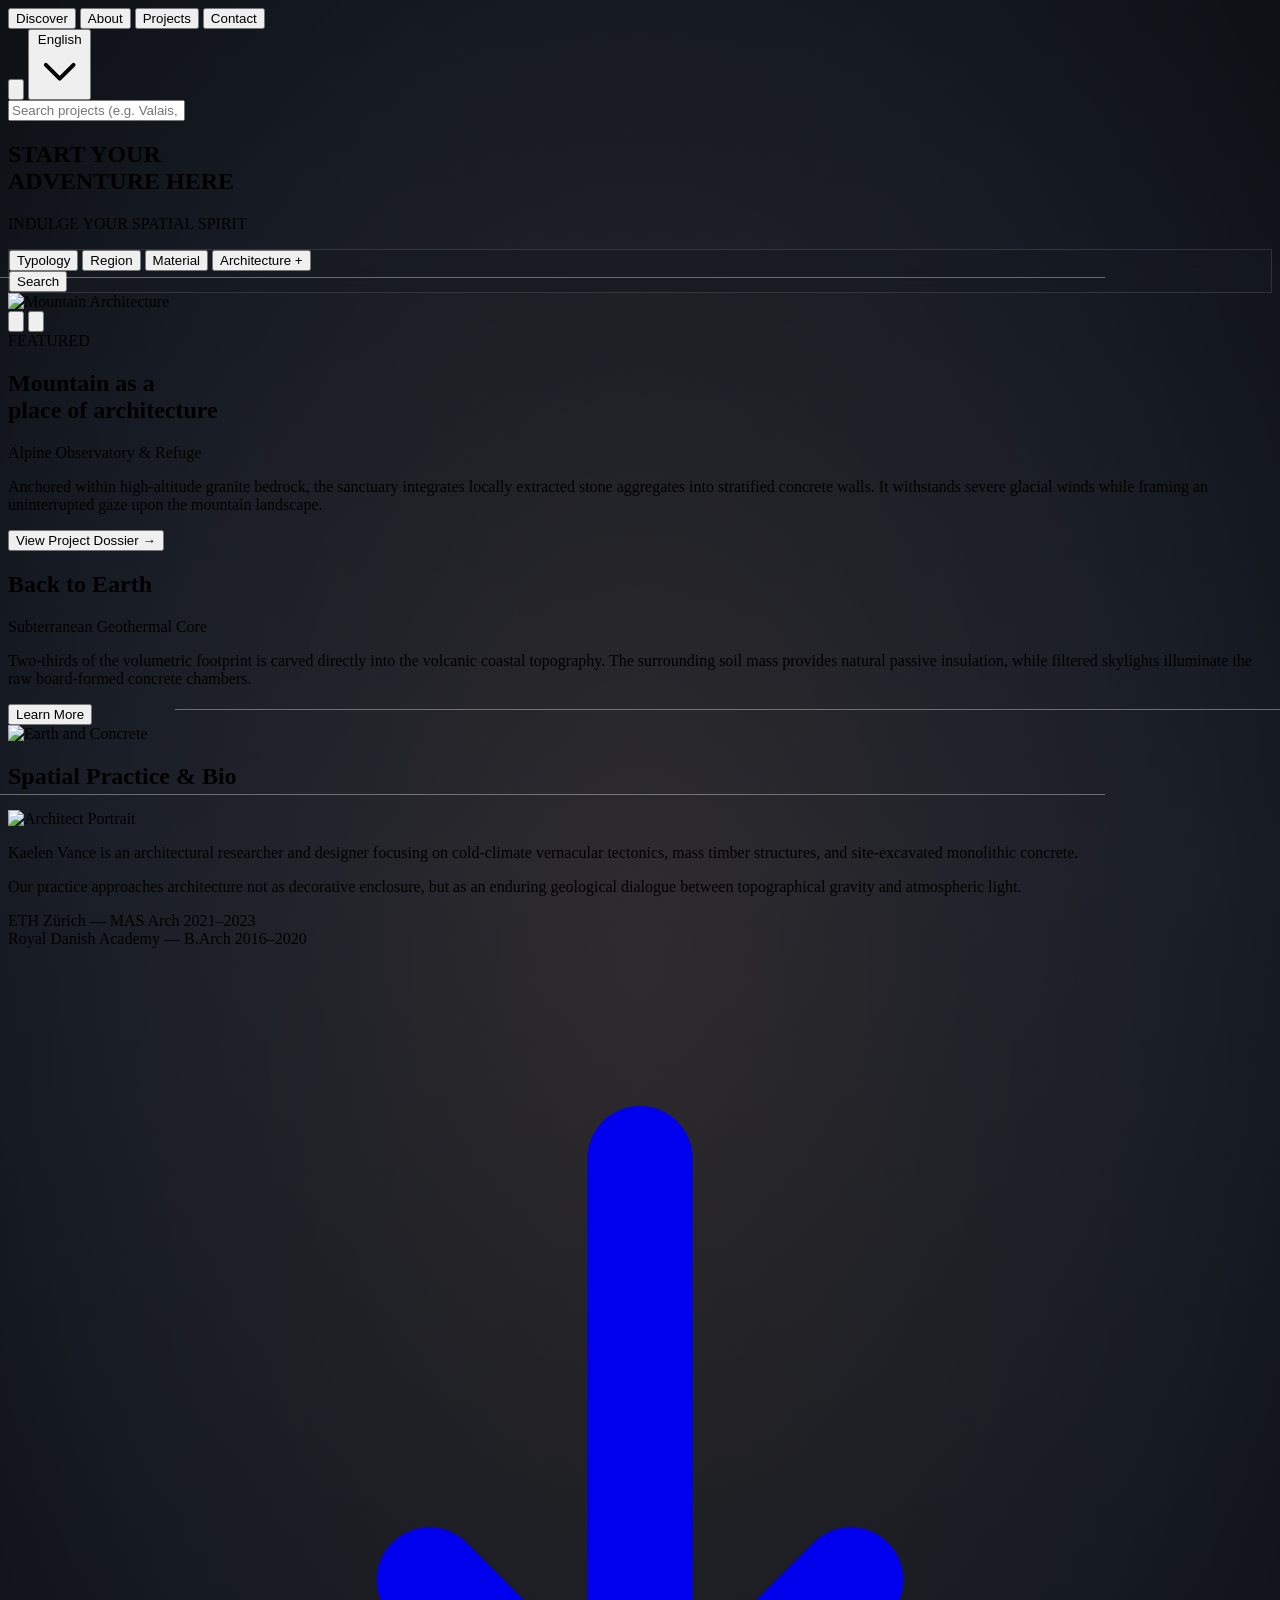
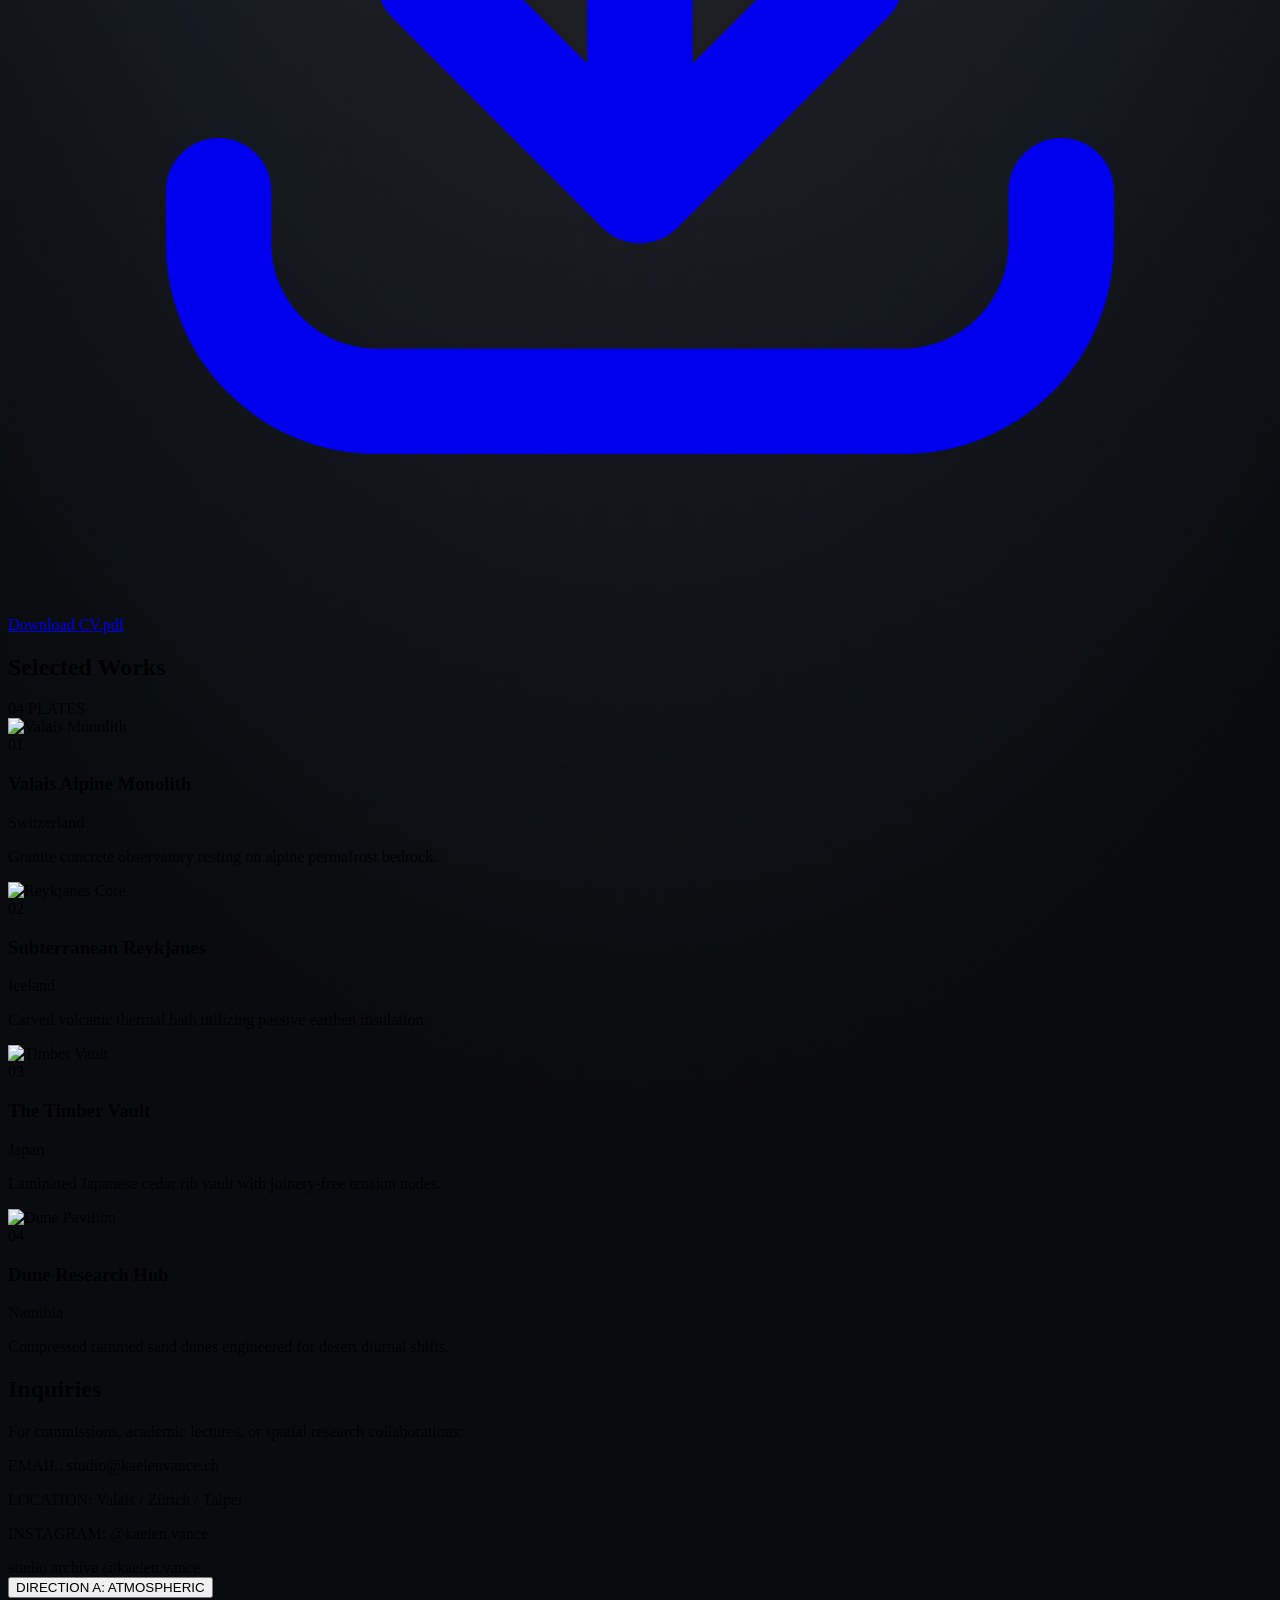
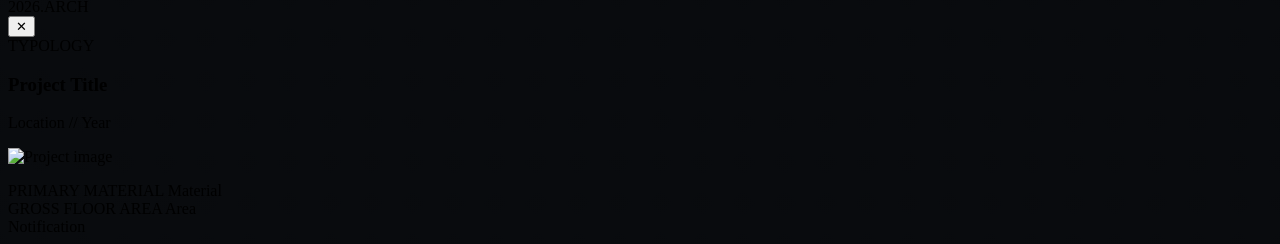
==== index.html @ d1b37b70 "init: add original architecture portfolio prototype" ====
<!DOCTYPE html>
<html lang="zh-Hant" class="scroll-smooth">
<head>
  <meta charset="UTF-8">
  <meta name="viewport" content="width=device-width, initial-scale=1.0">
  <title>Kaelen Vance — Architectural Practice</title>
  
  <!-- Tailwind CSS CDN -->
  <script src="https://cdn.tailwindcss.com"></script>
  
  <!-- Fonts: High-Contrast Editorial Serif & Refined Sans -->
  <link rel="preconnect" href="https://fonts.googleapis.com">
  <link rel="preconnect" href="https://fonts.gstatic.com" crossorigin>
  <link href="https://fonts.googleapis.com/css2?family=Cormorant+Garamond:ital,wght@0,300;0,400;0,600;1,300;1,400&family=Plus+Jakarta+Sans:wght@300;400;500&family=Noto+Serif+TC:wght@300;400;600&family=Noto+Sans+TC:wght@300;400;500&display=swap" rel="stylesheet">
  
  <script>
    tailwind.config = {
      theme: {
        extend: {
          colors: {
            'canvas-black': '#090B0E',
            'accent-orange': '#F4A261',
          },
          fontFamily: {
            serif: ['"Cormorant Garamond"', '"Noto Serif TC"', 'serif'],
            sans: ['"Plus Jakarta Sans"', '"Noto Sans TC"', 'sans-serif'],
          }
        }
      }
    }
  </script>

  <style>
    /* Atmospheric misty dusk backdrop matching reference */
    .hero-sky-bg {
      background: 
        radial-gradient(ellipse 90% 60% at 50% 28%, rgba(138, 110, 96, 0.22) 0%, rgba(30, 36, 45, 0.45) 50%, rgba(9, 11, 14, 0.98) 85%),
        linear-gradient(180deg, #0d1117 0%, #151922 25%, #090b0e 65%);
    }

    /* Minimalist blueprint alternate background */
    .blueprint-mode {
      background: #090B0E !important;
      background-image: 
        linear-gradient(rgba(244, 162, 97, 0.05) 1px, transparent 1px),
        linear-gradient(90deg, rgba(244, 162, 97, 0.05) 1px, transparent 1px) !important;
      background-size: 40px 40px !important;
    }

    /* Reference Card Framed Offset Wireframe (Thin elegant white wireframe) */
    .frame-box-left {
      position: relative;
    }
    .frame-box-left::before {
      content: '';
      position: absolute;
      top: -16px;
      left: -16px;
      width: 88%;
      height: 88%;
      border-top: 1px solid rgba(255, 255, 255, 0.35);
      border-left: 1px solid rgba(255, 255, 255, 0.35);
      pointer-events: none;
      z-index: 0;
      transition: all 0.35s ease;
    }
    .frame-box-left:hover::before {
      border-color: #F4A261;
      transform: translate(-3px, -3px);
    }

    .frame-box-right {
      position: relative;
    }
    .frame-box-right::before {
      content: '';
      position: absolute;
      top: -16px;
      right: -16px;
      width: 88%;
      height: 88%;
      border-top: 1px solid rgba(255, 255, 255, 0.35);
      border-right: 1px solid rgba(255, 255, 255, 0.35);
      pointer-events: none;
      z-index: 0;
      transition: all 0.35s ease;
    }
    .frame-box-right:hover::before {
      border-color: #F4A261;
      transform: translate(3px, -3px);
    }

    /* Frosted glass bar with delicate border */
    .frosted-pill-bar {
      background: rgba(22, 27, 34, 0.55);
      backdrop-filter: blur(14px);
      -webkit-backdrop-filter: blur(14px);
      border: 1px solid rgba(255, 255, 255, 0.12);
    }

    /* Smooth transition */
    .fade-content {
      animation: fadeIn 0.4s ease-out forwards;
    }
    @keyframes fadeIn {
      from { opacity: 0; transform: translateY(6px); }
      to { opacity: 1; transform: translateY(0); }
    }
  </style>
</head>
<body id="page-body" class="bg-canvas-black hero-sky-bg text-slate-100 min-h-screen font-sans selection:bg-accent-orange selection:text-canvas-black transition-colors duration-500">

  <!-- ========================================================================= -->
  <!-- 1. TOP MINIMALIST NAVIGATION (Matches reference clean layout)             -->
  <!-- ========================================================================= -->
  <header class="w-full max-w-5xl mx-auto px-6 sm:px-10 pt-8 pb-4 flex items-center justify-between text-xs tracking-wider relative z-30">
    <nav class="flex items-center gap-6 sm:gap-10 text-white/70 font-light">
      <button onclick="switchTab('discover')" id="nav-discover" class="text-white transition-colors hover:text-white" data-i18n="nav_discover">Discover</button>
      <button onclick="switchTab('about')" id="nav-about" class="hover:text-white transition-colors text-white/60" data-i18n="nav_about">About</button>
      <button onclick="switchTab('projects')" id="nav-projects" class="hover:text-white transition-colors text-white/60" data-i18n="nav_projects">Projects</button>
      <button onclick="switchTab('contact')" id="nav-contact" class="hover:text-white transition-colors text-white/60" data-i18n="nav_contact">Contact</button>
    </nav>

    <!-- Search icon & Language Switcher -->
    <div class="flex items-center gap-5 text-white/70">
      <button onclick="toggleSearch()" class="hover:text-white transition-colors p-1" title="Search">
        <svg class="w-3.5 h-3.5" fill="none" stroke="currentColor" viewBox="0 0 24 24"><path stroke-linecap="round" stroke-linejoin="round" stroke-width="1.8" d="M21 21l-6-6m2-5a7 7 0 11-14 0 7 7 0 0114 0z"/></svg>
      </button>

      <!-- Language selector styled as reference dropdown -->
      <button onclick="toggleLanguage()" class="flex items-center gap-1.5 text-xs tracking-normal font-normal text-white hover:text-accent-orange transition-colors">
        <span id="lang-label">English</span>
        <svg class="w-2.5 h-2.5 opacity-60" fill="none" stroke="currentColor" viewBox="0 0 24 24"><path stroke-linecap="round" stroke-linejoin="round" stroke-width="2" d="M19 9l-7 7-7-7"/></svg>
      </button>
    </div>
  </header>

  <!-- Quick Filter/Search Drawer (Optional & Hidden by default) -->
  <div id="quick-search-bar" class="hidden max-w-5xl mx-auto px-6 sm:px-10 mb-4 transition-all">
    <input type="text" id="quick-input" oninput="liveFilter(this.value)" placeholder="Search projects (e.g. Valais, Alpine, Timber, Concrete)..." class="w-full bg-black/40 border border-white/20 text-xs px-4 py-2.5 text-white placeholder-white/40 rounded focus:outline-none focus:border-accent-orange font-mono">
  </div>

  <!-- ========================================================================= -->
  <!-- 2. MAIN EDITORIAL CONTENT CONTAINER                                       -->
  <!-- ========================================================================= -->
  <main class="max-w-4xl mx-auto px-6 sm:px-8 pt-10 pb-24 space-y-24 sm:space-y-32 relative z-10">

    <!-- TAB 1: DISCOVER / MAIN PAGE (Reference Homage) -->
    <section id="tab-discover" class="space-y-20 sm:space-y-28 fade-content">

      <!-- HERO: Editorial Asymmetric Typography -->
      <div class="pt-6 sm:pt-14 pb-2 text-center space-y-4">
        <h1 id="hero-heading" class="font-serif text-4xl sm:text-6xl md:text-7xl font-normal text-white tracking-wide leading-tight">
          START YOUR <br>
          <span class="italic font-light">ADVENTURE</span> HERE
        </h1>
        <p id="hero-subheading" class="text-xs tracking-[0.28em] uppercase text-white/60 font-light pt-1">
          INDULGE YOUR SPATIAL SPIRIT
        </p>
      </div>

      <!-- FLOATING CAPSULE BAR (Directly inspired by reference pill) -->
      <div class="flex justify-center -mt-6">
        <div class="frosted-pill-bar rounded-md p-1.5 sm:p-2 flex flex-wrap items-center justify-between gap-3 text-xs w-full max-w-2xl shadow-xl">
          <div class="flex items-center justify-around flex-grow divide-x divide-white/10 text-white/80 px-2 py-1 text-[11px] sm:text-xs">
            <button onclick="filterType('All')" class="px-2 hover:text-accent-orange transition-colors" data-i18n="filter_typology">Typology</button>
            <button onclick="filterType('Alpine')" class="px-2 hover:text-accent-orange transition-colors" data-i18n="filter_region">Region</button>
            <button onclick="filterType('Concrete')" class="px-2 hover:text-accent-orange transition-colors" data-i18n="filter_material">Material</button>
            <button onclick="filterType('All')" class="px-2 text-accent-orange flex items-center gap-1 font-medium">
              <span data-i18n="filter_more">Architecture</span>
              <span class="text-xs">+</span>
            </button>
          </div>
          <button onclick="switchTab('projects')" class="bg-white text-canvas-black hover:bg-accent-orange hover:text-white transition-all text-xs font-medium px-5 py-2 rounded shadow-sm shrink-0" data-i18n="btn_search">
            Search
          </button>
        </div>
      </div>

      <!-- =================================================================== -->
      <!-- FEATURED BLOCK 01 (Left Framed Image + Right Editorial Text)        -->
      <!-- =================================================================== -->
      <div class="grid grid-cols-1 md:grid-cols-12 gap-8 sm:gap-12 items-center pt-4">
        <!-- Left: Image with offset line frame -->
        <div class="md:col-span-5 flex flex-col items-center md:items-start">
          <div class="frame-box-left w-full max-w-xs cursor-pointer group" onclick="showProjectModal('project-01')">
            <div class="relative z-10 aspect-[4/5] overflow-hidden bg-black/60 rounded border border-white/15 shadow-2xl">
              <img 
                id="feat-img-1"
                src="https://images.unsplash.com/photo-1513694203232-719a280e022f?auto=format&fit=crop&w=1000&q=80" 
                alt="Mountain Architecture"
                class="w-full h-full object-cover grayscale contrast-110 group-hover:scale-105 group-hover:grayscale-0 transition-all duration-700 ease-out"
                loading="lazy"
              />
            </div>
          </div>

          <!-- Carousel Controls matching reference (Dots + Arrows) -->
          <div class="flex items-center gap-4 mt-6">
            <div class="flex items-center gap-1.5">
              <span class="w-1.5 h-1.5 rounded-full bg-accent-orange"></span>
              <span class="w-1.5 h-1.5 rounded-full bg-white/30"></span>
              <span class="w-1.5 h-1.5 rounded-full bg-white/30"></span>
            </div>
            <div class="flex items-center gap-2 ml-3">
              <button onclick="prevFeatured()" class="w-7 h-7 rounded-full border border-white/25 hover:border-accent-orange flex items-center justify-center text-white/70 hover:text-white transition-colors">
                <svg class="w-3 h-3" fill="none" stroke="currentColor" viewBox="0 0 24 24"><path stroke-linecap="round" stroke-linejoin="round" stroke-width="2" d="M15 19l-7-7 7-7"/></svg>
              </button>
              <button onclick="nextFeatured()" class="w-7 h-7 rounded-full border border-white/25 hover:border-accent-orange flex items-center justify-center text-white/70 hover:text-white transition-colors">
                <svg class="w-3 h-3" fill="none" stroke="currentColor" viewBox="0 0 24 24"><path stroke-linecap="round" stroke-linejoin="round" stroke-width="2" d="M9 5l7 7-7 7"/></svg>
              </button>
            </div>
          </div>
        </div>

        <!-- Right: Text column -->
        <div class="md:col-span-7 space-y-4">
          <div class="inline-block border border-white/25 px-2.5 py-0.5 text-[10px] tracking-widest text-white/80 uppercase font-mono" data-i18n="badge_featured">
            FEATURED
          </div>

          <h2 id="feat-title-1" class="font-serif text-3xl sm:text-5xl text-white font-normal leading-[1.12]">
            Mountain as a <br>
            <span class="italic font-light">place of architecture</span>
          </h2>

          <div class="pt-2 space-y-3">
            <div class="flex items-center gap-4">
              <p id="feat-subtitle-1" class="text-xs tracking-wider text-accent-orange uppercase font-medium">
                Alpine Observatory & Refuge
              </p>
              <div class="h-[1px] flex-grow bg-white/15"></div>
            </div>

            <p id="feat-desc-1" class="text-xs sm:text-sm text-white/70 font-light leading-relaxed">
              Anchored within high-altitude granite bedrock, the sanctuary integrates locally extracted stone aggregates into stratified concrete walls. It withstands severe glacial winds while framing an uninterrupted gaze upon the mountain landscape.
            </p>
          </div>

          <div class="pt-2">
            <button onclick="showProjectModal('project-01')" class="text-xs text-white/80 hover:text-accent-orange tracking-wider uppercase underline underline-offset-4 transition-colors" data-i18n="btn_view_project">
              View Project Dossier →
            </button>
          </div>
        </div>
      </div>

      <!-- =================================================================== -->
      <!-- FEATURED BLOCK 02 (Left Text + Right Framed Image - Inverted)       -->
      <!-- =================================================================== -->
      <div class="grid grid-cols-1 md:grid-cols-12 gap-8 sm:gap-12 items-center pt-8">
        <!-- Left: Text column -->
        <div class="md:col-span-7 order-2 md:order-1 space-y-4">
          <h2 id="feat-title-2" class="font-serif text-3xl sm:text-5xl text-white font-normal leading-[1.12]">
            Back to <span class="italic font-light">Earth</span>
          </h2>

          <div class="pt-2 space-y-3">
            <div class="flex items-center gap-4">
              <p id="feat-subtitle-2" class="text-xs tracking-wider text-accent-orange uppercase font-medium">
                Subterranean Geothermal Core
              </p>
              <div class="h-[1px] flex-grow bg-white/15"></div>
            </div>

            <p id="feat-desc-2" class="text-xs sm:text-sm text-white/70 font-light leading-relaxed">
              Two-thirds of the volumetric footprint is carved directly into the volcanic coastal topography. The surrounding soil mass provides natural passive insulation, while filtered skylights illuminate the raw board-formed concrete chambers.
            </p>
          </div>

          <div class="pt-3">
            <button onclick="showProjectModal('project-02')" class="bg-white text-canvas-black hover:bg-accent-orange hover:text-white transition-all text-xs tracking-wider uppercase px-6 py-2.5 rounded font-medium" data-i18n="btn_learn_more">
              Learn More
            </button>
          </div>
        </div>

        <!-- Right: Image with right-offset frame -->
        <div class="md:col-span-5 order-1 md:order-2 flex justify-center md:justify-end">
          <div class="frame-box-right w-full max-w-xs cursor-pointer group" onclick="showProjectModal('project-02')">
            <div class="relative z-10 aspect-[4/5] overflow-hidden bg-black/60 rounded border border-white/15 shadow-2xl">
              <img 
                id="feat-img-2"
                src="https://images.unsplash.com/photo-1545324418-cc1a3fa10c00?auto=format&fit=crop&w=1000&q=80" 
                alt="Earth and Concrete"
                class="w-full h-full object-cover grayscale contrast-110 group-hover:scale-105 group-hover:grayscale-0 transition-all duration-700 ease-out"
                loading="lazy"
              />
            </div>
          </div>
        </div>
      </div>

    </section>

    <!-- TAB 2: ABOUT (Simplified Bio & CV download) -->
    <section id="tab-about" class="hidden space-y-12 fade-content">
      <div class="border-b border-white/15 pb-4">
        <h2 class="font-serif text-3xl sm:text-5xl text-white font-normal" data-i18n="about_heading">Spatial Practice & Bio</h2>
      </div>

      <div class="grid grid-cols-1 md:grid-cols-12 gap-8 items-start">
        <div class="md:col-span-5">
          <div class="frame-box-left w-full max-w-xs">
            <div class="relative z-10 aspect-[3/4] overflow-hidden bg-black/60 rounded border border-white/15">
              <img src="https://images.unsplash.com/photo-1534528741775-53994a69daeb?auto=format&fit=crop&w=800&q=80" alt="Architect Portrait" class="w-full h-full object-cover grayscale contrast-115">
            </div>
          </div>
        </div>
        <div class="md:col-span-7 space-y-6">
          <p id="about-text-1" class="text-sm text-white/80 font-light leading-relaxed">
            Kaelen Vance is an architectural researcher and designer focusing on cold-climate vernacular tectonics, mass timber structures, and site-excavated monolithic concrete.
          </p>
          <p id="about-text-2" class="text-sm text-white/70 font-light leading-relaxed">
            Our practice approaches architecture not as decorative enclosure, but as an enduring geological dialogue between topographical gravity and atmospheric light.
          </p>

          <div class="pt-4 border-t border-white/10 space-y-3 font-mono text-xs text-white/70">
            <div class="flex justify-between">
              <span>ETH Zürich — MAS Arch</span>
              <span class="text-accent-orange">2021–2023</span>
            </div>
            <div class="flex justify-between">
              <span>Royal Danish Academy — B.Arch</span>
              <span class="text-accent-orange">2016–2020</span>
            </div>
          </div>

          <div class="pt-4">
            <a href="javascript:void(0)" onclick="notify('Downloading CV: assets/documents/CV.pdf')" class="inline-flex items-center gap-2 border border-white/30 text-white hover:border-accent-orange hover:text-accent-orange px-5 py-2.5 rounded text-xs tracking-wider uppercase transition-all">
              <svg class="w-3.5 h-3.5" fill="none" stroke="currentColor" viewBox="0 0 24 24"><path stroke-linecap="round" stroke-linejoin="round" stroke-width="2" d="M4 16v1a3 3 0 003 3h10a3 3 0 003-3v-1m-4-4l-4 4m0 0l-4-4m4 4V4"/></svg>
              <span data-i18n="btn_cv">Download CV.pdf</span>
            </a>
          </div>
        </div>
      </div>
    </section>

    <!-- TAB 3: PROJECTS (Clean Gallery Matrix) -->
    <section id="tab-projects" class="hidden space-y-10 fade-content">
      <div class="border-b border-white/15 pb-4 flex justify-between items-baseline">
        <h2 class="font-serif text-3xl sm:text-5xl text-white font-normal" data-i18n="projects_heading">Selected Works</h2>
        <span class="text-xs text-white/40 font-mono">04 PLATES</span>
      </div>

      <div class="grid grid-cols-1 sm:grid-cols-2 gap-8" id="projects-grid">
        <!-- Project 01 -->
        <article onclick="showProjectModal('project-01')" class="group cursor-pointer space-y-3">
          <div class="aspect-[16/10] overflow-hidden bg-black/60 rounded border border-white/15 relative">
            <img src="https://images.unsplash.com/photo-1513694203232-719a280e022f?auto=format&fit=crop&w=1000&q=80" alt="Valais Monolith" class="w-full h-full object-cover grayscale group-hover:grayscale-0 group-hover:scale-105 transition-all duration-500">
            <div class="absolute top-2.5 right-2.5 text-[10px] font-mono bg-black/80 px-2 py-0.5 text-accent-orange border border-white/10">01</div>
          </div>
          <div class="flex justify-between items-baseline">
            <h3 class="font-serif text-2xl text-white group-hover:text-accent-orange transition-colors">Valais Alpine Monolith</h3>
            <span class="text-xs text-white/40">Switzerland</span>
          </div>
          <p class="text-xs text-white/60 font-light">Granite concrete observatory resting on alpine permafrost bedrock.</p>
        </article>

        <!-- Project 02 -->
        <article onclick="showProjectModal('project-02')" class="group cursor-pointer space-y-3">
          <div class="aspect-[16/10] overflow-hidden bg-black/60 rounded border border-white/15 relative">
            <img src="https://images.unsplash.com/photo-1545324418-cc1a3fa10c00?auto=format&fit=crop&w=1000&q=80" alt="Reykjanes Core" class="w-full h-full object-cover grayscale group-hover:grayscale-0 group-hover:scale-105 transition-all duration-500">
            <div class="absolute top-2.5 right-2.5 text-[10px] font-mono bg-black/80 px-2 py-0.5 text-accent-orange border border-white/10">02</div>
          </div>
          <div class="flex justify-between items-baseline">
            <h3 class="font-serif text-2xl text-white group-hover:text-accent-orange transition-colors">Subterranean Reykjanes</h3>
            <span class="text-xs text-white/40">Iceland</span>
          </div>
          <p class="text-xs text-white/60 font-light">Carved volcanic thermal bath utilizing passive earthen insulation.</p>
        </article>

        <!-- Project 03 -->
        <article onclick="showProjectModal('project-03')" class="group cursor-pointer space-y-3">
          <div class="aspect-[16/10] overflow-hidden bg-black/60 rounded border border-white/15 relative">
            <img src="https://images.unsplash.com/photo-1503387762-592deb58ef4e?auto=format&fit=crop&w=1000&q=80" alt="Timber Vault" class="w-full h-full object-cover grayscale group-hover:grayscale-0 group-hover:scale-105 transition-all duration-500">
            <div class="absolute top-2.5 right-2.5 text-[10px] font-mono bg-black/80 px-2 py-0.5 text-accent-orange border border-white/10">03</div>
          </div>
          <div class="flex justify-between items-baseline">
            <h3 class="font-serif text-2xl text-white group-hover:text-accent-orange transition-colors">The Timber Vault</h3>
            <span class="text-xs text-white/40">Japan</span>
          </div>
          <p class="text-xs text-white/60 font-light">Laminated Japanese cedar rib vault with joinery-free tension nodes.</p>
        </article>

        <!-- Project 04 -->
        <article onclick="showProjectModal('project-04')" class="group cursor-pointer space-y-3">
          <div class="aspect-[16/10] overflow-hidden bg-black/60 rounded border border-white/15 relative">
            <img src="https://images.unsplash.com/photo-1509316975850-ff9c5deb0cd9?auto=format&fit=crop&w=1000&q=80" alt="Dune Pavilion" class="w-full h-full object-cover grayscale group-hover:grayscale-0 group-hover:scale-105 transition-all duration-500">
            <div class="absolute top-2.5 right-2.5 text-[10px] font-mono bg-black/80 px-2 py-0.5 text-accent-orange border border-white/10">04</div>
          </div>
          <div class="flex justify-between items-baseline">
            <h3 class="font-serif text-2xl text-white group-hover:text-accent-orange transition-colors">Dune Research Hub</h3>
            <span class="text-xs text-white/40">Namibia</span>
          </div>
          <p class="text-xs text-white/60 font-light">Compressed rammed sand dunes engineered for desert diurnal shifts.</p>
        </article>
      </div>
    </section>

    <!-- TAB 4: CONTACT -->
    <section id="tab-contact" class="hidden space-y-8 fade-content max-w-lg">
      <div class="border-b border-white/15 pb-4">
        <h2 class="font-serif text-3xl sm:text-5xl text-white font-normal" data-i18n="contact_heading">Inquiries</h2>
      </div>
      <p class="text-xs sm:text-sm text-white/70 font-light">
        For commissions, academic lectures, or spatial research collaborations:
      </p>
      <div class="space-y-2 text-xs font-mono text-white/80">
        <p>EMAIL: studio@kaelenvance.ch</p>
        <p>LOCATION: Valais / Zürich / Taipei</p>
        <p>INSTAGRAM: @kaelen.vance</p>
      </div>
    </section>

  </main>

  <!-- ========================================================================= -->
  <!-- 3. MINIMALIST FOOTER (With Reference Bottom Capsule Bar)                  -->
  <!-- ========================================================================= -->
  <footer class="w-full max-w-5xl mx-auto px-6 sm:px-10 pb-12 pt-6 border-t border-white/10 flex flex-col sm:flex-row items-center justify-between gap-6 text-[11px] font-mono text-white/45">
    <div>
      <span>studio archive @kaelen.vance</span>
    </div>

    <!-- Center capsule button inspired directly by PART EDBAR in reference mockup -->
    <div>
      <button onclick="toggleDirectionStyle()" id="style-toggle-btn" class="px-6 py-1.5 rounded-full border border-white/30 text-white hover:bg-white hover:text-canvas-black transition-all text-[10px] tracking-widest uppercase font-medium">
        DIRECTION A: ATMOSPHERIC
      </button>
    </div>

    <div>
      <span class="text-accent-orange">2026.ARCH</span>
    </div>
  </footer>

  <!-- ========================================================================= -->
  <!-- 4. PROJECT DOSSIER MODAL (Simple, Elegant Popup for project-01..04)       -->
  <!-- ========================================================================= -->
  <div id="project-modal" class="fixed inset-0 z-50 bg-black/90 backdrop-blur-md hidden items-center justify-center p-4 sm:p-6">
    <div class="bg-[#111419] border border-white/20 w-full max-w-2xl rounded p-6 sm:p-8 space-y-6 relative max-h-[90vh] overflow-y-auto">
      <button onclick="closeProjectModal()" class="absolute top-5 right-5 text-white/40 hover:text-white text-sm font-mono">✕</button>
      
      <div>
        <span id="modal-category" class="text-accent-orange text-[10px] tracking-widest uppercase font-mono">TYPOLOGY</span>
        <h3 id="modal-title" class="font-serif text-3xl sm:text-4xl text-white mt-1">Project Title</h3>
        <p id="modal-location" class="text-xs text-white/50 font-mono">Location // Year</p>
      </div>

      <div class="aspect-[16/9] overflow-hidden rounded border border-white/10">
        <img id="modal-img" src="" alt="Project image" class="w-full h-full object-cover grayscale contrast-110">
      </div>

      <p id="modal-desc" class="text-xs sm:text-sm text-white/80 font-light leading-relaxed"></p>

      <div class="grid grid-cols-2 gap-4 border-t border-white/10 pt-4 font-mono text-xs">
        <div>
          <span class="text-white/40 block">PRIMARY MATERIAL</span>
          <span id="modal-mat" class="text-white">Material</span>
        </div>
        <div>
          <span class="text-white/40 block">GROSS FLOOR AREA</span>
          <span id="modal-area" class="text-white">Area</span>
        </div>
      </div>
    </div>
  </div>

  <!-- Toast Notification -->
  <div id="toast" class="fixed bottom-6 right-6 z-50 bg-[#161a20] border border-accent-orange text-white text-xs px-4 py-2 rounded shadow-2xl hidden items-center gap-2 font-mono">
    <span class="w-2 h-2 rounded-full bg-accent-orange"></span>
    <span id="toast-text">Notification</span>
  </div>

  <!-- ========================================================================= -->
  <!-- 5. JAVASCRIPT LOGIC                                                       -->
  <!-- ========================================================================= -->
  <script>
    // Dual Language Content Data
    const i18nData = {
      en: {
        lang_name: 'English',
        nav_discover: 'Discover',
        nav_about: 'About',
        nav_projects: 'Projects',
        nav_contact: 'Contact',
        hero_heading: `START YOUR <br><span class="italic font-light">ADVENTURE</span> HERE`,
        hero_subheading: 'INDULGE YOUR SPATIAL SPIRIT',
        filter_typology: 'Typology',
        filter_region: 'Region',
        filter_material: 'Material',
        filter_more: 'Architecture',
        btn_search: 'Search',
        badge_featured: 'FEATURED',
        feat_title_1: `Mountain as a <br><span class="italic font-light">place of architecture</span>`,
        feat_subtitle_1: 'Alpine Observatory & Refuge',
        feat_desc_1: 'Anchored within high-altitude granite bedrock, the sanctuary integrates locally extracted stone aggregates into stratified concrete walls. It withstands severe glacial winds while framing an uninterrupted gaze upon the mountain landscape.',
        btn_view_project: 'View Project Dossier →',
        feat_title_2: `Back to <span class="italic font-light">Earth</span>`,
        feat_subtitle_2: 'Subterranean Geothermal Core',
        feat_desc_2: 'Two-thirds of the volumetric footprint is carved directly into the volcanic coastal topography. The surrounding soil mass provides natural passive insulation, while filtered skylights illuminate the raw board-formed concrete chambers.',
        btn_learn_more: 'Learn More',
        about_heading: 'Spatial Practice & Bio',
        about_text_1: 'Kaelen Vance is an architectural researcher and designer focusing on cold-climate vernacular tectonics, mass timber structures, and site-excavated monolithic concrete.',
        about_text_2: 'Our practice approaches architecture not as decorative enclosure, but as an enduring geological dialogue between topographical gravity and atmospheric light.',
        btn_cv: 'Download CV.pdf',
        projects_heading: 'Selected Works',
        contact_heading: 'Inquiries'
      },
      tc: {
        lang_name: '繁體中文',
        nav_discover: '探索發現',
        nav_about: '關於本所',
        nav_projects: '作品集',
        nav_contact: '聯絡諮詢',
        hero_heading: `構築始於 <br><span class="italic font-light">大地與光影</span> 之間`,
        hero_subheading: '沉浸於純粹空間詩意',
        filter_typology: '建築類型',
        filter_region: '地理區位',
        filter_material: '構造材質',
        filter_more: '建築語彙',
        btn_search: '搜尋檔案',
        badge_featured: '精選代表作',
        feat_title_1: `山嶽作為 <br><span class="italic font-light">建築的棲息之所</span>`,
        feat_subtitle_1: '高山冰川觀測所與靜修庇護所',
        feat_desc_1: '直接扎根於高海拔花崗岩基岩之上，本案取用在地開鑿石屑骨料澆注出地層紋理。結構體能抵禦嚴寒暴風雪，同時向壯闊的冰川山嶺框出一道靜謐凝望。',
        btn_view_project: '閱讀案卷圖面 →',
        feat_title_2: `回歸 <span class="italic font-light">大地深處</span>`,
        feat_subtitle_2: '地下溫泉地熱核心與蓄水室',
        feat_desc_2: '將整體量體之三分之二沒入臨海火山地形中，厚重的覆土提供全年度天然被動式保溫。天光自上方頂窗傾瀉而下，映照出木紋清水混凝土的質樸肌理。',
        btn_learn_more: '深入探索',
        about_heading: '建築實踐與歷程',
        about_text_1: 'Kaelen Vance 專注於極端氣候構造、重型木構建築以及在地採石清水混凝土實體之空間研究。',
        about_text_2: '我們視建築為一場地質重力與天候光線的恆久對話，而非表層的裝飾性外殼。',
        btn_cv: '下載完整履歷 (CV.pdf)',
        projects_heading: '精選代表作',
        contact_heading: '專案委託與合作'
      }
    };

    // Project Details Database
    const projectsData = {
      'project-01': {
        title: { en: 'Valais Alpine Monolith', tc: '瓦萊高山石構觀測台' },
        category: { en: 'ALPINE MONOLITH', tc: '高山巨石觀測所' },
        location: { en: 'Valais, Switzerland // 2024', tc: '瑞士瓦萊州 // 2024' },
        material: { en: 'In-situ Granite Aggregate Concrete', tc: '現地花崗岩骨料混凝土' },
        area: '420 m²',
        img: 'https://images.unsplash.com/photo-1513694203232-719a280e022f?auto=format&fit=crop&w=1200&q=80',
        desc: {
          en: 'Anchored directly into high-altitude granite bedrock, this sanctuary uses stratified aggregate layers to withstand sub-zero winds while providing acoustic silence.',
          tc: '直接扎根於高海拔花崗岩基岩之上，本案使用基地就地開採之骨料分層澆灌，抵禦零下強勁風暴並營造靜謐的沈思音場。'
        }
      },
      'project-02': {
        title: { en: 'Subterranean Reykjanes', tc: '雷克雅內斯地下核心' },
        category: { en: 'GEOTHERMAL CORE', tc: '火山地熱核心浴場' },
        location: { en: 'Reykjanes, Iceland // 2024', tc: '冰島雷克雅內斯 // 2024' },
        material: { en: 'Basalt Slag Concrete & Soil Mass', tc: '玄武岩爐渣混凝土與天然覆土' },
        area: '680 m²',
        img: 'https://images.unsplash.com/photo-1545324418-cc1a3fa10c00?auto=format&fit=crop&w=1200&q=80',
        desc: {
          en: 'Carved two-thirds into the Icelandic coastal hillside, thermal soil mass guarantees passive climate control year-round with open rainwater skylights.',
          tc: '將三分之二建築量體沒入冰島臨海山丘，覆土蓄熱實現全年度恆溫，天窗引入自然雨水與幽微天光。'
        }
      },
      'project-03': {
        title: { en: 'The Timber Vault', tc: '京都木造幾何穹頂' },
        category: { en: 'PARAMETRIC TIMBER', tc: '參數化木構拱頂' },
        location: { en: 'Kyoto, Japan // 2023', tc: '日本京都 // 2023' },
        material: { en: 'Laminated Cryptomeria Cedar', tc: '北山杉木集成材' },
        area: '310 m²',
        img: 'https://images.unsplash.com/photo-1503387762-592deb58ef4e?auto=format&fit=crop&w=1200&q=80',
        desc: {
          en: 'Developed with master joiners in Kansai, this double-curved lattice dome eliminates steel tension rods through interlocking compression joints.',
          tc: '與關西傳統大工合作，以純卡榫互鎖受壓節點消除外露鋼拉桿，構成連續雙曲面木網格。'
        }
      },
      'project-04': {
        title: { en: 'Dune Research Hub', tc: '納米比亞沙丘前哨' },
        category: { en: 'RAMMED EARTH', tc: '流體力學夯土研究站' },
        location: { en: 'Sossusvlei, Namibia // 2023', tc: '納米比亞索蘇斯弗雷 // 2023' },
        material: { en: 'Stabilized Rammed Desert Sand', tc: '就地固化生土夯砂' },
        area: '560 m²',
        img: 'https://images.unsplash.com/photo-1509316975850-ff9c5deb0cd9?auto=format&fit=crop&w=1200&q=80',
        desc: {
          en: 'Engineered with aerodynamic aerofoils to deflect abrasive desert winds while subterranean ducts pre-cool incoming air by 14°C.',
          tc: '以翼型流線曲面導引風沙，地底被動式通風管線可在極端沙漠日溫下預冷空氣達 14°C。'
        }
      }
    };

    let currentLang = 'en';
    let currentStyle = 'A'; // 'A' = Atmospheric, 'B' = Blueprint Grid

    // Language Toggle
    function toggleLanguage() {
      currentLang = currentLang === 'en' ? 'tc' : 'en';
      applyLanguage();
      notify(currentLang === 'en' ? 'Language switched to English' : '已切換為繁體中文');
    }

    function applyLanguage() {
      const data = i18nData[currentLang];
      document.getElementById('lang-label').textContent = data.lang_name;
      
      // Update texts
      document.getElementById('nav-discover').textContent = data.nav_discover;
      document.getElementById('nav-about').textContent = data.nav_about;
      document.getElementById('nav-projects').textContent = data.nav_projects;
      document.getElementById('nav-contact').textContent = data.nav_contact;

      document.getElementById('hero-heading').innerHTML = data.hero_heading;
      document.getElementById('hero-subheading').textContent = data.hero_subheading;

      document.getElementById('feat-title-1').innerHTML = data.feat_title_1;
      document.getElementById('feat-subtitle-1').textContent = data.feat_subtitle_1;
      document.getElementById('feat-desc-1').textContent = data.feat_desc_1;

      document.getElementById('feat-title-2').innerHTML = data.feat_title_2;
      document.getElementById('feat-subtitle-2').textContent = data.feat_subtitle_2;
      document.getElementById('feat-desc-2').textContent = data.feat_desc_2;

      document.getElementById('about-text-1').textContent = data.about_text_1;
      document.getElementById('about-text-2').textContent = data.about_text_2;

      document.querySelectorAll('[data-i18n]').forEach(el => {
        const key = el.getAttribute('data-i18n');
        if (data[key]) el.textContent = data[key];
      });
    }

    // Tab Navigation
    function switchTab(tabId) {
      const tabs = ['discover', 'about', 'projects', 'contact'];
      tabs.forEach(t => {
        const el = document.getElementById(`tab-${t}`);
        const nav = document.getElementById(`nav-${t}`);
        if (t === tabId) {
          el.classList.remove('hidden');
          nav.classList.add('text-white');
          nav.classList.remove('text-white/60');
        } else {
          el.classList.add('hidden');
          nav.classList.remove('text-white');
          nav.classList.add('text-white/60');
        }
      });
      window.scrollTo({ top: 0, behavior: 'smooth' });
    }

    // Toggle Alternative Direction Style (Direction A vs Direction B)
    function toggleDirectionStyle() {
      const body = document.getElementById('page-body');
      const btn = document.getElementById('style-toggle-btn');
      if (currentStyle === 'A') {
        currentStyle = 'B';
        body.classList.remove('hero-sky-bg');
        body.classList.add('blueprint-mode');
        btn.textContent = 'DIRECTION B: TECTONIC GRID';
        btn.classList.add('border-accent-orange', 'text-accent-orange');
        notify(currentLang === 'en' ? 'Style: Direction B (Tectonic Blueprint)' : '樣式：方案 B（構造藍圖網格）');
      } else {
        currentStyle = 'A';
        body.classList.add('hero-sky-bg');
        body.classList.remove('blueprint-mode');
        btn.textContent = 'DIRECTION A: ATMOSPHERIC';
        btn.classList.remove('border-accent-orange', 'text-accent-orange');
        notify(currentLang === 'en' ? 'Style: Direction A (Atmospheric Glow)' : '樣式：方案 A（氛圍昏黃光影）');
      }
    }

    // Featured block image carousel simulation
    let currentFeatIdx = 1;
    function nextFeatured() {
      currentFeatIdx = currentFeatIdx === 1 ? 3 : 1;
      const key = `project-0${currentFeatIdx}`;
      showProjectModal(key);
    }
    function prevFeatured() {
      currentFeatIdx = currentFeatIdx === 1 ? 4 : 1;
      const key = `project-0${currentFeatIdx}`;
      showProjectModal(key);
    }

    // Project Modal
    function showProjectModal(projKey) {
      const p = projectsData[projKey] || projectsData['project-01'];
      document.getElementById('modal-title').textContent = p.title[currentLang];
      document.getElementById('modal-category').textContent = p.category[currentLang];
      document.getElementById('modal-location').textContent = p.location[currentLang];
      document.getElementById('modal-desc').textContent = p.desc[currentLang];
      document.getElementById('modal-mat').textContent = p.material[currentLang];
      document.getElementById('modal-area').textContent = p.area;
      document.getElementById('modal-img').src = p.img;

      const modal = document.getElementById('project-modal');
      modal.classList.remove('hidden');
      modal.classList.add('flex');
    }

    function closeProjectModal() {
      const modal = document.getElementById('project-modal');
      modal.classList.add('hidden');
      modal.classList.remove('flex');
    }

    // Filter simulation
    function filterType(cat) {
      switchTab('projects');
      notify(currentLang === 'en' ? `Filtered by: ${cat}` : `已篩選條件：${cat}`);
    }

    function toggleSearch() {
      const bar = document.getElementById('quick-search-bar');
      bar.classList.toggle('hidden');
      if (!bar.classList.contains('hidden')) {
        document.getElementById('quick-input').focus();
      }
    }

    function liveFilter(val) {
      const q = val.toLowerCase();
      document.querySelectorAll('#projects-grid article').forEach(card => {
        const text = card.textContent.toLowerCase();
        card.style.display = text.includes(q) ? 'block' : 'none';
      });
    }

    // Toast Notification helper
    function notify(msg) {
      const toast = document.getElementById('toast');
      const text = document.getElementById('toast-text');
      text.textContent = msg;
      toast.classList.remove('hidden');
      toast.classList.add('flex');
      setTimeout(() => {
        toast.classList.add('hidden');
        toast.classList.remove('flex');
      }, 2600);
    }

    // Close modal on Escape
    window.addEventListener('keydown', (e) => {
      if (e.key === 'Escape') closeProjectModal();
    });
  </script>
</body>
</html>
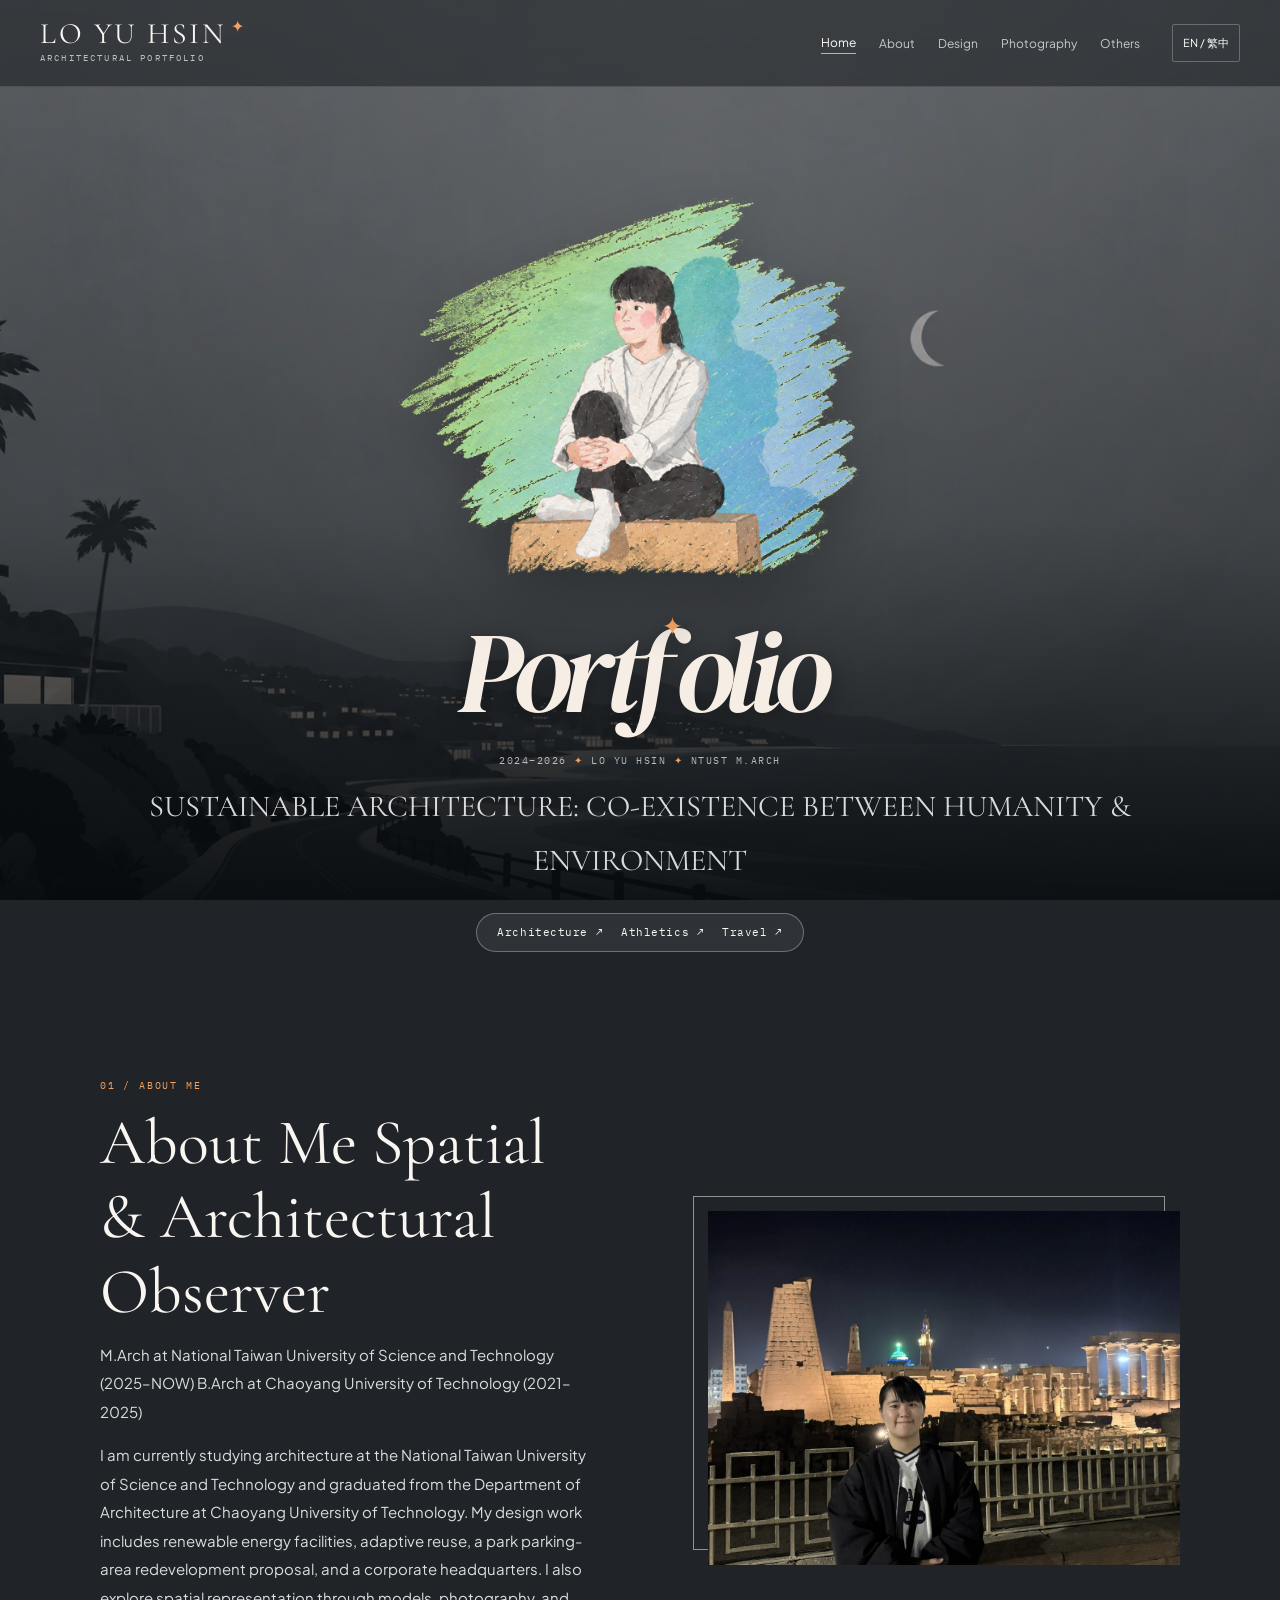
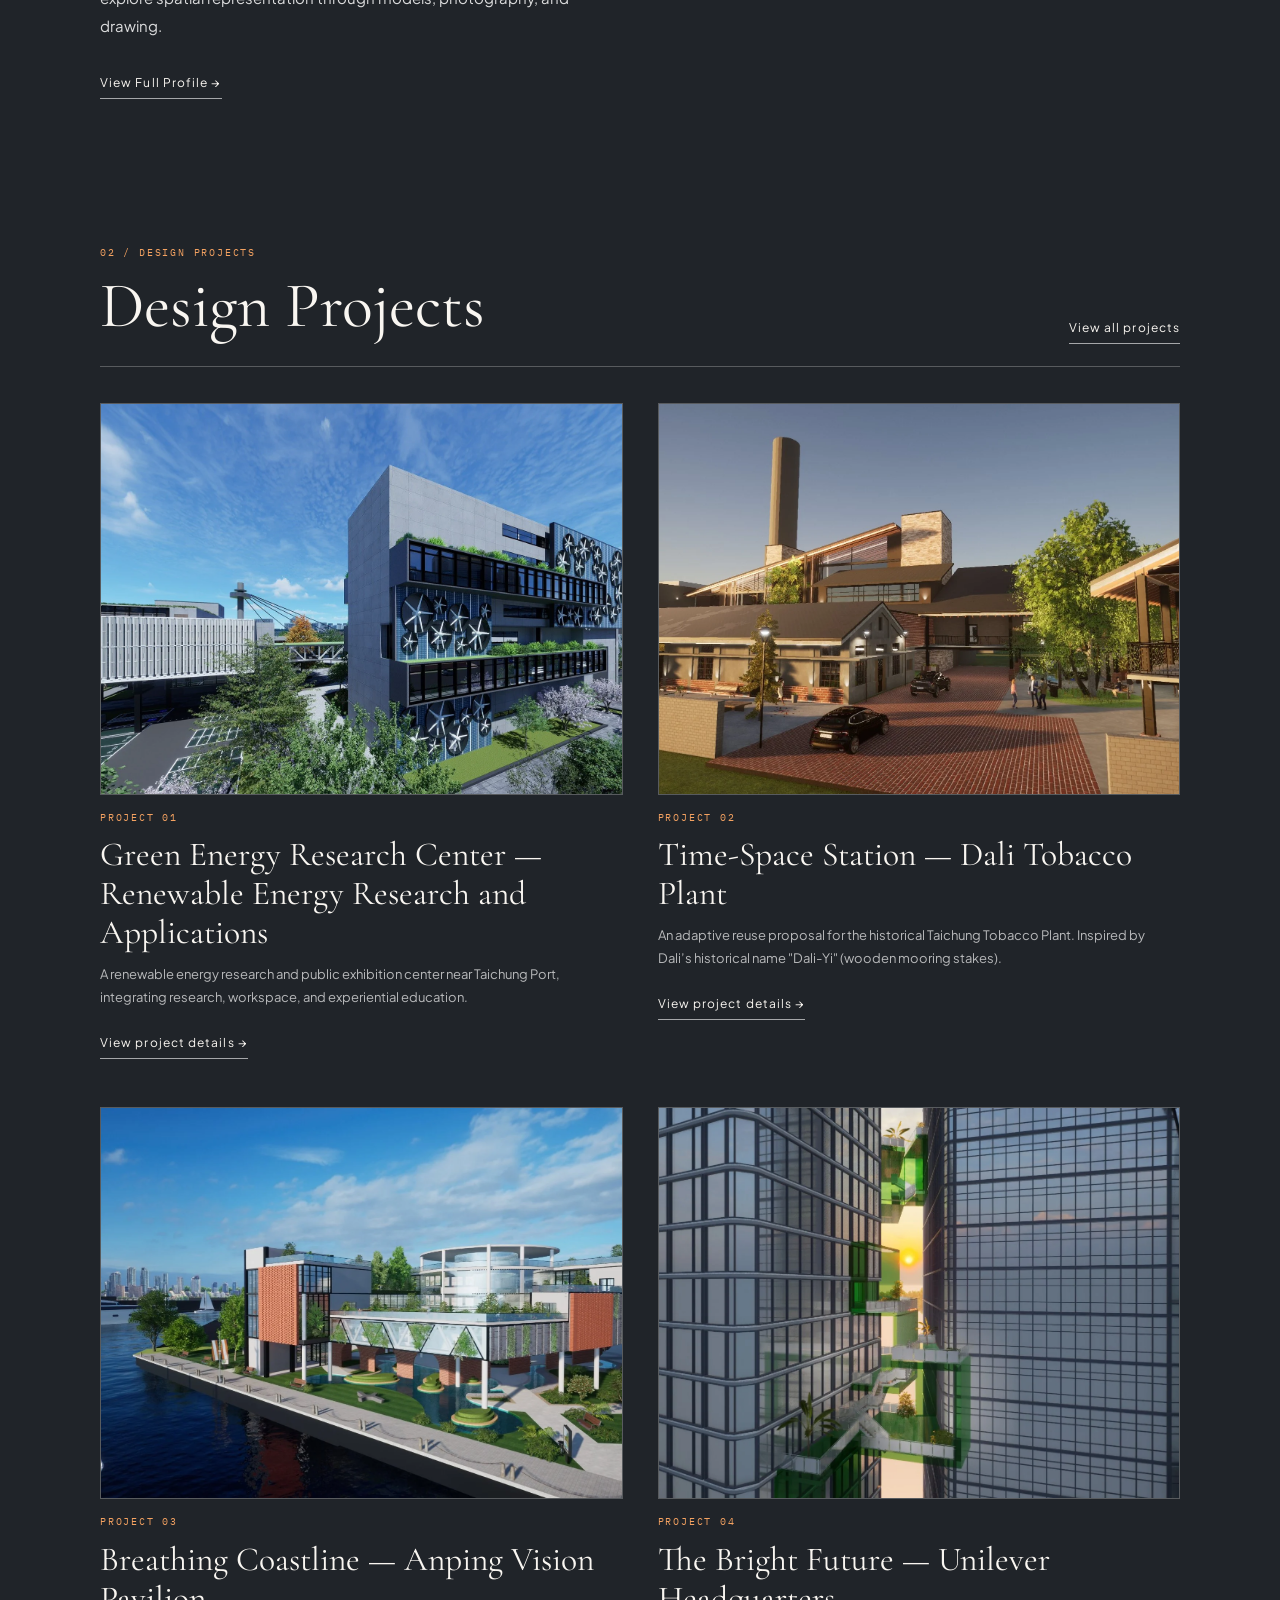
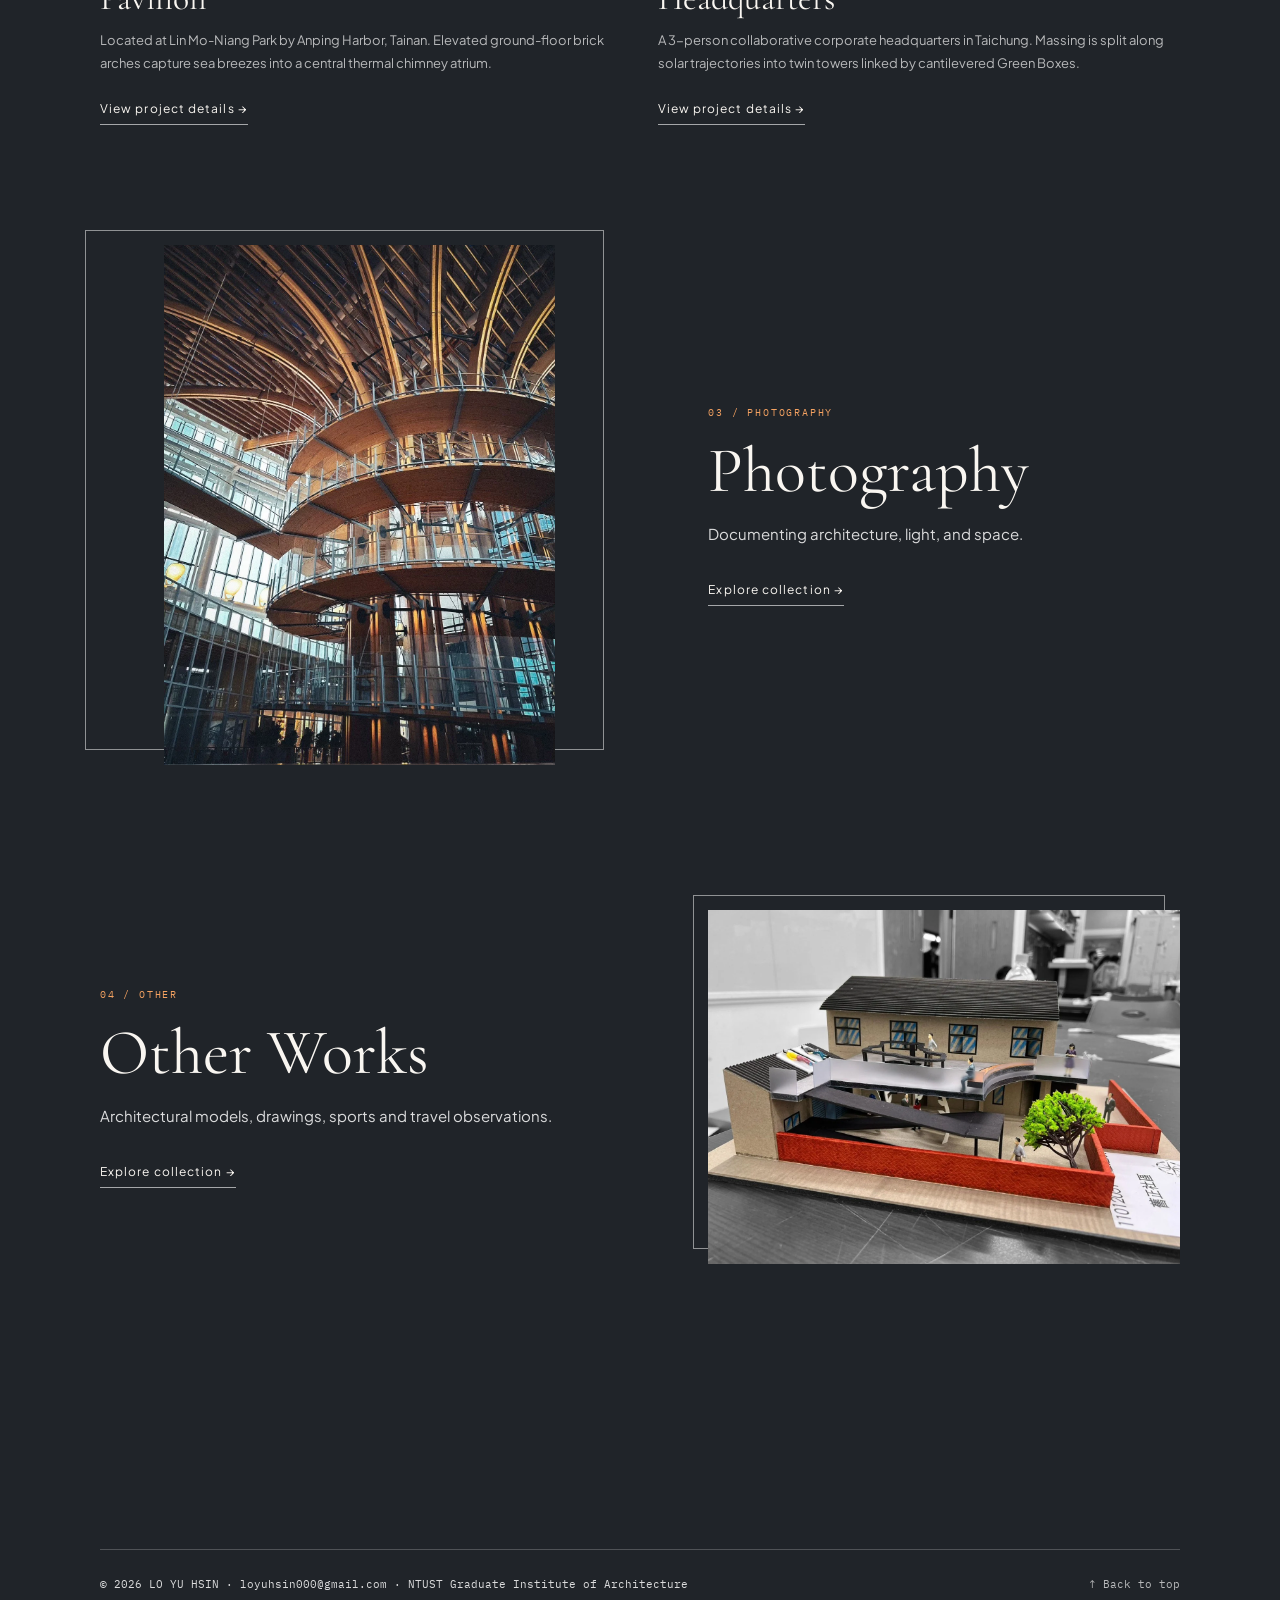
==== commit 35180e69: "refactor: build nine-page portfolio with vanilla CSS" ====
--- a/index.html
+++ b/index.html
@@ -1,750 +1,5 @@
 <!DOCTYPE html>
-<html lang="zh-Hant" class="scroll-smooth">
-<head>
-  <meta charset="UTF-8">
-  <meta name="viewport" content="width=device-width, initial-scale=1.0">
-  <title>Kaelen Vance — Architectural Practice</title>
-  
-  <!-- Tailwind CSS CDN -->
-  <script src="https://cdn.tailwindcss.com"></script>
-  
-  <!-- Fonts: High-Contrast Editorial Serif & Refined Sans -->
-  <link rel="preconnect" href="https://fonts.googleapis.com">
-  <link rel="preconnect" href="https://fonts.gstatic.com" crossorigin>
-  <link href="https://fonts.googleapis.com/css2?family=Cormorant+Garamond:ital,wght@0,300;0,400;0,600;1,300;1,400&family=Plus+Jakarta+Sans:wght@300;400;500&family=Noto+Serif+TC:wght@300;400;600&family=Noto+Sans+TC:wght@300;400;500&display=swap" rel="stylesheet">
-  
-  <script>
-    tailwind.config = {
-      theme: {
-        extend: {
-          colors: {
-            'canvas-black': '#090B0E',
-            'accent-orange': '#F4A261',
-          },
-          fontFamily: {
-            serif: ['"Cormorant Garamond"', '"Noto Serif TC"', 'serif'],
-            sans: ['"Plus Jakarta Sans"', '"Noto Sans TC"', 'sans-serif'],
-          }
-        }
-      }
-    }
-  </script>
 
-  <style>
-    /* Atmospheric misty dusk backdrop matching reference */
-    .hero-sky-bg {
-      background: 
-        radial-gradient(ellipse 90% 60% at 50% 28%, rgba(138, 110, 96, 0.22) 0%, rgba(30, 36, 45, 0.45) 50%, rgba(9, 11, 14, 0.98) 85%),
-        linear-gradient(180deg, #0d1117 0%, #151922 25%, #090b0e 65%);
-    }
-
-    /* Minimalist blueprint alternate background */
-    .blueprint-mode {
-      background: #090B0E !important;
-      background-image: 
-        linear-gradient(rgba(244, 162, 97, 0.05) 1px, transparent 1px),
-        linear-gradient(90deg, rgba(244, 162, 97, 0.05) 1px, transparent 1px) !important;
-      background-size: 40px 40px !important;
-    }
-
-    /* Reference Card Framed Offset Wireframe (Thin elegant white wireframe) */
-    .frame-box-left {
-      position: relative;
-    }
-    .frame-box-left::before {
-      content: '';
-      position: absolute;
-      top: -16px;
-      left: -16px;
-      width: 88%;
-      height: 88%;
-      border-top: 1px solid rgba(255, 255, 255, 0.35);
-      border-left: 1px solid rgba(255, 255, 255, 0.35);
-      pointer-events: none;
-      z-index: 0;
-      transition: all 0.35s ease;
-    }
-    .frame-box-left:hover::before {
-      border-color: #F4A261;
-      transform: translate(-3px, -3px);
-    }
-
-    .frame-box-right {
-      position: relative;
-    }
-    .frame-box-right::before {
-      content: '';
-      position: absolute;
-      top: -16px;
-      right: -16px;
-      width: 88%;
-      height: 88%;
-      border-top: 1px solid rgba(255, 255, 255, 0.35);
-      border-right: 1px solid rgba(255, 255, 255, 0.35);
-      pointer-events: none;
-      z-index: 0;
-      transition: all 0.35s ease;
-    }
-    .frame-box-right:hover::before {
-      border-color: #F4A261;
-      transform: translate(3px, -3px);
-    }
-
-    /* Frosted glass bar with delicate border */
-    .frosted-pill-bar {
-      background: rgba(22, 27, 34, 0.55);
-      backdrop-filter: blur(14px);
-      -webkit-backdrop-filter: blur(14px);
-      border: 1px solid rgba(255, 255, 255, 0.12);
-    }
-
-    /* Smooth transition */
-    .fade-content {
-      animation: fadeIn 0.4s ease-out forwards;
-    }
-    @keyframes fadeIn {
-      from { opacity: 0; transform: translateY(6px); }
-      to { opacity: 1; transform: translateY(0); }
-    }
-  </style>
-</head>
-<body id="page-body" class="bg-canvas-black hero-sky-bg text-slate-100 min-h-screen font-sans selection:bg-accent-orange selection:text-canvas-black transition-colors duration-500">
-
-  <!-- ========================================================================= -->
-  <!-- 1. TOP MINIMALIST NAVIGATION (Matches reference clean layout)             -->
-  <!-- ========================================================================= -->
-  <header class="w-full max-w-5xl mx-auto px-6 sm:px-10 pt-8 pb-4 flex items-center justify-between text-xs tracking-wider relative z-30">
-    <nav class="flex items-center gap-6 sm:gap-10 text-white/70 font-light">
-      <button onclick="switchTab('discover')" id="nav-discover" class="text-white transition-colors hover:text-white" data-i18n="nav_discover">Discover</button>
-      <button onclick="switchTab('about')" id="nav-about" class="hover:text-white transition-colors text-white/60" data-i18n="nav_about">About</button>
-      <button onclick="switchTab('projects')" id="nav-projects" class="hover:text-white transition-colors text-white/60" data-i18n="nav_projects">Projects</button>
-      <button onclick="switchTab('contact')" id="nav-contact" class="hover:text-white transition-colors text-white/60" data-i18n="nav_contact">Contact</button>
-    </nav>
-
-    <!-- Search icon & Language Switcher -->
-    <div class="flex items-center gap-5 text-white/70">
-      <button onclick="toggleSearch()" class="hover:text-white transition-colors p-1" title="Search">
-        <svg class="w-3.5 h-3.5" fill="none" stroke="currentColor" viewBox="0 0 24 24"><path stroke-linecap="round" stroke-linejoin="round" stroke-width="1.8" d="M21 21l-6-6m2-5a7 7 0 11-14 0 7 7 0 0114 0z"/></svg>
-      </button>
-
-      <!-- Language selector styled as reference dropdown -->
-      <button onclick="toggleLanguage()" class="flex items-center gap-1.5 text-xs tracking-normal font-normal text-white hover:text-accent-orange transition-colors">
-        <span id="lang-label">English</span>
-        <svg class="w-2.5 h-2.5 opacity-60" fill="none" stroke="currentColor" viewBox="0 0 24 24"><path stroke-linecap="round" stroke-linejoin="round" stroke-width="2" d="M19 9l-7 7-7-7"/></svg>
-      </button>
-    </div>
-  </header>
-
-  <!-- Quick Filter/Search Drawer (Optional & Hidden by default) -->
-  <div id="quick-search-bar" class="hidden max-w-5xl mx-auto px-6 sm:px-10 mb-4 transition-all">
-    <input type="text" id="quick-input" oninput="liveFilter(this.value)" placeholder="Search projects (e.g. Valais, Alpine, Timber, Concrete)..." class="w-full bg-black/40 border border-white/20 text-xs px-4 py-2.5 text-white placeholder-white/40 rounded focus:outline-none focus:border-accent-orange font-mono">
-  </div>
-
-  <!-- ========================================================================= -->
-  <!-- 2. MAIN EDITORIAL CONTENT CONTAINER                                       -->
-  <!-- ========================================================================= -->
-  <main class="max-w-4xl mx-auto px-6 sm:px-8 pt-10 pb-24 space-y-24 sm:space-y-32 relative z-10">
-
-    <!-- TAB 1: DISCOVER / MAIN PAGE (Reference Homage) -->
-    <section id="tab-discover" class="space-y-20 sm:space-y-28 fade-content">
-
-      <!-- HERO: Editorial Asymmetric Typography -->
-      <div class="pt-6 sm:pt-14 pb-2 text-center space-y-4">
-        <h1 id="hero-heading" class="font-serif text-4xl sm:text-6xl md:text-7xl font-normal text-white tracking-wide leading-tight">
-          START YOUR <br>
-          <span class="italic font-light">ADVENTURE</span> HERE
-        </h1>
-        <p id="hero-subheading" class="text-xs tracking-[0.28em] uppercase text-white/60 font-light pt-1">
-          INDULGE YOUR SPATIAL SPIRIT
-        </p>
-      </div>
-
-      <!-- FLOATING CAPSULE BAR (Directly inspired by reference pill) -->
-      <div class="flex justify-center -mt-6">
-        <div class="frosted-pill-bar rounded-md p-1.5 sm:p-2 flex flex-wrap items-center justify-between gap-3 text-xs w-full max-w-2xl shadow-xl">
-          <div class="flex items-center justify-around flex-grow divide-x divide-white/10 text-white/80 px-2 py-1 text-[11px] sm:text-xs">
-            <button onclick="filterType('All')" class="px-2 hover:text-accent-orange transition-colors" data-i18n="filter_typology">Typology</button>
-            <button onclick="filterType('Alpine')" class="px-2 hover:text-accent-orange transition-colors" data-i18n="filter_region">Region</button>
-            <button onclick="filterType('Concrete')" class="px-2 hover:text-accent-orange transition-colors" data-i18n="filter_material">Material</button>
-            <button onclick="filterType('All')" class="px-2 text-accent-orange flex items-center gap-1 font-medium">
-              <span data-i18n="filter_more">Architecture</span>
-              <span class="text-xs">+</span>
-            </button>
-          </div>
-          <button onclick="switchTab('projects')" class="bg-white text-canvas-black hover:bg-accent-orange hover:text-white transition-all text-xs font-medium px-5 py-2 rounded shadow-sm shrink-0" data-i18n="btn_search">
-            Search
-          </button>
-        </div>
-      </div>
-
-      <!-- =================================================================== -->
-      <!-- FEATURED BLOCK 01 (Left Framed Image + Right Editorial Text)        -->
-      <!-- =================================================================== -->
-      <div class="grid grid-cols-1 md:grid-cols-12 gap-8 sm:gap-12 items-center pt-4">
-        <!-- Left: Image with offset line frame -->
-        <div class="md:col-span-5 flex flex-col items-center md:items-start">
-          <div class="frame-box-left w-full max-w-xs cursor-pointer group" onclick="showProjectModal('project-01')">
-            <div class="relative z-10 aspect-[4/5] overflow-hidden bg-black/60 rounded border border-white/15 shadow-2xl">
-              <img 
-                id="feat-img-1"
-                src="https://images.unsplash.com/photo-1513694203232-719a280e022f?auto=format&fit=crop&w=1000&q=80" 
-                alt="Mountain Architecture"
-                class="w-full h-full object-cover grayscale contrast-110 group-hover:scale-105 group-hover:grayscale-0 transition-all duration-700 ease-out"
-                loading="lazy"
-              />
-            </div>
-          </div>
-
-          <!-- Carousel Controls matching reference (Dots + Arrows) -->
-          <div class="flex items-center gap-4 mt-6">
-            <div class="flex items-center gap-1.5">
-              <span class="w-1.5 h-1.5 rounded-full bg-accent-orange"></span>
-              <span class="w-1.5 h-1.5 rounded-full bg-white/30"></span>
-              <span class="w-1.5 h-1.5 rounded-full bg-white/30"></span>
-            </div>
-            <div class="flex items-center gap-2 ml-3">
-              <button onclick="prevFeatured()" class="w-7 h-7 rounded-full border border-white/25 hover:border-accent-orange flex items-center justify-center text-white/70 hover:text-white transition-colors">
-                <svg class="w-3 h-3" fill="none" stroke="currentColor" viewBox="0 0 24 24"><path stroke-linecap="round" stroke-linejoin="round" stroke-width="2" d="M15 19l-7-7 7-7"/></svg>
-              </button>
-              <button onclick="nextFeatured()" class="w-7 h-7 rounded-full border border-white/25 hover:border-accent-orange flex items-center justify-center text-white/70 hover:text-white transition-colors">
-                <svg class="w-3 h-3" fill="none" stroke="currentColor" viewBox="0 0 24 24"><path stroke-linecap="round" stroke-linejoin="round" stroke-width="2" d="M9 5l7 7-7 7"/></svg>
-              </button>
-            </div>
-          </div>
-        </div>
-
-        <!-- Right: Text column -->
-        <div class="md:col-span-7 space-y-4">
-          <div class="inline-block border border-white/25 px-2.5 py-0.5 text-[10px] tracking-widest text-white/80 uppercase font-mono" data-i18n="badge_featured">
-            FEATURED
-          </div>
-
-          <h2 id="feat-title-1" class="font-serif text-3xl sm:text-5xl text-white font-normal leading-[1.12]">
-            Mountain as a <br>
-            <span class="italic font-light">place of architecture</span>
-          </h2>
-
-          <div class="pt-2 space-y-3">
-            <div class="flex items-center gap-4">
-              <p id="feat-subtitle-1" class="text-xs tracking-wider text-accent-orange uppercase font-medium">
-                Alpine Observatory & Refuge
-              </p>
-              <div class="h-[1px] flex-grow bg-white/15"></div>
-            </div>
-
-            <p id="feat-desc-1" class="text-xs sm:text-sm text-white/70 font-light leading-relaxed">
-              Anchored within high-altitude granite bedrock, the sanctuary integrates locally extracted stone aggregates into stratified concrete walls. It withstands severe glacial winds while framing an uninterrupted gaze upon the mountain landscape.
-            </p>
-          </div>
-
-          <div class="pt-2">
-            <button onclick="showProjectModal('project-01')" class="text-xs text-white/80 hover:text-accent-orange tracking-wider uppercase underline underline-offset-4 transition-colors" data-i18n="btn_view_project">
-              View Project Dossier →
-            </button>
-          </div>
-        </div>
-      </div>
-
-      <!-- =================================================================== -->
-      <!-- FEATURED BLOCK 02 (Left Text + Right Framed Image - Inverted)       -->
-      <!-- =================================================================== -->
-      <div class="grid grid-cols-1 md:grid-cols-12 gap-8 sm:gap-12 items-center pt-8">
-        <!-- Left: Text column -->
-        <div class="md:col-span-7 order-2 md:order-1 space-y-4">
-          <h2 id="feat-title-2" class="font-serif text-3xl sm:text-5xl text-white font-normal leading-[1.12]">
-            Back to <span class="italic font-light">Earth</span>
-          </h2>
-
-          <div class="pt-2 space-y-3">
-            <div class="flex items-center gap-4">
-              <p id="feat-subtitle-2" class="text-xs tracking-wider text-accent-orange uppercase font-medium">
-                Subterranean Geothermal Core
-              </p>
-              <div class="h-[1px] flex-grow bg-white/15"></div>
-            </div>
-
-            <p id="feat-desc-2" class="text-xs sm:text-sm text-white/70 font-light leading-relaxed">
-              Two-thirds of the volumetric footprint is carved directly into the volcanic coastal topography. The surrounding soil mass provides natural passive insulation, while filtered skylights illuminate the raw board-formed concrete chambers.
-            </p>
-          </div>
-
-          <div class="pt-3">
-            <button onclick="showProjectModal('project-02')" class="bg-white text-canvas-black hover:bg-accent-orange hover:text-white transition-all text-xs tracking-wider uppercase px-6 py-2.5 rounded font-medium" data-i18n="btn_learn_more">
-              Learn More
-            </button>
-          </div>
-        </div>
-
-        <!-- Right: Image with right-offset frame -->
-        <div class="md:col-span-5 order-1 md:order-2 flex justify-center md:justify-end">
-          <div class="frame-box-right w-full max-w-xs cursor-pointer group" onclick="showProjectModal('project-02')">
-            <div class="relative z-10 aspect-[4/5] overflow-hidden bg-black/60 rounded border border-white/15 shadow-2xl">
-              <img 
-                id="feat-img-2"
-                src="https://images.unsplash.com/photo-1545324418-cc1a3fa10c00?auto=format&fit=crop&w=1000&q=80" 
-                alt="Earth and Concrete"
-                class="w-full h-full object-cover grayscale contrast-110 group-hover:scale-105 group-hover:grayscale-0 transition-all duration-700 ease-out"
-                loading="lazy"
-              />
-            </div>
-          </div>
-        </div>
-      </div>
-
-    </section>
-
-    <!-- TAB 2: ABOUT (Simplified Bio & CV download) -->
-    <section id="tab-about" class="hidden space-y-12 fade-content">
-      <div class="border-b border-white/15 pb-4">
-        <h2 class="font-serif text-3xl sm:text-5xl text-white font-normal" data-i18n="about_heading">Spatial Practice & Bio</h2>
-      </div>
-
-      <div class="grid grid-cols-1 md:grid-cols-12 gap-8 items-start">
-        <div class="md:col-span-5">
-          <div class="frame-box-left w-full max-w-xs">
-            <div class="relative z-10 aspect-[3/4] overflow-hidden bg-black/60 rounded border border-white/15">
-              <img src="https://images.unsplash.com/photo-1534528741775-53994a69daeb?auto=format&fit=crop&w=800&q=80" alt="Architect Portrait" class="w-full h-full object-cover grayscale contrast-115">
-            </div>
-          </div>
-        </div>
-        <div class="md:col-span-7 space-y-6">
-          <p id="about-text-1" class="text-sm text-white/80 font-light leading-relaxed">
-            Kaelen Vance is an architectural researcher and designer focusing on cold-climate vernacular tectonics, mass timber structures, and site-excavated monolithic concrete.
-          </p>
-          <p id="about-text-2" class="text-sm text-white/70 font-light leading-relaxed">
-            Our practice approaches architecture not as decorative enclosure, but as an enduring geological dialogue between topographical gravity and atmospheric light.
-          </p>
-
-          <div class="pt-4 border-t border-white/10 space-y-3 font-mono text-xs text-white/70">
-            <div class="flex justify-between">
-              <span>ETH Zürich — MAS Arch</span>
-              <span class="text-accent-orange">2021–2023</span>
-            </div>
-            <div class="flex justify-between">
-              <span>Royal Danish Academy — B.Arch</span>
-              <span class="text-accent-orange">2016–2020</span>
-            </div>
-          </div>
-
-          <div class="pt-4">
-            <a href="javascript:void(0)" onclick="notify('Downloading CV: assets/documents/CV.pdf')" class="inline-flex items-center gap-2 border border-white/30 text-white hover:border-accent-orange hover:text-accent-orange px-5 py-2.5 rounded text-xs tracking-wider uppercase transition-all">
-              <svg class="w-3.5 h-3.5" fill="none" stroke="currentColor" viewBox="0 0 24 24"><path stroke-linecap="round" stroke-linejoin="round" stroke-width="2" d="M4 16v1a3 3 0 003 3h10a3 3 0 003-3v-1m-4-4l-4 4m0 0l-4-4m4 4V4"/></svg>
-              <span data-i18n="btn_cv">Download CV.pdf</span>
-            </a>
-          </div>
-        </div>
-      </div>
-    </section>
-
-    <!-- TAB 3: PROJECTS (Clean Gallery Matrix) -->
-    <section id="tab-projects" class="hidden space-y-10 fade-content">
-      <div class="border-b border-white/15 pb-4 flex justify-between items-baseline">
-        <h2 class="font-serif text-3xl sm:text-5xl text-white font-normal" data-i18n="projects_heading">Selected Works</h2>
-        <span class="text-xs text-white/40 font-mono">04 PLATES</span>
-      </div>
-
-      <div class="grid grid-cols-1 sm:grid-cols-2 gap-8" id="projects-grid">
-        <!-- Project 01 -->
-        <article onclick="showProjectModal('project-01')" class="group cursor-pointer space-y-3">
-          <div class="aspect-[16/10] overflow-hidden bg-black/60 rounded border border-white/15 relative">
-            <img src="https://images.unsplash.com/photo-1513694203232-719a280e022f?auto=format&fit=crop&w=1000&q=80" alt="Valais Monolith" class="w-full h-full object-cover grayscale group-hover:grayscale-0 group-hover:scale-105 transition-all duration-500">
-            <div class="absolute top-2.5 right-2.5 text-[10px] font-mono bg-black/80 px-2 py-0.5 text-accent-orange border border-white/10">01</div>
-          </div>
-          <div class="flex justify-between items-baseline">
-            <h3 class="font-serif text-2xl text-white group-hover:text-accent-orange transition-colors">Valais Alpine Monolith</h3>
-            <span class="text-xs text-white/40">Switzerland</span>
-          </div>
-          <p class="text-xs text-white/60 font-light">Granite concrete observatory resting on alpine permafrost bedrock.</p>
-        </article>
-
-        <!-- Project 02 -->
-        <article onclick="showProjectModal('project-02')" class="group cursor-pointer space-y-3">
-          <div class="aspect-[16/10] overflow-hidden bg-black/60 rounded border border-white/15 relative">
-            <img src="https://images.unsplash.com/photo-1545324418-cc1a3fa10c00?auto=format&fit=crop&w=1000&q=80" alt="Reykjanes Core" class="w-full h-full object-cover grayscale group-hover:grayscale-0 group-hover:scale-105 transition-all duration-500">
-            <div class="absolute top-2.5 right-2.5 text-[10px] font-mono bg-black/80 px-2 py-0.5 text-accent-orange border border-white/10">02</div>
-          </div>
-          <div class="flex justify-between items-baseline">
-            <h3 class="font-serif text-2xl text-white group-hover:text-accent-orange transition-colors">Subterranean Reykjanes</h3>
-            <span class="text-xs text-white/40">Iceland</span>
-          </div>
-          <p class="text-xs text-white/60 font-light">Carved volcanic thermal bath utilizing passive earthen insulation.</p>
-        </article>
-
-        <!-- Project 03 -->
-        <article onclick="showProjectModal('project-03')" class="group cursor-pointer space-y-3">
-          <div class="aspect-[16/10] overflow-hidden bg-black/60 rounded border border-white/15 relative">
-            <img src="https://images.unsplash.com/photo-1503387762-592deb58ef4e?auto=format&fit=crop&w=1000&q=80" alt="Timber Vault" class="w-full h-full object-cover grayscale group-hover:grayscale-0 group-hover:scale-105 transition-all duration-500">
-            <div class="absolute top-2.5 right-2.5 text-[10px] font-mono bg-black/80 px-2 py-0.5 text-accent-orange border border-white/10">03</div>
-          </div>
-          <div class="flex justify-between items-baseline">
-            <h3 class="font-serif text-2xl text-white group-hover:text-accent-orange transition-colors">The Timber Vault</h3>
-            <span class="text-xs text-white/40">Japan</span>
-          </div>
-          <p class="text-xs text-white/60 font-light">Laminated Japanese cedar rib vault with joinery-free tension nodes.</p>
-        </article>
-
-        <!-- Project 04 -->
-        <article onclick="showProjectModal('project-04')" class="group cursor-pointer space-y-3">
-          <div class="aspect-[16/10] overflow-hidden bg-black/60 rounded border border-white/15 relative">
-            <img src="https://images.unsplash.com/photo-1509316975850-ff9c5deb0cd9?auto=format&fit=crop&w=1000&q=80" alt="Dune Pavilion" class="w-full h-full object-cover grayscale group-hover:grayscale-0 group-hover:scale-105 transition-all duration-500">
-            <div class="absolute top-2.5 right-2.5 text-[10px] font-mono bg-black/80 px-2 py-0.5 text-accent-orange border border-white/10">04</div>
-          </div>
-          <div class="flex justify-between items-baseline">
-            <h3 class="font-serif text-2xl text-white group-hover:text-accent-orange transition-colors">Dune Research Hub</h3>
-            <span class="text-xs text-white/40">Namibia</span>
-          </div>
-          <p class="text-xs text-white/60 font-light">Compressed rammed sand dunes engineered for desert diurnal shifts.</p>
-        </article>
-      </div>
-    </section>
-
-    <!-- TAB 4: CONTACT -->
-    <section id="tab-contact" class="hidden space-y-8 fade-content max-w-lg">
-      <div class="border-b border-white/15 pb-4">
-        <h2 class="font-serif text-3xl sm:text-5xl text-white font-normal" data-i18n="contact_heading">Inquiries</h2>
-      </div>
-      <p class="text-xs sm:text-sm text-white/70 font-light">
-        For commissions, academic lectures, or spatial research collaborations:
-      </p>
-      <div class="space-y-2 text-xs font-mono text-white/80">
-        <p>EMAIL: studio@kaelenvance.ch</p>
-        <p>LOCATION: Valais / Zürich / Taipei</p>
-        <p>INSTAGRAM: @kaelen.vance</p>
-      </div>
-    </section>
-
-  </main>
-
-  <!-- ========================================================================= -->
-  <!-- 3. MINIMALIST FOOTER (With Reference Bottom Capsule Bar)                  -->
-  <!-- ========================================================================= -->
-  <footer class="w-full max-w-5xl mx-auto px-6 sm:px-10 pb-12 pt-6 border-t border-white/10 flex flex-col sm:flex-row items-center justify-between gap-6 text-[11px] font-mono text-white/45">
-    <div>
-      <span>studio archive @kaelen.vance</span>
-    </div>
-
-    <!-- Center capsule button inspired directly by PART EDBAR in reference mockup -->
-    <div>
-      <button onclick="toggleDirectionStyle()" id="style-toggle-btn" class="px-6 py-1.5 rounded-full border border-white/30 text-white hover:bg-white hover:text-canvas-black transition-all text-[10px] tracking-widest uppercase font-medium">
-        DIRECTION A: ATMOSPHERIC
-      </button>
-    </div>
-
-    <div>
-      <span class="text-accent-orange">2026.ARCH</span>
-    </div>
-  </footer>
-
-  <!-- ========================================================================= -->
-  <!-- 4. PROJECT DOSSIER MODAL (Simple, Elegant Popup for project-01..04)       -->
-  <!-- ========================================================================= -->
-  <div id="project-modal" class="fixed inset-0 z-50 bg-black/90 backdrop-blur-md hidden items-center justify-center p-4 sm:p-6">
-    <div class="bg-[#111419] border border-white/20 w-full max-w-2xl rounded p-6 sm:p-8 space-y-6 relative max-h-[90vh] overflow-y-auto">
-      <button onclick="closeProjectModal()" class="absolute top-5 right-5 text-white/40 hover:text-white text-sm font-mono">✕</button>
-      
-      <div>
-        <span id="modal-category" class="text-accent-orange text-[10px] tracking-widest uppercase font-mono">TYPOLOGY</span>
-        <h3 id="modal-title" class="font-serif text-3xl sm:text-4xl text-white mt-1">Project Title</h3>
-        <p id="modal-location" class="text-xs text-white/50 font-mono">Location // Year</p>
-      </div>
-
-      <div class="aspect-[16/9] overflow-hidden rounded border border-white/10">
-        <img id="modal-img" src="" alt="Project image" class="w-full h-full object-cover grayscale contrast-110">
-      </div>
-
-      <p id="modal-desc" class="text-xs sm:text-sm text-white/80 font-light leading-relaxed"></p>
-
-      <div class="grid grid-cols-2 gap-4 border-t border-white/10 pt-4 font-mono text-xs">
-        <div>
-          <span class="text-white/40 block">PRIMARY MATERIAL</span>
-          <span id="modal-mat" class="text-white">Material</span>
-        </div>
-        <div>
-          <span class="text-white/40 block">GROSS FLOOR AREA</span>
-          <span id="modal-area" class="text-white">Area</span>
-        </div>
-      </div>
-    </div>
-  </div>
-
-  <!-- Toast Notification -->
-  <div id="toast" class="fixed bottom-6 right-6 z-50 bg-[#161a20] border border-accent-orange text-white text-xs px-4 py-2 rounded shadow-2xl hidden items-center gap-2 font-mono">
-    <span class="w-2 h-2 rounded-full bg-accent-orange"></span>
-    <span id="toast-text">Notification</span>
-  </div>
-
-  <!-- ========================================================================= -->
-  <!-- 5. JAVASCRIPT LOGIC                                                       -->
-  <!-- ========================================================================= -->
-  <script>
-    // Dual Language Content Data
-    const i18nData = {
-      en: {
-        lang_name: 'English',
-        nav_discover: 'Discover',
-        nav_about: 'About',
-        nav_projects: 'Projects',
-        nav_contact: 'Contact',
-        hero_heading: `START YOUR <br><span class="italic font-light">ADVENTURE</span> HERE`,
-        hero_subheading: 'INDULGE YOUR SPATIAL SPIRIT',
-        filter_typology: 'Typology',
-        filter_region: 'Region',
-        filter_material: 'Material',
-        filter_more: 'Architecture',
-        btn_search: 'Search',
-        badge_featured: 'FEATURED',
-        feat_title_1: `Mountain as a <br><span class="italic font-light">place of architecture</span>`,
-        feat_subtitle_1: 'Alpine Observatory & Refuge',
-        feat_desc_1: 'Anchored within high-altitude granite bedrock, the sanctuary integrates locally extracted stone aggregates into stratified concrete walls. It withstands severe glacial winds while framing an uninterrupted gaze upon the mountain landscape.',
-        btn_view_project: 'View Project Dossier →',
-        feat_title_2: `Back to <span class="italic font-light">Earth</span>`,
-        feat_subtitle_2: 'Subterranean Geothermal Core',
-        feat_desc_2: 'Two-thirds of the volumetric footprint is carved directly into the volcanic coastal topography. The surrounding soil mass provides natural passive insulation, while filtered skylights illuminate the raw board-formed concrete chambers.',
-        btn_learn_more: 'Learn More',
-        about_heading: 'Spatial Practice & Bio',
-        about_text_1: 'Kaelen Vance is an architectural researcher and designer focusing on cold-climate vernacular tectonics, mass timber structures, and site-excavated monolithic concrete.',
-        about_text_2: 'Our practice approaches architecture not as decorative enclosure, but as an enduring geological dialogue between topographical gravity and atmospheric light.',
-        btn_cv: 'Download CV.pdf',
-        projects_heading: 'Selected Works',
-        contact_heading: 'Inquiries'
-      },
-      tc: {
-        lang_name: '繁體中文',
-        nav_discover: '探索發現',
-        nav_about: '關於本所',
-        nav_projects: '作品集',
-        nav_contact: '聯絡諮詢',
-        hero_heading: `構築始於 <br><span class="italic font-light">大地與光影</span> 之間`,
-        hero_subheading: '沉浸於純粹空間詩意',
-        filter_typology: '建築類型',
-        filter_region: '地理區位',
-        filter_material: '構造材質',
-        filter_more: '建築語彙',
-        btn_search: '搜尋檔案',
-        badge_featured: '精選代表作',
-        feat_title_1: `山嶽作為 <br><span class="italic font-light">建築的棲息之所</span>`,
-        feat_subtitle_1: '高山冰川觀測所與靜修庇護所',
-        feat_desc_1: '直接扎根於高海拔花崗岩基岩之上，本案取用在地開鑿石屑骨料澆注出地層紋理。結構體能抵禦嚴寒暴風雪，同時向壯闊的冰川山嶺框出一道靜謐凝望。',
-        btn_view_project: '閱讀案卷圖面 →',
-        feat_title_2: `回歸 <span class="italic font-light">大地深處</span>`,
-        feat_subtitle_2: '地下溫泉地熱核心與蓄水室',
-        feat_desc_2: '將整體量體之三分之二沒入臨海火山地形中，厚重的覆土提供全年度天然被動式保溫。天光自上方頂窗傾瀉而下，映照出木紋清水混凝土的質樸肌理。',
-        btn_learn_more: '深入探索',
-        about_heading: '建築實踐與歷程',
-        about_text_1: 'Kaelen Vance 專注於極端氣候構造、重型木構建築以及在地採石清水混凝土實體之空間研究。',
-        about_text_2: '我們視建築為一場地質重力與天候光線的恆久對話，而非表層的裝飾性外殼。',
-        btn_cv: '下載完整履歷 (CV.pdf)',
-        projects_heading: '精選代表作',
-        contact_heading: '專案委託與合作'
-      }
-    };
-
-    // Project Details Database
-    const projectsData = {
-      'project-01': {
-        title: { en: 'Valais Alpine Monolith', tc: '瓦萊高山石構觀測台' },
-        category: { en: 'ALPINE MONOLITH', tc: '高山巨石觀測所' },
-        location: { en: 'Valais, Switzerland // 2024', tc: '瑞士瓦萊州 // 2024' },
-        material: { en: 'In-situ Granite Aggregate Concrete', tc: '現地花崗岩骨料混凝土' },
-        area: '420 m²',
-        img: 'https://images.unsplash.com/photo-1513694203232-719a280e022f?auto=format&fit=crop&w=1200&q=80',
-        desc: {
-          en: 'Anchored directly into high-altitude granite bedrock, this sanctuary uses stratified aggregate layers to withstand sub-zero winds while providing acoustic silence.',
-          tc: '直接扎根於高海拔花崗岩基岩之上，本案使用基地就地開採之骨料分層澆灌，抵禦零下強勁風暴並營造靜謐的沈思音場。'
-        }
-      },
-      'project-02': {
-        title: { en: 'Subterranean Reykjanes', tc: '雷克雅內斯地下核心' },
-        category: { en: 'GEOTHERMAL CORE', tc: '火山地熱核心浴場' },
-        location: { en: 'Reykjanes, Iceland // 2024', tc: '冰島雷克雅內斯 // 2024' },
-        material: { en: 'Basalt Slag Concrete & Soil Mass', tc: '玄武岩爐渣混凝土與天然覆土' },
-        area: '680 m²',
-        img: 'https://images.unsplash.com/photo-1545324418-cc1a3fa10c00?auto=format&fit=crop&w=1200&q=80',
-        desc: {
-          en: 'Carved two-thirds into the Icelandic coastal hillside, thermal soil mass guarantees passive climate control year-round with open rainwater skylights.',
-          tc: '將三分之二建築量體沒入冰島臨海山丘，覆土蓄熱實現全年度恆溫，天窗引入自然雨水與幽微天光。'
-        }
-      },
-      'project-03': {
-        title: { en: 'The Timber Vault', tc: '京都木造幾何穹頂' },
-        category: { en: 'PARAMETRIC TIMBER', tc: '參數化木構拱頂' },
-        location: { en: 'Kyoto, Japan // 2023', tc: '日本京都 // 2023' },
-        material: { en: 'Laminated Cryptomeria Cedar', tc: '北山杉木集成材' },
-        area: '310 m²',
-        img: 'https://images.unsplash.com/photo-1503387762-592deb58ef4e?auto=format&fit=crop&w=1200&q=80',
-        desc: {
-          en: 'Developed with master joiners in Kansai, this double-curved lattice dome eliminates steel tension rods through interlocking compression joints.',
-          tc: '與關西傳統大工合作，以純卡榫互鎖受壓節點消除外露鋼拉桿，構成連續雙曲面木網格。'
-        }
-      },
-      'project-04': {
-        title: { en: 'Dune Research Hub', tc: '納米比亞沙丘前哨' },
-        category: { en: 'RAMMED EARTH', tc: '流體力學夯土研究站' },
-        location: { en: 'Sossusvlei, Namibia // 2023', tc: '納米比亞索蘇斯弗雷 // 2023' },
-        material: { en: 'Stabilized Rammed Desert Sand', tc: '就地固化生土夯砂' },
-        area: '560 m²',
-        img: 'https://images.unsplash.com/photo-1509316975850-ff9c5deb0cd9?auto=format&fit=crop&w=1200&q=80',
-        desc: {
-          en: 'Engineered with aerodynamic aerofoils to deflect abrasive desert winds while subterranean ducts pre-cool incoming air by 14°C.',
-          tc: '以翼型流線曲面導引風沙，地底被動式通風管線可在極端沙漠日溫下預冷空氣達 14°C。'
-        }
-      }
-    };
-
-    let currentLang = 'en';
-    let currentStyle = 'A'; // 'A' = Atmospheric, 'B' = Blueprint Grid
-
-    // Language Toggle
-    function toggleLanguage() {
-      currentLang = currentLang === 'en' ? 'tc' : 'en';
-      applyLanguage();
-      notify(currentLang === 'en' ? 'Language switched to English' : '已切換為繁體中文');
-    }
-
-    function applyLanguage() {
-      const data = i18nData[currentLang];
-      document.getElementById('lang-label').textContent = data.lang_name;
-      
-      // Update texts
-      document.getElementById('nav-discover').textContent = data.nav_discover;
-      document.getElementById('nav-about').textContent = data.nav_about;
-      document.getElementById('nav-projects').textContent = data.nav_projects;
-      document.getElementById('nav-contact').textContent = data.nav_contact;
-
-      document.getElementById('hero-heading').innerHTML = data.hero_heading;
-      document.getElementById('hero-subheading').textContent = data.hero_subheading;
-
-      document.getElementById('feat-title-1').innerHTML = data.feat_title_1;
-      document.getElementById('feat-subtitle-1').textContent = data.feat_subtitle_1;
-      document.getElementById('feat-desc-1').textContent = data.feat_desc_1;
-
-      document.getElementById('feat-title-2').innerHTML = data.feat_title_2;
-      document.getElementById('feat-subtitle-2').textContent = data.feat_subtitle_2;
-      document.getElementById('feat-desc-2').textContent = data.feat_desc_2;
-
-      document.getElementById('about-text-1').textContent = data.about_text_1;
-      document.getElementById('about-text-2').textContent = data.about_text_2;
-
-      document.querySelectorAll('[data-i18n]').forEach(el => {
-        const key = el.getAttribute('data-i18n');
-        if (data[key]) el.textContent = data[key];
-      });
-    }
-
-    // Tab Navigation
-    function switchTab(tabId) {
-      const tabs = ['discover', 'about', 'projects', 'contact'];
-      tabs.forEach(t => {
-        const el = document.getElementById(`tab-${t}`);
-        const nav = document.getElementById(`nav-${t}`);
-        if (t === tabId) {
-          el.classList.remove('hidden');
-          nav.classList.add('text-white');
-          nav.classList.remove('text-white/60');
-        } else {
-          el.classList.add('hidden');
-          nav.classList.remove('text-white');
-          nav.classList.add('text-white/60');
-        }
-      });
-      window.scrollTo({ top: 0, behavior: 'smooth' });
-    }
-
-    // Toggle Alternative Direction Style (Direction A vs Direction B)
-    function toggleDirectionStyle() {
-      const body = document.getElementById('page-body');
-      const btn = document.getElementById('style-toggle-btn');
-      if (currentStyle === 'A') {
-        currentStyle = 'B';
-        body.classList.remove('hero-sky-bg');
-        body.classList.add('blueprint-mode');
-        btn.textContent = 'DIRECTION B: TECTONIC GRID';
-        btn.classList.add('border-accent-orange', 'text-accent-orange');
-        notify(currentLang === 'en' ? 'Style: Direction B (Tectonic Blueprint)' : '樣式：方案 B（構造藍圖網格）');
-      } else {
-        currentStyle = 'A';
-        body.classList.add('hero-sky-bg');
-        body.classList.remove('blueprint-mode');
-        btn.textContent = 'DIRECTION A: ATMOSPHERIC';
-        btn.classList.remove('border-accent-orange', 'text-accent-orange');
-        notify(currentLang === 'en' ? 'Style: Direction A (Atmospheric Glow)' : '樣式：方案 A（氛圍昏黃光影）');
-      }
-    }
-
-    // Featured block image carousel simulation
-    let currentFeatIdx = 1;
-    function nextFeatured() {
-      currentFeatIdx = currentFeatIdx === 1 ? 3 : 1;
-      const key = `project-0${currentFeatIdx}`;
-      showProjectModal(key);
-    }
-    function prevFeatured() {
-      currentFeatIdx = currentFeatIdx === 1 ? 4 : 1;
-      const key = `project-0${currentFeatIdx}`;
-      showProjectModal(key);
-    }
-
-    // Project Modal
-    function showProjectModal(projKey) {
-      const p = projectsData[projKey] || projectsData['project-01'];
-      document.getElementById('modal-title').textContent = p.title[currentLang];
-      document.getElementById('modal-category').textContent = p.category[currentLang];
-      document.getElementById('modal-location').textContent = p.location[currentLang];
-      document.getElementById('modal-desc').textContent = p.desc[currentLang];
-      document.getElementById('modal-mat').textContent = p.material[currentLang];
-      document.getElementById('modal-area').textContent = p.area;
-      document.getElementById('modal-img').src = p.img;
-
-      const modal = document.getElementById('project-modal');
-      modal.classList.remove('hidden');
-      modal.classList.add('flex');
-    }
-
-    function closeProjectModal() {
-      const modal = document.getElementById('project-modal');
-      modal.classList.add('hidden');
-      modal.classList.remove('flex');
-    }
-
-    // Filter simulation
-    function filterType(cat) {
-      switchTab('projects');
-      notify(currentLang === 'en' ? `Filtered by: ${cat}` : `已篩選條件：${cat}`);
-    }
-
-    function toggleSearch() {
-      const bar = document.getElementById('quick-search-bar');
-      bar.classList.toggle('hidden');
-      if (!bar.classList.contains('hidden')) {
-        document.getElementById('quick-input').focus();
-      }
-    }
-
-    function liveFilter(val) {
-      const q = val.toLowerCase();
-      document.querySelectorAll('#projects-grid article').forEach(card => {
-        const text = card.textContent.toLowerCase();
-        card.style.display = text.includes(q) ? 'block' : 'none';
-      });
-    }
-
-    // Toast Notification helper
-    function notify(msg) {
-      const toast = document.getElementById('toast');
-      const text = document.getElementById('toast-text');
-      text.textContent = msg;
-      toast.classList.remove('hidden');
-      toast.classList.add('flex');
-      setTimeout(() => {
-        toast.classList.add('hidden');
-        toast.classList.remove('flex');
-      }, 2600);
-    }
-
-    // Close modal on Escape
-    window.addEventListener('keydown', (e) => {
-      if (e.key === 'Escape') closeProjectModal();
-    });
-  </script>
-</body>
-</html>+<html lang="en"><head><meta charset="utf-8"/><meta content="width=device-width,initial-scale=1" name="viewport"/><meta content="Bilingual architecture graduate student portfolio: projects, photography and creative work." name="description"/><title>Architectural Portfolio — LO YU HSIN</title><link href="https://fonts.googleapis.com" rel="preconnect"/><link crossorigin="" href="https://fonts.gstatic.com" rel="preconnect"/><link href="https://fonts.googleapis.com/css2?family=Cormorant+Garamond:ital,wght@0,400;0,500;1,400&amp;family=DM+Serif+Display:ital@0;1&amp;family=Plus+Jakarta+Sans:wght@300;400;500;600&amp;family=IBM+Plex+Mono:wght@400;500&amp;display=swap" rel="stylesheet"/><link href="./css/style.css" rel="stylesheet"/><script defer="" src="./js/content.js"></script><script defer="" src="./js/language.js"></script><script defer="" src="./js/menu.js"></script></head><body data-page="index.html" id="top"><div aria-hidden="true" class="global-ambient"></div><header class="site-header"><div class="header-shell"><a aria-label="Home" class="brand" href="./index.html">LO YU HSIN<span class="brand-mark">✦</span><small>ARCHITECTURAL PORTFOLIO</small></a><button aria-controls="primary-navigation" aria-expanded="false" aria-label="Toggle menu" class="mobile-menu-toggle" type="button">☰</button><nav aria-label="Primary navigation" class="primary-nav" id="primary-navigation"><a class="nav-link active" data-i18n="nav.home" href="./index.html">Home</a><a class="nav-link" data-i18n="nav.about" href="./about.html">About</a><a class="nav-link" data-i18n="nav.design" href="./projects.html">Design</a><a class="nav-link" data-i18n="nav.photo" href="./photography.html">Photography</a><a class="nav-link" data-i18n="nav.other" href="./other.html">Others</a></nav><button aria-label="Switch language" class="lang-switch" type="button">EN / 繁中</button></div></header><main class="site-main" id="main-content"><section class="hero-section"><div class="hero-art"><img alt="Portfolio illustration" fetchpriority="high" src="./assets/images/hero/visual-01.webp"/><h1 class="hero-wordmark">Portf<span class="star-inline">✦</span>olio</h1></div><p class="hero-kicker">2024–2026 <span>✦</span> LO YU HSIN <span>✦</span> NTUST M.ARCH</p><p class="hero-quote"><span data-i18n="hero.quote">SUSTAINABLE ARCHITECTURE: CO-EXISTENCE BETWEEN HUMANITY &amp; ENVIRONMENT</span></p><div class="hero-links"><a href="./projects.html"><span data-i18n="bar.design">Architecture</span> ↗</a><a href="./other.html#sports"><span data-i18n="bar.sports">Athletics</span> ↗</a><a href="./other.html#travel"><span data-i18n="bar.travel">Travel</span> ↗</a></div></section><section class="feature feature-about" id="about-preview"><div class="feature-copy"><span class="eyebrow">01 / ABOUT ME</span><h2><span data-i18n="about.heading">About Me
+Spatial &amp; Architectural Observer</span></h2><p class="supporting"><span data-i18n="about.sub">M.Arch at National Taiwan University of Science and Technology (2025–NOW)
+B.Arch at Chaoyang University of Technology (2021–2025)</span></p><p><span data-i18n="about.desc">I am currently studying architecture at the National Taiwan University of Science and Technology and graduated from the Department of Architecture at Chaoyang University of Technology. My design work includes renewable energy facilities, adaptive reuse, a park parking-area redevelopment proposal, and a corporate headquarters. I also explore spatial representation through models, photography, and drawing.</span></p><a class="text-link" href="./about.html"><span data-i18n="btn.view_full_about">View Full Profile →</span></a></div><a class="feature-image photo-framed" href="./about.html"><img alt="Lo Yu Hsin portrait" loading="lazy" src="./assets/images/hero/visual-02.webp"/></a></section><section class="home-section" id="design-preview"><div class="section-heading"><div><span class="eyebrow">02 / DESIGN PROJECTS</span><h2>Design Projects</h2></div><a class="text-link" href="./projects.html"><span data-i18n="site.allprojects">View all projects</span></a></div><div class="home-project-grid"><a class="project-tile" href="./project-01.html"><img alt="Green Energy Research Center — Renewable Energy Research and Applications" loading="lazy" src="./assets/images/projects/project-01/cover-01.webp"/><div><span class="eyebrow">PROJECT 01</span><h3 data-project-field="thesis:title">Green Energy Research Center — Renewable Energy Research and Applications</h3><p data-project-field="thesis:desc">A renewable energy research and public exhibition center near Taichung Port, integrating research, workspace, and experiential education.</p><span class="text-link"><span data-i18n="site.viewproject">View project details →</span></span></div></a><a class="project-tile" href="./project-02.html"><img alt="Time-Space Station — Dali Tobacco Plant" loading="lazy" src="./assets/images/projects/project-02/cover-01.webp"/><div><span class="eyebrow">PROJECT 02</span><h3 data-project-field="p1:title">Time-Space Station — Dali Tobacco Plant</h3><p data-project-field="p1:desc">An adaptive reuse proposal for the historical Taichung Tobacco Plant. Inspired by Dali’s historical name "Dali-Yi" (wooden mooring stakes).</p><span class="text-link"><span data-i18n="site.viewproject">View project details →</span></span></div></a><a class="project-tile" href="./project-03.html"><img alt="Breathing Coastline — Anping Vision Pavilion" loading="lazy" src="./assets/images/projects/project-03/cover-01.webp"/><div><span class="eyebrow">PROJECT 03</span><h3 data-project-field="p2:title">Breathing Coastline — Anping Vision Pavilion</h3><p data-project-field="p2:desc">Located at Lin Mo-Niang Park by Anping Harbor, Tainan. Elevated ground-floor brick arches capture sea breezes into a central thermal chimney atrium.</p><span class="text-link"><span data-i18n="site.viewproject">View project details →</span></span></div></a><a class="project-tile" href="./project-04.html"><img alt="The Bright Future — Unilever Headquarters" loading="lazy" src="./assets/images/projects/project-04/cover-01.webp"/><div><span class="eyebrow">PROJECT 04</span><h3 data-project-field="p3:title">The Bright Future — Unilever Headquarters</h3><p data-project-field="p3:desc">A 3-person collaborative corporate headquarters in Taichung. Massing is split along solar trajectories into twin towers linked by cantilevered Green Boxes.</p><span class="text-link"><span data-i18n="site.viewproject">View project details →</span></span></div></a></div></section><section class="feature" id="photography-preview"><a class="feature-image photo-framed" href="./photography.html"><img alt="Architectural photography" loading="lazy" src="./assets/images/photography/photo-01.webp"/></a><div class="feature-copy"><span class="eyebrow">03 / PHOTOGRAPHY</span><h2>Photography</h2><p><span data-i18n="extra.5">Documenting architecture, light, and space.</span></p><a class="text-link" href="./photography.html"><span data-i18n="site.explore">Explore collection →</span></a></div></section><section class="feature" id="other-preview"><div class="feature-copy"><span class="eyebrow">04 / OTHER</span><h2>Other Works</h2><p><span data-i18n="extra.6">Architectural models, drawings, sports and travel observations.</span></p><a class="text-link" href="./other.html"><span data-i18n="site.explore">Explore collection →</span></a></div><a class="feature-image photo-framed" href="./other.html"><img alt="Architectural model" loading="lazy" src="./assets/images/other/models/model-01.webp"/></a></section></main><footer class="site-footer"><p>© 2026 LO YU HSIN · <a href="mailto:loyuhsin000@gmail.com">loyuhsin000@gmail.com</a> · NTUST Graduate Institute of Architecture</p><a class="to-top" href="#top">↑ Back to top</a></footer></body></html>
--- a/css/style.css
+++ b/css/style.css
@@ -0,0 +1,127 @@
+
+:root{color-scheme:dark;--bg:#15191d;--bg2:#303235;--paper:#f6eee4;--muted:rgba(255,255,255,.68);--accent:#F4A261;--max:1080px}*{box-sizing:border-box}html{scroll-behavior:smooth}body{margin:0;background:linear-gradient(165deg,#343638 0%,#454649 42%,#191c23 100%);background-attachment:fixed;color:#f9f6f1;font-family:'Plus Jakarta Sans',sans-serif;font-size:15px;line-height:1.75;overflow-x:hidden}a{color:inherit;text-decoration:none}img{max-width:100%;height:auto}button{font:inherit}a:focus-visible,button:focus-visible{outline:2px solid var(--accent);outline-offset:4px}.global-ambient{position:fixed;inset:0;pointer-events:none;background:radial-gradient(ellipse at 55% 20%,rgba(169,173,174,.15),transparent 65%);z-index:-1}body::selection{background:#fff;color:#111}.site-header{position:relative;z-index:40;border-bottom:1px solid rgba(255,255,255,.13);background:rgba(22,25,29,.52);backdrop-filter:blur(16px)}.header-shell{width:min(100% - 48px,1200px);min-height:86px;margin:auto;display:flex;align-items:center;justify-content:space-between;gap:32px}.brand{font-family:'Cormorant Garamond',serif;font-size:1.85rem;letter-spacing:.085em;line-height:1;white-space:nowrap}.brand small{display:block;font:9px/2 'IBM Plex Mono',monospace;letter-spacing:.24em;color:var(--muted)}.brand-mark{color:var(--accent);font-size:16px;vertical-align:top;margin-left:5px}.primary-nav{display:flex;align-items:center;gap:clamp(11px,1.8vw,30px);margin-left:auto}.nav-link{font-size:12px;white-space:nowrap;color:rgba(255,255,255,.72);transition:color .2s}.nav-link:hover,.nav-link.active{color:#fff}.nav-link.active:after{content:'';display:block;border-bottom:1px solid var(--accent)}.lang-switch,.mobile-menu-toggle{border:1px solid rgba(255,255,255,.26);color:#fff;background:transparent;border-radius:2px;padding:8px 10px;cursor:pointer;white-space:nowrap;font-size:11px}.mobile-menu-toggle{display:none}.site-main{width:min(100% - 44px,var(--max));margin:0 auto;padding:56px 0 100px;min-height:65vh}.site-footer{width:min(100% - 44px,var(--max));margin:40px auto 20px;padding:26px 0;border-top:1px solid rgba(255,255,255,.21);color:var(--muted);display:flex;justify-content:space-between;gap:22px;flex-wrap:wrap;font:11px/1.6 'IBM Plex Mono',monospace}.site-footer p{margin:0}.site-footer a:hover{color:var(--accent)}h1,h2,h3,h4,p,figure{margin-top:0}h1,h2,h3,h4{font-weight:400}h1,h2,h3{font-family:'Cormorant Garamond',serif;line-height:1.16}h2{font-size:clamp(2.3rem,5vw,4.1rem)}h3{font-size:clamp(1.6rem,3vw,2.25rem)}p{color:rgba(255,255,255,.84)}.eyebrow,.page-label{display:block;font-family:'IBM Plex Mono',monospace;text-transform:uppercase;letter-spacing:.18em;font-size:10px;color:var(--accent)}.page-label{margin:0 0 28px;border-bottom:1px solid rgba(255,255,255,.22);padding-bottom:12px}.text-link{display:inline-block;font-size:12px;letter-spacing:.09em;border-bottom:1px solid rgba(255,255,255,.6);padding-bottom:5px;margin-top:16px;transition:border-color .2s}.text-link:hover{border-color:var(--accent);color:var(--accent)}.hero-section{text-align:center;min-height:calc(100svh - 145px);display:flex;flex-direction:column;justify-content:center;align-items:center;gap:12px;padding:10px 0 45px}.hero-art{position:relative;width:min(64vw,560px)}.hero-art>img{display:block;width:100%;height:auto;max-height:58vh;object-fit:contain;filter:drop-shadow(0 25px 28px rgba(0,0,0,.28))}.hero-wordmark{font-family:'DM Serif Display',Georgia,serif;font-style:italic;white-space:nowrap;line-height:1!important;font-size:clamp(3rem,9vw,8.5rem);letter-spacing:-.075em;color:var(--paper);text-shadow:0 6px 24px rgba(0,0,0,.4);margin:0}.star-inline{font-style:normal;color:var(--accent);font-size:.22em;vertical-align:top;margin:0 -.02em}.hero-kicker{font:10px/1.5 'IBM Plex Mono',monospace;letter-spacing:.15em;color:var(--muted);margin:12px 0 0}.hero-kicker span{color:var(--accent)}.hero-quote{font-family:'Cormorant Garamond',serif;font-size:clamp(1.3rem,3vw,1.9rem);margin:0}.hero-links{display:flex;justify-content:center;align-items:center;gap:18px;flex-wrap:wrap;margin-top:14px;padding:13px 20px;border:1px solid rgba(255,255,255,.3);border-radius:30px;background:rgba(255,255,255,.07);backdrop-filter:blur(12px)}.hero-links a{font:11px/1 'IBM Plex Mono',monospace;letter-spacing:.05em}.hero-links a:hover{color:var(--accent)}.feature{display:grid;grid-template-columns:1.1fr 1fr;gap:clamp(28px,7vw,95px);align-items:center;margin:80px 0 145px}.feature-copy{max-width:490px}.feature-copy h2{margin:12px 0}.feature-copy p{line-height:1.9}.feature-image{position:relative;display:block}.feature-image:before{content:'';position:absolute;z-index:0;inset:-15px 15px 15px -15px;border:1px solid rgba(255,255,255,.5)}.feature-image img{position:relative;z-index:1;width:100%;max-height:520px;object-fit:contain;display:block}.home-section{margin:100px 0 120px}.section-heading{display:flex;align-items:end;justify-content:space-between;border-bottom:1px solid rgba(255,255,255,.25);padding-bottom:22px;gap:20px}.section-heading h2{margin:8px 0 0}.home-project-grid{display:grid;grid-template-columns:repeat(2,minmax(0,1fr));gap:48px 35px;padding-top:36px}.project-tile{display:block}.project-tile>img{width:100%;aspect-ratio:4/3;object-fit:cover;border:1px solid rgba(255,255,255,.25);display:block}.project-tile h3{margin:10px 0;font-size:clamp(1.6rem,3vw,2.1rem)}.project-tile p{color:var(--muted);font-size:13px;margin-bottom:8px}.project-tile>div{padding-top:14px}.project-tile:hover h3{color:var(--paper)}.project-detail{max-width:1000px;margin:auto}.project-title{font-size:clamp(2.4rem,6vw,5rem);margin:10px 0 15px}.project-lead{font:clamp(1.2rem,2.5vw,1.8rem)/1.4 'Cormorant Garamond',serif;color:var(--muted);margin-bottom:30px}.project-cover{margin:0 0 36px}.project-cover img{width:100%;height:auto;max-height:730px;object-fit:contain;border:1px solid rgba(255,255,255,.18);background:rgba(0,0,0,.12)}.project-metadata{display:grid;grid-template-columns:repeat(3,1fr);gap:24px;padding:26px 0;border-top:1px solid #ffffff30;border-bottom:1px solid #ffffff30}.project-attribute p{font-size:12px;line-height:1.7;margin:8px 0}.project-story{max-width:840px;padding:44px 0 35px}.project-story h2{font-size:2.15rem}.project-story p{line-height:2}.project-pagination{border-top:1px solid #ffffff40;display:flex;justify-content:space-between;gap:16px;padding-top:20px;font:12px 'IBM Plex Mono',monospace;flex-wrap:wrap}.project-pagination a:hover{color:var(--accent)}.thesis-gallery{padding:24px 0 65px}.thesis-gallery h3{color:var(--accent)}.thesis-gallery img{width:100%;height:auto;object-fit:contain}.thesis-gallery figure{margin:35px 0}.thesis-gallery figcaption{font-size:12px;color:var(--muted)}.thesis-gallery a{cursor:zoom-in}.projects-overview{padding-top:10px}.projects-overview>div:nth-child(2){margin-bottom:32px}.projects-overview>div:nth-child(3){display:flex;flex-direction:column;gap:70px}.projects-overview img{width:100%;height:auto;object-fit:contain}.projects-overview h2{margin:0 0 15px}.photography-gallery,.other-collection,.extra-section{margin-top:10px}.photography-gallery>div:nth-child(3){display:grid;grid-template-columns:repeat(3,minmax(0,1fr));gap:35px 22px}.photography-gallery img,.other-collection img,.extra-section img{width:100%;height:auto;object-fit:contain}.photography-gallery figure,.other-collection figure,.extra-section figure{margin:0}.photography-gallery figcaption,.other-collection figcaption,.extra-section figcaption{font:12px/1.6 'Plus Jakarta Sans',sans-serif;color:var(--muted);margin-top:9px}.other-collection>section{margin-top:60px}.other-collection .works-ratio-row{display:grid;grid-template-columns:repeat(3,minmax(0,1fr));gap:24px;align-items:start;margin-bottom:35px}.other-collection .works-photo-frame{height:auto}.other-collection .works-photo-frame img{width:100%;height:auto;object-fit:contain}.extra-section{border-top:1px solid #ffffff3a;margin-top:85px;padding-top:65px}.extra-section .travel-places{display:grid;grid-template-columns:repeat(4,1fr);gap:13px}.extra-section #sports-photo-gallery{display:grid;grid-template-columns:repeat(3,1fr);gap:22px}.extra-section #sports-photo-gallery .sports-photo-group{grid-column:1/-1;max-width:470px;margin:auto}.detail-about>div:nth-child(2){display:grid;grid-template-columns:4fr 8fr;gap:52px}.detail-about h2{font-size:2.5rem}.detail-about h3{font-size:1.4rem}.detail-about img{width:100%;height:auto;object-fit:contain}.detail-about p{line-height:1.9}.detail-about [class*=border-]{border-color:#ffffff32}.detail-about button{cursor:pointer}.page-view.hidden{display:block}
+@media(max-width:980px){.header-shell{gap:16px}.brand{font-size:1.55rem}.primary-nav{gap:12px}.nav-link{font-size:10px}.site-main{padding-top:38px}.feature{gap:28px}.photography-gallery>div:nth-child(3){grid-template-columns:repeat(2,1fr)}.extra-section .travel-places{grid-template-columns:repeat(3,1fr)}}
+@media(max-width:720px){.header-shell{min-height:76px;width:calc(100% - 34px);flex-wrap:wrap}.mobile-menu-toggle{display:block;margin-left:auto}.primary-nav{display:none;width:100%;order:4;flex-direction:column;align-items:start;gap:15px;padding:7px 0 20px}.primary-nav.open{display:flex}.nav-link{font-size:13px}.lang-switch{padding:6px}.site-main{width:calc(100% - 34px);padding-top:24px}.hero-section{min-height:75vh}.hero-art{width:min(92vw,500px)}.hero-kicker{font-size:9px}.hero-links{gap:12px;padding:12px}.feature,.feature-about{grid-template-columns:1fr;margin:65px 0 85px}.feature .feature-image{max-width:560px;width:calc(100% - 20px);margin:20px 0 0 15px}.home-project-grid{grid-template-columns:1fr;gap:48px}.section-heading{align-items:start}.project-metadata{grid-template-columns:1fr;gap:13px}.detail-about>div:nth-child(2){grid-template-columns:1fr;gap:24px}.photography-gallery>div:nth-child(3){grid-template-columns:repeat(2,1fr);gap:20px 12px}.other-collection .works-ratio-row{grid-template-columns:repeat(2,minmax(0,1fr))}.extra-section .travel-places{grid-template-columns:repeat(2,minmax(0,1fr));gap:10px}.extra-section #sports-photo-gallery{gap:8px}.site-footer{font-size:10px}.project-title{font-size:2.6rem}}
+@media(max-width:450px){.brand{font-size:1.3rem}.hero-wordmark{font-size:clamp(3rem,13vw,4.5rem)}.hero-art{width:95vw}.hero-quote{font-size:1.3rem}.photography-gallery>div:nth-child(3),.other-collection .works-ratio-row{grid-template-columns:1fr}.section-heading h2{font-size:2.45rem}.feature-copy h2{font-size:3rem}.extra-section .travel-places{grid-template-columns:1fr}}
+@media(prefers-reduced-motion:reduce){html{scroll-behavior:auto}*,*:before,*:after{animation-duration:.01ms!important;transition-duration:.01ms!important}}
+
+/* Original project-specific CSS compiled from the newest submission into regular CSS. */
+.layout-001{margin-top:1.25rem}.layout-001>:not([hidden])~:not([hidden]){margin-top:1.25rem;}
+.layout-002>:not([hidden])~:not([hidden]){margin-top:.5rem;}
+.layout-003{font-size:1.125rem;color:#fff;font-weight:500}
+.layout-004{font-size:.875rem;color:rgba(255,255,255,0.75)}
+@media(min-width:640px){.layout-004{font-size:1rem}}
+.layout-005{font-family:"Cormorant Garamond",Georgia,serif;font-size:1.5rem;color:#fff}
+@media(min-width:640px){.layout-005{font-size:1.875rem}}
+.layout-006{font-size:.875rem;color:rgba(255,255,255,0.7);line-height:1.625}
+.layout-007{display:block;width:100%;text-align:left}
+.layout-008{width:100%;height:auto}
+.layout-009{font-size:.75rem;color:rgba(255,255,255,0.6)}
+.layout-010{display:flex;align-items:center;justify-content:space-between;border-bottom:1px solid;border-color:rgba(255,255,255,0.2);padding-bottom:1rem}
+.layout-011{font-family:"IBM Plex Mono",monospace;font-size:.75rem;letter-spacing:.1em;color:#F4A261;text-transform:uppercase}
+.layout-012{font-size:.75rem;border-width:1px;border-style:solid;border-color:rgba(255,255,255,0.3);padding-left:1rem;padding-right:1rem;padding-top:.375rem;padding-bottom:.375rem;border-radius:.125rem;transition:all .25s ease}
+.layout-012:hover{background:#fff;color:#080A0F}
+.layout-013>:not([hidden])~:not([hidden]){margin-top:.75rem;}
+.layout-014{font-family:"Cormorant Garamond",Georgia,serif;font-size:1.875rem;color:#fff}
+@media(min-width:640px){.layout-014{font-size:2.25rem}}
+.layout-015{font-size:.75rem;color:rgba(255,255,255,0.75);font-weight:300;max-width:42rem}
+@media(min-width:640px){.layout-015{font-size:.875rem}}
+.layout-016>:not([hidden])~:not([hidden]){margin-top:1.25rem;}
+.layout-017{font-family:"Cormorant Garamond",Georgia,serif;font-size:1.5rem;color:#fff}
+.layout-018>:not([hidden])~:not([hidden]){margin-top:0;}
+.layout-019{display:block;width:100%;height:auto;border-radius:.125rem}
+.layout-020{font-size:.75rem;color:rgba(255,255,255,0.65);letter-spacing:.025em}
+.layout-021>:not([hidden])~:not([hidden]){margin-top:1rem;}
+.layout-022{font-size:.875rem;color:rgba(255,255,255,0.7)}
+.layout-023{display:grid;grid-template-columns:repeat(1,minmax(0,1fr));gap:1.25rem}
+@media(min-width:1024px){.layout-023{grid-template-columns:repeat(2,minmax(0,1fr))}}
+.layout-024{border-radius:.125rem;border-width:1px;border-style:solid;border-color:rgba(255,255,255,0.15);padding:1.25rem}.layout-024>:not([hidden])~:not([hidden]){margin-top:1rem;}
+@media(min-width:640px){.layout-024{padding:1.75rem}}
+.layout-025{padding-top:.75rem;padding-bottom:.75rem;border-bottom:1px solid;border-color:rgba(255,255,255,0.1);font-size:.875rem;color:rgba(255,255,255,0.85);line-height:1.625}
+.layout-026{border-color:#F4A261;padding-left:1rem;font-size:.875rem;color:rgba(255,255,255,0.75);line-height:1.625;margin-bottom:2.5rem}
+.layout-027{font-size:.75rem;color:rgba(255,255,255,0.85)}
+@media(min-width:640px){.layout-027{font-size:.875rem}}
+.layout-028{padding-top:1.25rem;padding-bottom:1.25rem;padding-left:1.5rem;padding-right:1.5rem;border-width:1px;border-style:solid;border-color:rgba(255,255,255,0.2);background-color:rgba(255,255,255,0.05);border-radius:.125rem;width:100%;margin-top:1.25rem}
+@media(min-width:640px){.layout-028{padding-top:1.5rem;padding-bottom:1.5rem;padding-left:2rem;padding-right:2rem}}
+.layout-029{font-size:.875rem;color:rgba(255,255,255,0.85);line-height:1.625}
+@media(min-width:640px){.layout-029{font-size:1rem}}
+.layout-030{display:grid;grid-template-columns:repeat(2,minmax(0,1fr));gap:.75rem}
+@media(min-width:640px){.layout-030{grid-template-columns:repeat(3,minmax(0,1fr))}}
+@media(min-width:1024px){.layout-030{grid-template-columns:repeat(4,minmax(0,1fr))}}
+.layout-031{display:flex;align-items:center;gap:.5rem;border-radius:.125rem;border-width:1px;border-style:solid;border-color:rgba(255,255,255,0.15);background-color:rgba(255,255,255,0.05);padding-left:.75rem;padding-right:.75rem;padding-top:.5rem;padding-bottom:.5rem;font-size:.875rem;color:rgba(255,255,255,0.9)}
+.layout-032{font-size:1.125rem;flex-shrink:0}
+.layout-033{display:flex;flex-direction:column;min-width:0;gap:.125rem}
+.layout-034{font-size:10px;color:rgba(255,255,255,0.55);letter-spacing:.025em;line-height:1.25}
+.layout-035>:not([hidden])~:not([hidden]){margin-top:4rem;}
+.layout-036{cursor:pointer;border-width:1px;border-style:solid;border-color:rgba(255,255,255,0.25);transition:all .25s ease;padding:1.5rem;border-radius:.125rem}.layout-036>:not([hidden])~:not([hidden]){margin-top:1.5rem;}
+.layout-036:hover{border-color:rgba(255,255,255,0.85)}
+@media(min-width:640px){.layout-036{padding:2.5rem}}
+.layout-037{display:flex;flex-wrap;align-items:center;justify-content:space-between;gap:.5rem;border-bottom:1px solid;border-color:rgba(255,255,255,0.15);padding-bottom:1rem}
+.layout-038{font-family:"IBM Plex Mono",monospace;font-size:.75rem;letter-spacing:0.2em;color:#F4A261;text-transform:uppercase}
+.layout-039{font-family:"IBM Plex Mono",monospace;font-size:.75rem;color:rgba(255,255,255,0.5)}
+.layout-040{width:100%;overflow:hidden;border-radius:.125rem;border-width:1px;border-style:solid;border-color:rgba(255,255,255,0.1)}
+.layout-041{width:100%;height:auto;object-fit:contain;transition:transform .25s ease}
+.layout-042{padding-top:.5rem}.layout-042>:not([hidden])~:not([hidden]){margin-top:.75rem;}
+.layout-043{font-family:"Cormorant Garamond",Georgia,serif;font-size:1.875rem;color:#fff;color:#F4A261;transition:color .2s,background-color .2s,border-color .2s}
+@media(min-width:640px){.layout-043{font-size:2.25rem}}
+.layout-044{font-size:.75rem;color:rgba(255,255,255,0.8);font-weight:300;line-height:1.625;max-width:56rem}
+@media(min-width:640px){.layout-044{font-size:1rem}}
+.layout-045{padding-top:.5rem}
+.layout-046{display:inline-block;background:#fff;color:#080A0F;font-size:.75rem;font-weight:500;padding-left:1.5rem;padding-right:1.5rem;padding-top:.625rem;padding-bottom:.625rem;border-radius:.125rem;background-color:#F4A261;transition:color .2s,background-color .2s,border-color .2s}
+.layout-047{aspect-ratio:16/9;width:100%;overflow:hidden;background:#11151C;border-radius:.125rem;border-width:1px;border-style:solid;border-color:rgba(255,255,255,0.1)}
+.layout-048{width:100%;height:100%;object-fit:cover;transition:transform .25s ease}
+.layout-049{display:grid;grid-template-columns:repeat(12,minmax(0,1fr));gap:2rem;align-items:flex-start}
+@media(min-width:640px){.layout-049{gap:3rem}}
+.layout-050{grid-column:span 12/span 12;display:flex;flex-direction:column;align-items:center}.layout-050>:not([hidden])~:not([hidden]){margin-top:1.5rem;}
+@media(min-width:768px){.layout-050{grid-column:span 4/span 4}}
+.layout-051{width:100%;max-width:280px}
+.layout-052{aspect-ratio:3/4;overflow:hidden;background:#11151C;border-radius:.125rem}
+.layout-053{width:100%;height:100%;object-fit:cover}
+.layout-054{width:100%;max-width:280px;padding:1.25rem;border-width:1px;border-style:solid;border-color:rgba(255,255,255,0.15);border-radius:.125rem}.layout-054>:not([hidden])~:not([hidden]){margin-top:.75rem;}
+.layout-055{font-size:.75rem;color:rgba(255,255,255,0.8);padding-top:.5rem;border-top:1px solid;border-color:rgba(255,255,255,0.15);font-weight:300}.layout-055>:not([hidden])~:not([hidden]){margin-top:.375rem;}
+.layout-056{color:rgba(255,255,255,0.45);font-family:"IBM Plex Mono",monospace;text-transform:uppercase;margin-right:.5rem}
+.layout-057{grid-column:span 12/span 12}.layout-057>:not([hidden])~:not([hidden]){margin-top:2.25rem;}
+@media(min-width:768px){.layout-057{grid-column:span 8/span 8}}
+.layout-058{padding:1.5rem;border-width:1px;border-style:solid;border-color:rgba(255,255,255,0.15);border-radius:.125rem}.layout-058>:not([hidden])~:not([hidden]){margin-top:.75rem;}
+.layout-059{font-size:.75rem;font-family:"IBM Plex Mono",monospace;letter-spacing:.1em;color:#F4A261;text-transform:uppercase}
+.layout-060{font-family:"Cormorant Garamond",Georgia,serif;font-size:1.125rem;color:#fff;font-style:italic}
+@media(min-width:640px){.layout-060{font-size:1.25rem}}
+.layout-061{font-size:.75rem;color:rgba(255,255,255,0.8);line-height:1.625;font-weight:300}
+@media(min-width:640px){.layout-061{font-size:.875rem}}
+.layout-062{font-size:.75rem;color:rgba(255,255,255,0.85);font-weight:300;padding-left:1rem}.layout-062>:not([hidden])~:not([hidden]){margin-top:.625rem;}
+@media(min-width:640px){.layout-062{font-size:.875rem}}
+.layout-063{color:#fff;font-family:"IBM Plex Mono",monospace}
+.layout-064{display:grid;grid-template-columns:repeat(2,minmax(0,1fr));gap:.75rem;padding-top:.25rem}
+@media(min-width:640px){.layout-064{grid-template-columns:repeat(3,minmax(0,1fr))}}
+.layout-065{padding-left:.875rem;padding-right:.875rem;padding-top:.625rem;padding-bottom:.625rem;border-width:1px;border-style:solid;border-color:rgba(255,255,255,0.2);background-color:rgba(255,255,255,0.05);border-radius:.125rem;display:flex;align-items:center;justify-content:space-between;font-size:.75rem;color:#fff}
+.layout-066{font-size:10px;font-family:"IBM Plex Mono",monospace;color:#F4A261}
+.layout-067{font-size:.75rem;color:rgba(255,255,255,0.8);font-weight:300}.layout-067>:not([hidden])~:not([hidden]){margin-top:.75rem;}
+@media(min-width:640px){.layout-067{font-size:.875rem}}
+.layout-068{padding:1rem;border-width:1px;border-style:solid;border-color:rgba(255,255,255,0.15);background-color:rgba(255,255,255,0.05);border-radius:.125rem}
+.layout-069{font-weight:500;color:#fff}
+.layout-070{color:rgba(255,255,255,0.65);margin-top:.25rem}
+.layout-071{font-size:.75rem;color:rgba(255,255,255,0.8);font-weight:300}.layout-071>:not([hidden])~:not([hidden]){margin-top:.375rem;}
+@media(min-width:640px){.layout-071{font-size:.875rem}}
+.layout-072{display:grid;grid-template-columns:repeat(2,minmax(0,1fr));gap:.75rem;font-size:.75rem;color:rgba(255,255,255,0.85);font-weight:300}
+@media(min-width:640px){.layout-072{grid-template-columns:repeat(3,minmax(0,1fr))}}
+.layout-073{padding:.75rem;border-width:1px;border-style:solid;border-color:rgba(255,255,255,0.15);background-color:rgba(255,255,255,0.05);border-radius:.125rem;display:flex;align-items:center;gap:.625rem}
+.layout-074{color:#F4A261}
+.layout-075{display:grid;grid-template-columns:repeat(1,minmax(0,1fr));column-gap:1.5rem;row-gap:2.5rem;align-items:flex-start}
+@media(min-width:640px){.layout-075{grid-template-columns:repeat(2,minmax(0,1fr))}}
+@media(min-width:1024px){.layout-075{grid-template-columns:repeat(3,minmax(0,1fr))}}
+.layout-076{font-size:.75rem;letter-spacing:.025em;color:rgba(255,255,255,0.8);line-height:1.625}
+
+#section-models,#section-paintings,#sports,#travel{scroll-margin-top:90px}
+#thesis-gallery .thesis-drawing img{display:block;width:100%;height:auto;object-fit:contain;background:transparent;border:1px solid rgba(255,255,255,.18)}
+#thesis-gallery .thesis-heading{color:#F4A261;font:12px/1.5 "IBM Plex Mono",monospace;letter-spacing:.15em;border-bottom:1px solid #ffffff30;padding:10px 0}
+#sports-photo-gallery .sports-uniform-item{min-width:0}
+#sports-photo-gallery .sports-collage-photo{object-fit:contain;height:auto;max-height:390px}
+#sports-photo-gallery .sports-photo-group{max-width:470px;margin:24px auto}
+#sports-photo-gallery .sports-uniform-item figcaption{text-align:center}
+@media(min-width:721px){#section-models .works-ratio-row,#section-paintings .works-ratio-row{display:grid;grid-template-columns:repeat(3, minmax(0,1fr));gap:24px}}
+
+/* Retain the newest source portfolio’s night-coast illustration behind the editorial layout. */
+body::before{content:"";position:fixed;inset:0;z-index:-2;pointer-events:none;background-image:linear-gradient(to bottom,rgba(20,24,27,.10) 0%,rgba(25,28,32,.22) 45%,rgba(11,14,18,.95) 100%),url("../assets/images/hero/background-01.webp");background-position:center top;background-repeat:no-repeat;background-size:cover;opacity:.8}body{background-color:#202429;}
+
+/* Stable cross-browser atmospheric background from latest user submission. */
+body{background-image:linear-gradient(180deg,rgba(15,19,23,.16),rgba(15,19,23,.46) 58%,rgba(7,11,14,.94)),url("../assets/images/hero/background-01.webp");background-position:center top;background-repeat:no-repeat;background-size:cover;background-attachment:fixed}body::before{display:none}
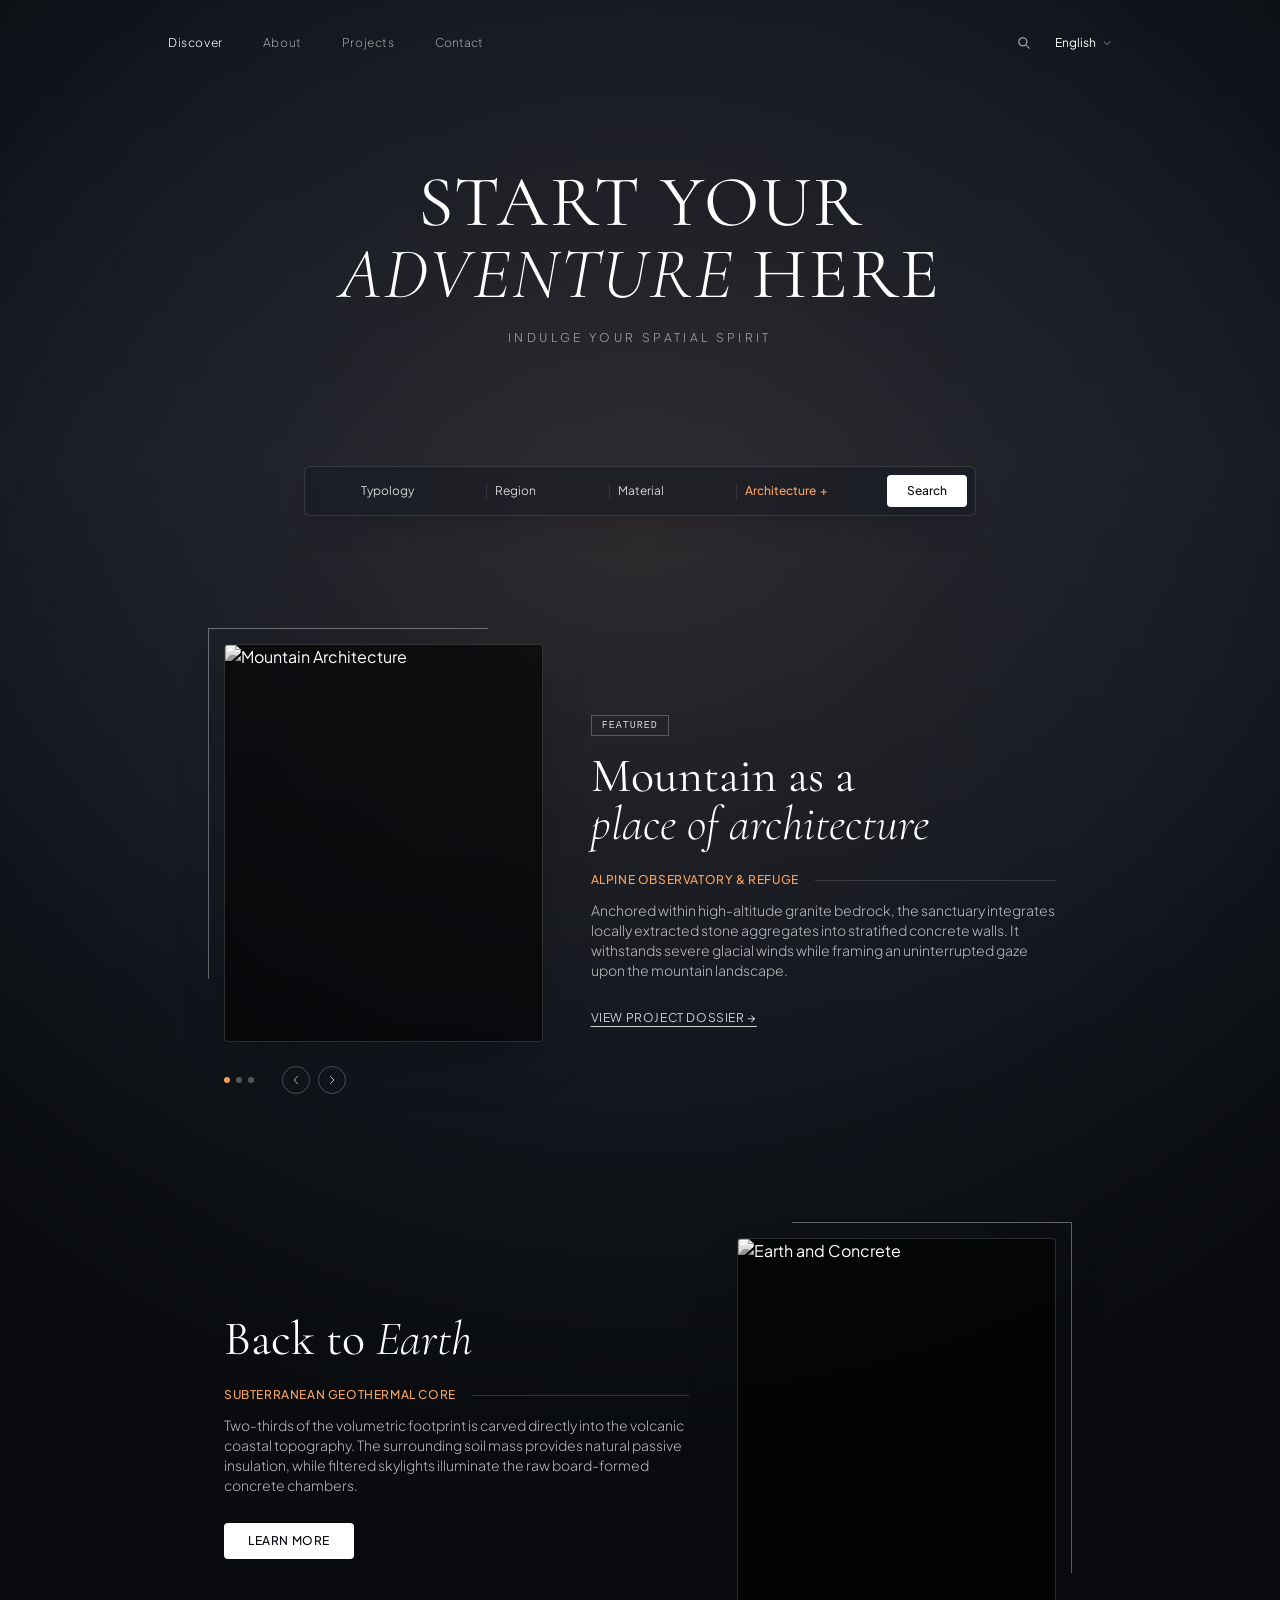
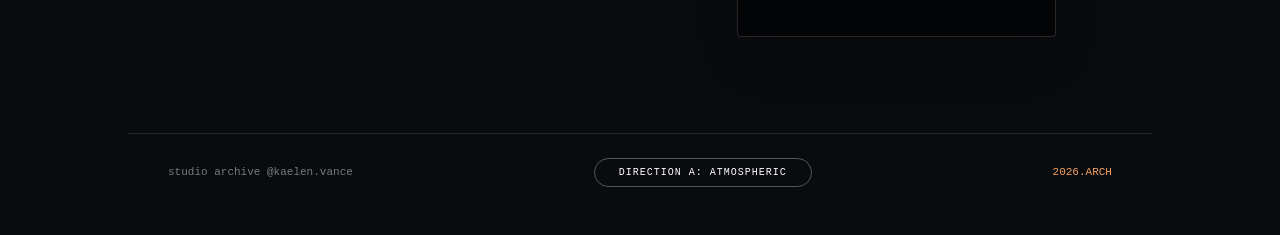
==== commit e8002aaf: "Plain CSS, Multi-page Navigation" ====
--- a/index.html
+++ b/index.html
@@ -1,5 +1,386 @@
 <!DOCTYPE html>
-
-<html lang="en"><head><meta charset="utf-8"/><meta content="width=device-width,initial-scale=1" name="viewport"/><meta content="Bilingual architecture graduate student portfolio: projects, photography and creative work." name="description"/><title>Architectural Portfolio — LO YU HSIN</title><link href="https://fonts.googleapis.com" rel="preconnect"/><link crossorigin="" href="https://fonts.gstatic.com" rel="preconnect"/><link href="https://fonts.googleapis.com/css2?family=Cormorant+Garamond:ital,wght@0,400;0,500;1,400&amp;family=DM+Serif+Display:ital@0;1&amp;family=Plus+Jakarta+Sans:wght@300;400;500;600&amp;family=IBM+Plex+Mono:wght@400;500&amp;display=swap" rel="stylesheet"/><link href="./css/style.css" rel="stylesheet"/><script defer="" src="./js/content.js"></script><script defer="" src="./js/language.js"></script><script defer="" src="./js/menu.js"></script></head><body data-page="index.html" id="top"><div aria-hidden="true" class="global-ambient"></div><header class="site-header"><div class="header-shell"><a aria-label="Home" class="brand" href="./index.html">LO YU HSIN<span class="brand-mark">✦</span><small>ARCHITECTURAL PORTFOLIO</small></a><button aria-controls="primary-navigation" aria-expanded="false" aria-label="Toggle menu" class="mobile-menu-toggle" type="button">☰</button><nav aria-label="Primary navigation" class="primary-nav" id="primary-navigation"><a class="nav-link active" data-i18n="nav.home" href="./index.html">Home</a><a class="nav-link" data-i18n="nav.about" href="./about.html">About</a><a class="nav-link" data-i18n="nav.design" href="./projects.html">Design</a><a class="nav-link" data-i18n="nav.photo" href="./photography.html">Photography</a><a class="nav-link" data-i18n="nav.other" href="./other.html">Others</a></nav><button aria-label="Switch language" class="lang-switch" type="button">EN / 繁中</button></div></header><main class="site-main" id="main-content"><section class="hero-section"><div class="hero-art"><img alt="Portfolio illustration" fetchpriority="high" src="./assets/images/hero/visual-01.webp"/><h1 class="hero-wordmark">Portf<span class="star-inline">✦</span>olio</h1></div><p class="hero-kicker">2024–2026 <span>✦</span> LO YU HSIN <span>✦</span> NTUST M.ARCH</p><p class="hero-quote"><span data-i18n="hero.quote">SUSTAINABLE ARCHITECTURE: CO-EXISTENCE BETWEEN HUMANITY &amp; ENVIRONMENT</span></p><div class="hero-links"><a href="./projects.html"><span data-i18n="bar.design">Architecture</span> ↗</a><a href="./other.html#sports"><span data-i18n="bar.sports">Athletics</span> ↗</a><a href="./other.html#travel"><span data-i18n="bar.travel">Travel</span> ↗</a></div></section><section class="feature feature-about" id="about-preview"><div class="feature-copy"><span class="eyebrow">01 / ABOUT ME</span><h2><span data-i18n="about.heading">About Me
-Spatial &amp; Architectural Observer</span></h2><p class="supporting"><span data-i18n="about.sub">M.Arch at National Taiwan University of Science and Technology (2025–NOW)
-B.Arch at Chaoyang University of Technology (2021–2025)</span></p><p><span data-i18n="about.desc">I am currently studying architecture at the National Taiwan University of Science and Technology and graduated from the Department of Architecture at Chaoyang University of Technology. My design work includes renewable energy facilities, adaptive reuse, a park parking-area redevelopment proposal, and a corporate headquarters. I also explore spatial representation through models, photography, and drawing.</span></p><a class="text-link" href="./about.html"><span data-i18n="btn.view_full_about">View Full Profile →</span></a></div><a class="feature-image photo-framed" href="./about.html"><img alt="Lo Yu Hsin portrait" loading="lazy" src="./assets/images/hero/visual-02.webp"/></a></section><section class="home-section" id="design-preview"><div class="section-heading"><div><span class="eyebrow">02 / DESIGN PROJECTS</span><h2>Design Projects</h2></div><a class="text-link" href="./projects.html"><span data-i18n="site.allprojects">View all projects</span></a></div><div class="home-project-grid"><a class="project-tile" href="./project-01.html"><img alt="Green Energy Research Center — Renewable Energy Research and Applications" loading="lazy" src="./assets/images/projects/project-01/cover-01.webp"/><div><span class="eyebrow">PROJECT 01</span><h3 data-project-field="thesis:title">Green Energy Research Center — Renewable Energy Research and Applications</h3><p data-project-field="thesis:desc">A renewable energy research and public exhibition center near Taichung Port, integrating research, workspace, and experiential education.</p><span class="text-link"><span data-i18n="site.viewproject">View project details →</span></span></div></a><a class="project-tile" href="./project-02.html"><img alt="Time-Space Station — Dali Tobacco Plant" loading="lazy" src="./assets/images/projects/project-02/cover-01.webp"/><div><span class="eyebrow">PROJECT 02</span><h3 data-project-field="p1:title">Time-Space Station — Dali Tobacco Plant</h3><p data-project-field="p1:desc">An adaptive reuse proposal for the historical Taichung Tobacco Plant. Inspired by Dali’s historical name "Dali-Yi" (wooden mooring stakes).</p><span class="text-link"><span data-i18n="site.viewproject">View project details →</span></span></div></a><a class="project-tile" href="./project-03.html"><img alt="Breathing Coastline — Anping Vision Pavilion" loading="lazy" src="./assets/images/projects/project-03/cover-01.webp"/><div><span class="eyebrow">PROJECT 03</span><h3 data-project-field="p2:title">Breathing Coastline — Anping Vision Pavilion</h3><p data-project-field="p2:desc">Located at Lin Mo-Niang Park by Anping Harbor, Tainan. Elevated ground-floor brick arches capture sea breezes into a central thermal chimney atrium.</p><span class="text-link"><span data-i18n="site.viewproject">View project details →</span></span></div></a><a class="project-tile" href="./project-04.html"><img alt="The Bright Future — Unilever Headquarters" loading="lazy" src="./assets/images/projects/project-04/cover-01.webp"/><div><span class="eyebrow">PROJECT 04</span><h3 data-project-field="p3:title">The Bright Future — Unilever Headquarters</h3><p data-project-field="p3:desc">A 3-person collaborative corporate headquarters in Taichung. Massing is split along solar trajectories into twin towers linked by cantilevered Green Boxes.</p><span class="text-link"><span data-i18n="site.viewproject">View project details →</span></span></div></a></div></section><section class="feature" id="photography-preview"><a class="feature-image photo-framed" href="./photography.html"><img alt="Architectural photography" loading="lazy" src="./assets/images/photography/photo-01.webp"/></a><div class="feature-copy"><span class="eyebrow">03 / PHOTOGRAPHY</span><h2>Photography</h2><p><span data-i18n="extra.5">Documenting architecture, light, and space.</span></p><a class="text-link" href="./photography.html"><span data-i18n="site.explore">Explore collection →</span></a></div></section><section class="feature" id="other-preview"><div class="feature-copy"><span class="eyebrow">04 / OTHER</span><h2>Other Works</h2><p><span data-i18n="extra.6">Architectural models, drawings, sports and travel observations.</span></p><a class="text-link" href="./other.html"><span data-i18n="site.explore">Explore collection →</span></a></div><a class="feature-image photo-framed" href="./other.html"><img alt="Architectural model" loading="lazy" src="./assets/images/other/models/model-01.webp"/></a></section></main><footer class="site-footer"><p>© 2026 LO YU HSIN · <a href="mailto:loyuhsin000@gmail.com">loyuhsin000@gmail.com</a> · NTUST Graduate Institute of Architecture</p><a class="to-top" href="#top">↑ Back to top</a></footer></body></html>+<html lang="zh-Hant" class="scroll-smooth">
+<head>
+  <meta charset="UTF-8">
+  <meta name="viewport" content="width=device-width, initial-scale=1.0">
+  <title>Kaelen Vance — Architectural Practice</title>
+  
+  <!-- Fonts: High-Contrast Editorial Serif & Refined Sans -->
+  <link rel="preconnect" href="https://fonts.googleapis.com">
+  <link rel="preconnect" href="https://fonts.gstatic.com" crossorigin>
+  <link href="https://fonts.googleapis.com/css2?family=Cormorant+Garamond:ital,wght@0,300;0,400;0,600;1,300;1,400&family=Plus+Jakarta+Sans:wght@300;400;500&family=Noto+Serif+TC:wght@300;400;600&family=Noto+Sans+TC:wght@300;400;500&display=swap" rel="stylesheet">
+  
+
+  <link rel="stylesheet" href="./css/prototype.css">
+</head>
+<body id="page-body" class="bg-canvas-black hero-sky-bg text-slate-100 min-h-screen font-sans selection:bg-accent-orange selection:text-canvas-black transition-colors duration-500">
+
+  <!-- ========================================================================= -->
+  <!-- 1. TOP MINIMALIST NAVIGATION (Matches reference clean layout)             -->
+  <!-- ========================================================================= -->
+  <header class="w-full max-w-5xl mx-auto px-6 sm:px-10 pt-8 pb-4 flex items-center justify-between text-xs tracking-wider relative z-30">
+    <nav class="flex items-center gap-6 sm:gap-10 text-white/70 font-light">
+      <a href="./index.html" id="nav-discover" class="text-white transition-colors hover:text-white" data-i18n="nav_discover">Discover</a>
+      <a href="./about.html" id="nav-about" class="hover:text-white transition-colors text-white/60" data-i18n="nav_about">About</a>
+      <a href="./projects.html" id="nav-projects" class="hover:text-white transition-colors text-white/60" data-i18n="nav_projects">Projects</a>
+      <button onclick="switchTab('contact')" id="nav-contact" class="hover:text-white transition-colors text-white/60" data-i18n="nav_contact">Contact</button>
+    </nav>
+
+    <!-- Search icon & Language Switcher -->
+    <div class="flex items-center gap-5 text-white/70">
+      <button onclick="toggleSearch()" class="hover:text-white transition-colors p-1" title="Search">
+        <svg class="w-3.5 h-3.5" fill="none" stroke="currentColor" viewBox="0 0 24 24"><path stroke-linecap="round" stroke-linejoin="round" stroke-width="1.8" d="M21 21l-6-6m2-5a7 7 0 11-14 0 7 7 0 0114 0z"/></svg>
+      </button>
+
+      <!-- Language selector styled as reference dropdown -->
+      <button onclick="toggleLanguage()" class="flex items-center gap-1.5 text-xs tracking-normal font-normal text-white hover:text-accent-orange transition-colors">
+        <span id="lang-label">English</span>
+        <svg class="w-2.5 h-2.5 opacity-60" fill="none" stroke="currentColor" viewBox="0 0 24 24"><path stroke-linecap="round" stroke-linejoin="round" stroke-width="2" d="M19 9l-7 7-7-7"/></svg>
+      </button>
+    </div>
+  </header>
+
+  <!-- Quick Filter/Search Drawer (Optional & Hidden by default) -->
+  <div id="quick-search-bar" class="hidden max-w-5xl mx-auto px-6 sm:px-10 mb-4 transition-all">
+    <input type="text" id="quick-input" oninput="liveFilter(this.value)" placeholder="Search projects (e.g. Valais, Alpine, Timber, Concrete)..." class="w-full bg-black/40 border border-white/20 text-xs px-4 py-2.5 text-white placeholder-white/40 rounded focus:outline-none focus:border-accent-orange font-mono">
+  </div>
+
+  <!-- ========================================================================= -->
+  <!-- 2. MAIN EDITORIAL CONTENT CONTAINER                                       -->
+  <!-- ========================================================================= -->
+  <main class="max-w-4xl mx-auto px-6 sm:px-8 pt-10 pb-24 space-y-24 sm:space-y-32 relative z-10">
+
+    <!-- TAB 1: DISCOVER / MAIN PAGE (Reference Homage) -->
+    <section id="tab-discover" class="space-y-20 sm:space-y-28 fade-content">
+
+      <!-- HERO: Editorial Asymmetric Typography -->
+      <div class="pt-6 sm:pt-14 pb-2 text-center space-y-4">
+        <h1 id="hero-heading" class="font-serif text-4xl sm:text-6xl md:text-7xl font-normal text-white tracking-wide leading-tight">
+          START YOUR <br>
+          <span class="italic font-light">ADVENTURE</span> HERE
+        </h1>
+        <p id="hero-subheading" class="text-xs tracking-[0.28em] uppercase text-white/60 font-light pt-1">
+          INDULGE YOUR SPATIAL SPIRIT
+        </p>
+      </div>
+
+      <!-- FLOATING CAPSULE BAR (Directly inspired by reference pill) -->
+      <div class="flex justify-center -mt-6">
+        <div class="frosted-pill-bar rounded-md p-1.5 sm:p-2 flex flex-wrap items-center justify-between gap-3 text-xs w-full max-w-2xl shadow-xl">
+          <div class="flex items-center justify-around flex-grow divide-x divide-white/10 text-white/80 px-2 py-1 text-[11px] sm:text-xs">
+            <button onclick="filterType('All')" class="px-2 hover:text-accent-orange transition-colors" data-i18n="filter_typology">Typology</button>
+            <button onclick="filterType('Alpine')" class="px-2 hover:text-accent-orange transition-colors" data-i18n="filter_region">Region</button>
+            <button onclick="filterType('Concrete')" class="px-2 hover:text-accent-orange transition-colors" data-i18n="filter_material">Material</button>
+            <button onclick="filterType('All')" class="px-2 text-accent-orange flex items-center gap-1 font-medium">
+              <span data-i18n="filter_more">Architecture</span>
+              <span class="text-xs">+</span>
+            </button>
+          </div>
+          <button onclick="switchTab('projects')" class="bg-white text-canvas-black hover:bg-accent-orange hover:text-white transition-all text-xs font-medium px-5 py-2 rounded shadow-sm shrink-0" data-i18n="btn_search">
+            Search
+          </button>
+        </div>
+      </div>
+
+      <!-- =================================================================== -->
+      <!-- FEATURED BLOCK 01 (Left Framed Image + Right Editorial Text)        -->
+      <!-- =================================================================== -->
+      <div class="grid grid-cols-1 md:grid-cols-12 gap-8 sm:gap-12 items-center pt-4">
+        <!-- Left: Image with offset line frame -->
+        <div class="md:col-span-5 flex flex-col items-center md:items-start">
+          <div class="frame-box-left w-full max-w-xs cursor-pointer group" onclick="showProjectModal('project-01')">
+            <div class="relative z-10 aspect-[4/5] overflow-hidden bg-black/60 rounded border border-white/15 shadow-2xl">
+              <img 
+                id="feat-img-1"
+                src="https://images.unsplash.com/photo-1513694203232-719a280e022f?auto=format&fit=crop&w=1000&q=80" 
+                alt="Mountain Architecture"
+                class="w-full h-full object-cover grayscale contrast-110 group-hover:scale-105 group-hover:grayscale-0 transition-all duration-700 ease-out"
+                loading="lazy"
+              />
+            </div>
+          </div>
+
+          <!-- Carousel Controls matching reference (Dots + Arrows) -->
+          <div class="flex items-center gap-4 mt-6">
+            <div class="flex items-center gap-1.5">
+              <span class="w-1.5 h-1.5 rounded-full bg-accent-orange"></span>
+              <span class="w-1.5 h-1.5 rounded-full bg-white/30"></span>
+              <span class="w-1.5 h-1.5 rounded-full bg-white/30"></span>
+            </div>
+            <div class="flex items-center gap-2 ml-3">
+              <button onclick="prevFeatured()" class="w-7 h-7 rounded-full border border-white/25 hover:border-accent-orange flex items-center justify-center text-white/70 hover:text-white transition-colors">
+                <svg class="w-3 h-3" fill="none" stroke="currentColor" viewBox="0 0 24 24"><path stroke-linecap="round" stroke-linejoin="round" stroke-width="2" d="M15 19l-7-7 7-7"/></svg>
+              </button>
+              <button onclick="nextFeatured()" class="w-7 h-7 rounded-full border border-white/25 hover:border-accent-orange flex items-center justify-center text-white/70 hover:text-white transition-colors">
+                <svg class="w-3 h-3" fill="none" stroke="currentColor" viewBox="0 0 24 24"><path stroke-linecap="round" stroke-linejoin="round" stroke-width="2" d="M9 5l7 7-7 7"/></svg>
+              </button>
+            </div>
+          </div>
+        </div>
+
+        <!-- Right: Text column -->
+        <div class="md:col-span-7 space-y-4">
+          <div class="inline-block border border-white/25 px-2.5 py-0.5 text-[10px] tracking-widest text-white/80 uppercase font-mono" data-i18n="badge_featured">
+            FEATURED
+          </div>
+
+          <h2 id="feat-title-1" class="font-serif text-3xl sm:text-5xl text-white font-normal leading-[1.12]">
+            Mountain as a <br>
+            <span class="italic font-light">place of architecture</span>
+          </h2>
+
+          <div class="pt-2 space-y-3">
+            <div class="flex items-center gap-4">
+              <p id="feat-subtitle-1" class="text-xs tracking-wider text-accent-orange uppercase font-medium">
+                Alpine Observatory & Refuge
+              </p>
+              <div class="h-[1px] flex-grow bg-white/15"></div>
+            </div>
+
+            <p id="feat-desc-1" class="text-xs sm:text-sm text-white/70 font-light leading-relaxed">
+              Anchored within high-altitude granite bedrock, the sanctuary integrates locally extracted stone aggregates into stratified concrete walls. It withstands severe glacial winds while framing an uninterrupted gaze upon the mountain landscape.
+            </p>
+          </div>
+
+          <div class="pt-2">
+            <button onclick="showProjectModal('project-01')" class="text-xs text-white/80 hover:text-accent-orange tracking-wider uppercase underline underline-offset-4 transition-colors" data-i18n="btn_view_project">
+              View Project Dossier →
+            </button>
+          </div>
+        </div>
+      </div>
+
+      <!-- =================================================================== -->
+      <!-- FEATURED BLOCK 02 (Left Text + Right Framed Image - Inverted)       -->
+      <!-- =================================================================== -->
+      <div class="grid grid-cols-1 md:grid-cols-12 gap-8 sm:gap-12 items-center pt-8">
+        <!-- Left: Text column -->
+        <div class="md:col-span-7 order-2 md:order-1 space-y-4">
+          <h2 id="feat-title-2" class="font-serif text-3xl sm:text-5xl text-white font-normal leading-[1.12]">
+            Back to <span class="italic font-light">Earth</span>
+          </h2>
+
+          <div class="pt-2 space-y-3">
+            <div class="flex items-center gap-4">
+              <p id="feat-subtitle-2" class="text-xs tracking-wider text-accent-orange uppercase font-medium">
+                Subterranean Geothermal Core
+              </p>
+              <div class="h-[1px] flex-grow bg-white/15"></div>
+            </div>
+
+            <p id="feat-desc-2" class="text-xs sm:text-sm text-white/70 font-light leading-relaxed">
+              Two-thirds of the volumetric footprint is carved directly into the volcanic coastal topography. The surrounding soil mass provides natural passive insulation, while filtered skylights illuminate the raw board-formed concrete chambers.
+            </p>
+          </div>
+
+          <div class="pt-3">
+            <button onclick="showProjectModal('project-02')" class="bg-white text-canvas-black hover:bg-accent-orange hover:text-white transition-all text-xs tracking-wider uppercase px-6 py-2.5 rounded font-medium" data-i18n="btn_learn_more">
+              Learn More
+            </button>
+          </div>
+        </div>
+
+        <!-- Right: Image with right-offset frame -->
+        <div class="md:col-span-5 order-1 md:order-2 flex justify-center md:justify-end">
+          <div class="frame-box-right w-full max-w-xs cursor-pointer group" onclick="showProjectModal('project-02')">
+            <div class="relative z-10 aspect-[4/5] overflow-hidden bg-black/60 rounded border border-white/15 shadow-2xl">
+              <img 
+                id="feat-img-2"
+                src="https://images.unsplash.com/photo-1545324418-cc1a3fa10c00?auto=format&fit=crop&w=1000&q=80" 
+                alt="Earth and Concrete"
+                class="w-full h-full object-cover grayscale contrast-110 group-hover:scale-105 group-hover:grayscale-0 transition-all duration-700 ease-out"
+                loading="lazy"
+              />
+            </div>
+          </div>
+        </div>
+      </div>
+
+    </section>
+
+    <!-- TAB 2: ABOUT (Simplified Bio & CV download) -->
+    <section id="tab-about" class="hidden space-y-12 fade-content">
+      <div class="border-b border-white/15 pb-4">
+        <h2 class="font-serif text-3xl sm:text-5xl text-white font-normal" data-i18n="about_heading">Spatial Practice & Bio</h2>
+      </div>
+
+      <div class="grid grid-cols-1 md:grid-cols-12 gap-8 items-start">
+        <div class="md:col-span-5">
+          <div class="frame-box-left w-full max-w-xs">
+            <div class="relative z-10 aspect-[3/4] overflow-hidden bg-black/60 rounded border border-white/15">
+              <img src="https://images.unsplash.com/photo-1534528741775-53994a69daeb?auto=format&fit=crop&w=800&q=80" alt="Architect Portrait" class="w-full h-full object-cover grayscale contrast-115">
+            </div>
+          </div>
+        </div>
+        <div class="md:col-span-7 space-y-6">
+          <p id="about-text-1" class="text-sm text-white/80 font-light leading-relaxed">
+            Kaelen Vance is an architectural researcher and designer focusing on cold-climate vernacular tectonics, mass timber structures, and site-excavated monolithic concrete.
+          </p>
+          <p id="about-text-2" class="text-sm text-white/70 font-light leading-relaxed">
+            Our practice approaches architecture not as decorative enclosure, but as an enduring geological dialogue between topographical gravity and atmospheric light.
+          </p>
+
+          <div class="pt-4 border-t border-white/10 space-y-3 font-mono text-xs text-white/70">
+            <div class="flex justify-between">
+              <span>ETH Zürich — MAS Arch</span>
+              <span class="text-accent-orange">2021–2023</span>
+            </div>
+            <div class="flex justify-between">
+              <span>Royal Danish Academy — B.Arch</span>
+              <span class="text-accent-orange">2016–2020</span>
+            </div>
+          </div>
+
+          <div class="pt-4">
+            <a href="javascript:void(0)" onclick="notify('Downloading CV: assets/documents/CV.pdf')" class="inline-flex items-center gap-2 border border-white/30 text-white hover:border-accent-orange hover:text-accent-orange px-5 py-2.5 rounded text-xs tracking-wider uppercase transition-all">
+              <svg class="w-3.5 h-3.5" fill="none" stroke="currentColor" viewBox="0 0 24 24"><path stroke-linecap="round" stroke-linejoin="round" stroke-width="2" d="M4 16v1a3 3 0 003 3h10a3 3 0 003-3v-1m-4-4l-4 4m0 0l-4-4m4 4V4"/></svg>
+              <span data-i18n="btn_cv">Download CV.pdf</span>
+            </a>
+          </div>
+        </div>
+      </div>
+    </section>
+
+    <!-- TAB 3: PROJECTS (Clean Gallery Matrix) -->
+    <section id="tab-projects" class="hidden space-y-10 fade-content">
+      <div class="border-b border-white/15 pb-4 flex justify-between items-baseline">
+        <h2 class="font-serif text-3xl sm:text-5xl text-white font-normal" data-i18n="projects_heading">Selected Works</h2>
+        <span class="text-xs text-white/40 font-mono">04 PLATES</span>
+      </div>
+
+      <div class="grid grid-cols-1 sm:grid-cols-2 gap-8" id="projects-grid">
+        <!-- Project 01 -->
+        <article onclick="showProjectModal('project-01')" class="group cursor-pointer space-y-3">
+          <div class="aspect-[16/10] overflow-hidden bg-black/60 rounded border border-white/15 relative">
+            <img src="https://images.unsplash.com/photo-1513694203232-719a280e022f?auto=format&fit=crop&w=1000&q=80" alt="Valais Monolith" class="w-full h-full object-cover grayscale group-hover:grayscale-0 group-hover:scale-105 transition-all duration-500">
+            <div class="absolute top-2.5 right-2.5 text-[10px] font-mono bg-black/80 px-2 py-0.5 text-accent-orange border border-white/10">01</div>
+          </div>
+          <div class="flex justify-between items-baseline">
+            <h3 class="font-serif text-2xl text-white group-hover:text-accent-orange transition-colors">Valais Alpine Monolith</h3>
+            <span class="text-xs text-white/40">Switzerland</span>
+          </div>
+          <p class="text-xs text-white/60 font-light">Granite concrete observatory resting on alpine permafrost bedrock.</p>
+        </article>
+
+        <!-- Project 02 -->
+        <article onclick="showProjectModal('project-02')" class="group cursor-pointer space-y-3">
+          <div class="aspect-[16/10] overflow-hidden bg-black/60 rounded border border-white/15 relative">
+            <img src="https://images.unsplash.com/photo-1545324418-cc1a3fa10c00?auto=format&fit=crop&w=1000&q=80" alt="Reykjanes Core" class="w-full h-full object-cover grayscale group-hover:grayscale-0 group-hover:scale-105 transition-all duration-500">
+            <div class="absolute top-2.5 right-2.5 text-[10px] font-mono bg-black/80 px-2 py-0.5 text-accent-orange border border-white/10">02</div>
+          </div>
+          <div class="flex justify-between items-baseline">
+            <h3 class="font-serif text-2xl text-white group-hover:text-accent-orange transition-colors">Subterranean Reykjanes</h3>
+            <span class="text-xs text-white/40">Iceland</span>
+          </div>
+          <p class="text-xs text-white/60 font-light">Carved volcanic thermal bath utilizing passive earthen insulation.</p>
+        </article>
+
+        <!-- Project 03 -->
+        <article onclick="showProjectModal('project-03')" class="group cursor-pointer space-y-3">
+          <div class="aspect-[16/10] overflow-hidden bg-black/60 rounded border border-white/15 relative">
+            <img src="https://images.unsplash.com/photo-1503387762-592deb58ef4e?auto=format&fit=crop&w=1000&q=80" alt="Timber Vault" class="w-full h-full object-cover grayscale group-hover:grayscale-0 group-hover:scale-105 transition-all duration-500">
+            <div class="absolute top-2.5 right-2.5 text-[10px] font-mono bg-black/80 px-2 py-0.5 text-accent-orange border border-white/10">03</div>
+          </div>
+          <div class="flex justify-between items-baseline">
+            <h3 class="font-serif text-2xl text-white group-hover:text-accent-orange transition-colors">The Timber Vault</h3>
+            <span class="text-xs text-white/40">Japan</span>
+          </div>
+          <p class="text-xs text-white/60 font-light">Laminated Japanese cedar rib vault with joinery-free tension nodes.</p>
+        </article>
+
+        <!-- Project 04 -->
+        <article onclick="showProjectModal('project-04')" class="group cursor-pointer space-y-3">
+          <div class="aspect-[16/10] overflow-hidden bg-black/60 rounded border border-white/15 relative">
+            <img src="https://images.unsplash.com/photo-1509316975850-ff9c5deb0cd9?auto=format&fit=crop&w=1000&q=80" alt="Dune Pavilion" class="w-full h-full object-cover grayscale group-hover:grayscale-0 group-hover:scale-105 transition-all duration-500">
+            <div class="absolute top-2.5 right-2.5 text-[10px] font-mono bg-black/80 px-2 py-0.5 text-accent-orange border border-white/10">04</div>
+          </div>
+          <div class="flex justify-between items-baseline">
+            <h3 class="font-serif text-2xl text-white group-hover:text-accent-orange transition-colors">Dune Research Hub</h3>
+            <span class="text-xs text-white/40">Namibia</span>
+          </div>
+          <p class="text-xs text-white/60 font-light">Compressed rammed sand dunes engineered for desert diurnal shifts.</p>
+        </article>
+      </div>
+    </section>
+
+    <!-- TAB 4: CONTACT -->
+    <section id="tab-contact" class="hidden space-y-8 fade-content max-w-lg">
+      <div class="border-b border-white/15 pb-4">
+        <h2 class="font-serif text-3xl sm:text-5xl text-white font-normal" data-i18n="contact_heading">Inquiries</h2>
+      </div>
+      <p class="text-xs sm:text-sm text-white/70 font-light">
+        For commissions, academic lectures, or spatial research collaborations:
+      </p>
+      <div class="space-y-2 text-xs font-mono text-white/80">
+        <p>EMAIL: studio@kaelenvance.ch</p>
+        <p>LOCATION: Valais / Zürich / Taipei</p>
+        <p>INSTAGRAM: @kaelen.vance</p>
+      </div>
+    </section>
+
+  </main>
+
+  <!-- ========================================================================= -->
+  <!-- 3. MINIMALIST FOOTER (With Reference Bottom Capsule Bar)                  -->
+  <!-- ========================================================================= -->
+  <footer class="w-full max-w-5xl mx-auto px-6 sm:px-10 pb-12 pt-6 border-t border-white/10 flex flex-col sm:flex-row items-center justify-between gap-6 text-[11px] font-mono text-white/45">
+    <div>
+      <span>studio archive @kaelen.vance</span>
+    </div>
+
+    <!-- Center capsule button inspired directly by PART EDBAR in reference mockup -->
+    <div>
+      <button onclick="toggleDirectionStyle()" id="style-toggle-btn" class="px-6 py-1.5 rounded-full border border-white/30 text-white hover:bg-white hover:text-canvas-black transition-all text-[10px] tracking-widest uppercase font-medium">
+        DIRECTION A: ATMOSPHERIC
+      </button>
+    </div>
+
+    <div>
+      <span class="text-accent-orange">2026.ARCH</span>
+    </div>
+  </footer>
+
+  <!-- ========================================================================= -->
+  <!-- 4. PROJECT DOSSIER MODAL (Simple, Elegant Popup for project-01..04)       -->
+  <!-- ========================================================================= -->
+  <div id="project-modal" class="fixed inset-0 z-50 bg-black/90 backdrop-blur-md hidden items-center justify-center p-4 sm:p-6">
+    <div class="bg-[#111419] border border-white/20 w-full max-w-2xl rounded p-6 sm:p-8 space-y-6 relative max-h-[90vh] overflow-y-auto">
+      <button onclick="closeProjectModal()" class="absolute top-5 right-5 text-white/40 hover:text-white text-sm font-mono">✕</button>
+      
+      <div>
+        <span id="modal-category" class="text-accent-orange text-[10px] tracking-widest uppercase font-mono">TYPOLOGY</span>
+        <h3 id="modal-title" class="font-serif text-3xl sm:text-4xl text-white mt-1">Project Title</h3>
+        <p id="modal-location" class="text-xs text-white/50 font-mono">Location // Year</p>
+      </div>
+
+      <div class="aspect-[16/9] overflow-hidden rounded border border-white/10">
+        <img id="modal-img" src="" alt="Project image" class="w-full h-full object-cover grayscale contrast-110">
+      </div>
+
+      <p id="modal-desc" class="text-xs sm:text-sm text-white/80 font-light leading-relaxed"></p>
+
+      <div class="grid grid-cols-2 gap-4 border-t border-white/10 pt-4 font-mono text-xs">
+        <div>
+          <span class="text-white/40 block">PRIMARY MATERIAL</span>
+          <span id="modal-mat" class="text-white">Material</span>
+        </div>
+        <div>
+          <span class="text-white/40 block">GROSS FLOOR AREA</span>
+          <span id="modal-area" class="text-white">Area</span>
+        </div>
+      </div>
+    </div>
+  </div>
+
+  <!-- Toast Notification -->
+  <div id="toast" class="fixed bottom-6 right-6 z-50 bg-[#161a20] border border-accent-orange text-white text-xs px-4 py-2 rounded shadow-2xl hidden items-center gap-2 font-mono">
+    <span class="w-2 h-2 rounded-full bg-accent-orange"></span>
+    <span id="toast-text">Notification</span>
+  </div>
+
+  <!-- ========================================================================= -->
+  <!-- 5. JAVASCRIPT LOGIC                                                       -->
+  <!-- ========================================================================= -->
+  <script src="./js/main.js" defer></script>
+</body>
+</html>
--- a/css/prototype.css
+++ b/css/prototype.css
@@ -0,0 +1,329 @@
+/* STEP 03 - Local plain CSS. Reconstructed from the prototype's declared layout values. No Tailwind script, packages or runtime. */
+*,::before,::after{box-sizing:border-box;border-width:0;border-style:solid;border-color:#e5e7eb}
+html{line-height:1.5;-webkit-text-size-adjust:100%;tab-size:4;font-family:ui-sans-serif,system-ui,sans-serif;font-feature-settings:normal}
+body{margin:0;line-height:inherit}
+h1,h2,h3,h4,h5,h6,p,figure,blockquote,dl,dd{margin:0}
+h1,h2,h3,h4,h5,h6{font-size:inherit;font-weight:inherit}
+a{color:inherit;text-decoration:inherit}
+button,input,select,textarea{font-family:inherit;font-size:100%;font-weight:inherit;line-height:inherit;color:inherit;margin:0;padding:0}
+button{background-color:transparent;background-image:none;cursor:pointer}
+button,input{border-radius:0}
+img,svg,video,canvas{display:block;vertical-align:middle}
+img,video{max-width:100%;height:auto}
+:disabled{cursor:default}
+/* Existing prototype layout - same max widths, spaces, fonts, positioning and breakpoints. */
+.-mt-6{margin-top:-1.5rem}
+.absolute{position:absolute}
+.aspect-\[16\/10\]{aspect-ratio:16 / 10}
+.aspect-\[16\/9\]{aspect-ratio:16 / 9}
+.aspect-\[3\/4\]{aspect-ratio:3 / 4}
+.aspect-\[4\/5\]{aspect-ratio:4 / 5}
+.backdrop-blur-md{backdrop-filter:blur(12px)}
+.bg-\[\#111419\]{background-color:#111419}
+.bg-\[\#161a20\]{background-color:#161a20}
+.bg-accent-orange{background-color:#F4A261}
+.bg-black\/40{background-color:rgba(0, 0, 0, 0.4)}
+.bg-black\/60{background-color:rgba(0, 0, 0, 0.6)}
+.bg-black\/80{background-color:rgba(0, 0, 0, 0.8)}
+.bg-black\/90{background-color:rgba(0, 0, 0, 0.9)}
+.bg-canvas-black{background-color:#090B0E}
+.bg-white{background-color:#fff}
+.bg-white\/15{background-color:rgba(255, 255, 255, 0.15)}
+.bg-white\/30{background-color:rgba(255, 255, 255, 0.3)}
+.block{display:block}
+.border{border-width:1px}
+.border-accent-orange{border-color:#F4A261}
+.border-b{border-bottom-width:1px}
+.border-t{border-top-width:1px}
+.border-white\/10{border-color:rgba(255, 255, 255, 0.1)}
+.border-white\/15{border-color:rgba(255, 255, 255, 0.15)}
+.border-white\/20{border-color:rgba(255, 255, 255, 0.2)}
+.border-white\/25{border-color:rgba(255, 255, 255, 0.25)}
+.border-white\/30{border-color:rgba(255, 255, 255, 0.3)}
+.bottom-6{bottom:1.5rem}
+.contrast-110{filter:contrast(1.1)}
+.contrast-115{filter:contrast(1.15)}
+.cursor-pointer{cursor:pointer}
+.divide-white\/10 > :not([hidden]) ~ :not([hidden]){border-left-color:rgba(255, 255, 255, 0.1)}
+.divide-x{border-left-width:0}
+.duration-500{transition-duration:500ms}
+.duration-700{transition-duration:700ms}
+.ease-out{transition-timing-function:cubic-bezier(0,0,.2,1)}
+.fixed{position:fixed}
+.flex{display:flex}
+.flex-col{flex-direction:column}
+.flex-grow{flex-grow:1}
+.flex-wrap{flex-wrap}
+.font-light{font-weight:300}
+.font-medium{font-weight:500}
+.font-mono{font-family:ui-monospace,SFMono-Regular,Menlo,Monaco,Consolas,"Liberation Mono",monospace}
+.font-normal{font-weight:400}
+.font-sans{font-family:"Plus Jakarta Sans","Noto Sans TC",sans-serif}
+.font-serif{font-family:"Cormorant Garamond","Noto Serif TC",serif}
+.gap-1{gap:0.25rem}
+.gap-1\.5{gap:0.375rem}
+.gap-2{gap:0.5rem}
+.gap-3{gap:0.75rem}
+.gap-4{gap:1rem}
+.gap-5{gap:1.25rem}
+.gap-6{gap:1.5rem}
+.gap-8{gap:2rem}
+.grayscale{filter:grayscale(1)}
+.grid{display:grid}
+.grid-cols-1{grid-template-columns:repeat(1,minmax(0,1fr))}
+.grid-cols-2{grid-template-columns:repeat(2,minmax(0,1fr))}
+.h-1\.5{height:0.375rem}
+.h-2{height:0.5rem}
+.h-2\.5{height:0.625rem}
+.h-3{height:0.75rem}
+.h-3\.5{height:0.875rem}
+.h-7{height:1.75rem}
+.h-\[1px\]{height:1px}
+.h-full{height:100%}
+.hidden{display:none}
+.inline-block{display:inline-block}
+.inline-flex{display:inline-flex}
+.inset-0{inset:0}
+.italic{font-style:italic}
+.items-baseline{align-items:baseline}
+.items-center{align-items:center}
+.items-start{align-items:flex-start}
+.justify-around{justify-content:space-around}
+.justify-between{justify-content:space-between}
+.justify-center{justify-content:center}
+.leading-\[1\.12\]{line-height:1.12}
+.leading-relaxed{line-height:1.625}
+.leading-tight{line-height:1.25}
+.max-h-\[90vh\]{max-height:90vh}
+.max-w-2xl{max-width:42rem}
+.max-w-4xl{max-width:56rem}
+.max-w-5xl{max-width:64rem}
+.max-w-lg{max-width:32rem}
+.max-w-xs{max-width:20rem}
+.mb-4{margin-bottom:1rem}
+.min-h-screen{min-height:100vh}
+.ml-3{margin-left:0.75rem}
+.mt-1{margin-top:0.25rem}
+.mt-6{margin-top:1.5rem}
+.mx-auto{margin-left:auto;margin-right:auto}
+.object-cover{object-fit:cover}
+.opacity-60{opacity:.6}
+.order-1{order:1}
+.order-2{order:2}
+.overflow-hidden{overflow:hidden}
+.overflow-y-auto{overflow-y:auto}
+.p-1{padding:0.25rem}
+.p-1\.5{padding:0.375rem}
+.p-4{padding:1rem}
+.p-6{padding:1.5rem}
+.pb-12{padding-bottom:3rem}
+.pb-2{padding-bottom:0.5rem}
+.pb-24{padding-bottom:6rem}
+.pb-4{padding-bottom:1rem}
+.placeholder-white\/40::placeholder{color:rgba(255, 255, 255, 0.4)}
+.pt-1{padding-top:0.25rem}
+.pt-10{padding-top:2.5rem}
+.pt-2{padding-top:0.5rem}
+.pt-3{padding-top:0.75rem}
+.pt-4{padding-top:1rem}
+.pt-6{padding-top:1.5rem}
+.pt-8{padding-top:2rem}
+.px-2{padding-left:0.5rem;padding-right:0.5rem}
+.px-2\.5{padding-left:0.625rem;padding-right:0.625rem}
+.px-4{padding-left:1rem;padding-right:1rem}
+.px-5{padding-left:1.25rem;padding-right:1.25rem}
+.px-6{padding-left:1.5rem;padding-right:1.5rem}
+.py-0\.5{padding-top:0.125rem;padding-bottom:0.125rem}
+.py-1{padding-top:0.25rem;padding-bottom:0.25rem}
+.py-1\.5{padding-top:0.375rem;padding-bottom:0.375rem}
+.py-2{padding-top:0.5rem;padding-bottom:0.5rem}
+.py-2\.5{padding-top:0.625rem;padding-bottom:0.625rem}
+.relative{position:relative}
+.right-2\.5{right:0.625rem}
+.right-5{right:1.25rem}
+.right-6{right:1.5rem}
+.rounded{border-radius:.25rem}
+.rounded-full{border-radius:9999px}
+.rounded-md{border-radius:.375rem}
+.scroll-smooth{scroll-behavior:smooth}
+.selection\:bg-accent-orange::selection{background-color:#F4A261}
+.selection\:text-canvas-black::selection{color:#090B0E}
+.shadow-2xl{box-shadow:0 25px 50px -12px rgba(0,0,0,.25)}
+.shadow-sm{box-shadow:0 1px 2px 0 rgba(0,0,0,.05)}
+.shadow-xl{box-shadow:0 20px 25px -5px rgba(0,0,0,.1),0 8px 10px -6px rgba(0,0,0,.1)}
+.shrink-0{flex-shrink:0}
+.space-y-10 > :not([hidden]) ~ :not([hidden]){margin-top:2.5rem}
+.space-y-12 > :not([hidden]) ~ :not([hidden]){margin-top:3rem}
+.space-y-2 > :not([hidden]) ~ :not([hidden]){margin-top:0.5rem}
+.space-y-20 > :not([hidden]) ~ :not([hidden]){margin-top:5rem}
+.space-y-24 > :not([hidden]) ~ :not([hidden]){margin-top:6rem}
+.space-y-3 > :not([hidden]) ~ :not([hidden]){margin-top:0.75rem}
+.space-y-4 > :not([hidden]) ~ :not([hidden]){margin-top:1rem}
+.space-y-6 > :not([hidden]) ~ :not([hidden]){margin-top:1.5rem}
+.space-y-8 > :not([hidden]) ~ :not([hidden]){margin-top:2rem}
+.text-2xl{font-size:1.5rem;line-height:2rem}
+.text-3xl{font-size:1.875rem;line-height:2.25rem}
+.text-4xl{font-size:2.25rem;line-height:2.5rem}
+.text-\[10px\]{font-size:10px}
+.text-\[11px\]{font-size:11px}
+.text-accent-orange{color:#F4A261}
+.text-canvas-black{color:#090B0E}
+.text-center{text-align:center}
+.text-slate-100{color:#f1f5f9}
+.text-sm{font-size:.875rem;line-height:1.25rem}
+.text-white{color:#fff}
+.text-white\/40{color:rgba(255, 255, 255, 0.4)}
+.text-white\/45{color:rgba(255, 255, 255, 0.45)}
+.text-white\/50{color:rgba(255, 255, 255, 0.5)}
+.text-white\/60{color:rgba(255, 255, 255, 0.6)}
+.text-white\/70{color:rgba(255, 255, 255, 0.7)}
+.text-white\/80{color:rgba(255, 255, 255, 0.8)}
+.text-xs{font-size:.75rem;line-height:1rem}
+.top-2\.5{top:0.625rem}
+.top-5{top:1.25rem}
+.tracking-\[0\.28em\]{letter-spacing:.28em}
+.tracking-normal{letter-spacing:0}
+.tracking-wide{letter-spacing:.025em}
+.tracking-wider{letter-spacing:.05em}
+.tracking-widest{letter-spacing:.1em}
+.transition-all{transition-property:all;transition-timing-function:cubic-bezier(.4,0,.2,1);transition-duration:150ms}
+.transition-colors{transition-property:color,background-color,border-color,text-decoration-color,fill,stroke;transition-timing-function:cubic-bezier(.4,0,.2,1);transition-duration:150ms}
+.underline{text-decoration-line:underline}
+.underline-offset-4{text-underline-offset:4px}
+.uppercase{text-transform:uppercase}
+.w-1\.5{width:0.375rem}
+.w-2{width:0.5rem}
+.w-2\.5{width:0.625rem}
+.w-3{width:0.75rem}
+.w-3\.5{width:0.875rem}
+.w-7{width:1.75rem}
+.w-full{width:100%}
+.z-10{z-index:10}
+.z-30{z-index:30}
+.z-50{z-index:50}
+.focus\:border-accent-orange:focus{border-color:#F4A261}
+.focus\:outline-none:focus{outline:2px solid transparent;outline-offset:2px}
+.group:hover .group-hover\:grayscale-0{filter:grayscale(0)}
+.group:hover .group-hover\:scale-105{transform:scale(1.05)}
+.group:hover .group-hover\:text-accent-orange{color:#F4A261}
+.hover\:bg-accent-orange:hover{background-color:#F4A261}
+.hover\:bg-white:hover{background-color:#fff}
+.hover\:border-accent-orange:hover{border-color:#F4A261}
+.hover\:text-accent-orange:hover{color:#F4A261}
+.hover\:text-canvas-black:hover{color:#090B0E}
+.hover\:text-white:hover{color:#fff}
+@media (min-width:640px){
+.sm\:flex-row{flex-direction:row}
+.sm\:gap-10{gap:2.5rem}
+.sm\:gap-12{gap:3rem}
+.sm\:grid-cols-2{grid-template-columns:repeat(2,minmax(0,1fr))}
+.sm\:p-2{padding:0.5rem}
+.sm\:p-6{padding:1.5rem}
+.sm\:p-8{padding:2rem}
+.sm\:pt-14{padding-top:3.5rem}
+.sm\:px-10{padding-left:2.5rem;padding-right:2.5rem}
+.sm\:px-8{padding-left:2rem;padding-right:2rem}
+.sm\:space-y-28 > :not([hidden]) ~ :not([hidden]){margin-top:7rem}
+.sm\:space-y-32 > :not([hidden]) ~ :not([hidden]){margin-top:8rem}
+.sm\:text-4xl{font-size:2.25rem;line-height:2.5rem}
+.sm\:text-5xl{font-size:3rem;line-height:1}
+.sm\:text-6xl{font-size:3.75rem;line-height:1}
+.sm\:text-sm{font-size:.875rem;line-height:1.25rem}
+.sm\:text-xs{font-size:.75rem;line-height:1rem}
+}
+@media (min-width:768px){
+.md\:col-span-5{grid-column:span 5 / span 5}
+.md\:col-span-7{grid-column:span 7 / span 7}
+.md\:grid-cols-12{grid-template-columns:repeat(12,minmax(0,1fr))}
+.md\:items-start{align-items:flex-start}
+.md\:justify-end{justify-content:flex-end}
+.md\:order-1{order:1}
+.md\:order-2{order:2}
+.md\:text-7xl{font-size:4.5rem;line-height:1}
+}
+/* Inter-element divider rule from the original Tailwind configuration */
+.divide-x > :not([hidden]) ~ :not([hidden]){border-right-width:0;border-left-width:1px}
+/* Original custom rules, preserved verbatim below */
+/* Atmospheric misty dusk backdrop matching reference */
+    .hero-sky-bg {
+      background: 
+        radial-gradient(ellipse 90% 60% at 50% 28%, rgba(138, 110, 96, 0.22) 0%, rgba(30, 36, 45, 0.45) 50%, rgba(9, 11, 14, 0.98) 85%),
+        linear-gradient(180deg, #0d1117 0%, #151922 25%, #090b0e 65%);
+    }
+
+    /* Minimalist blueprint alternate background */
+    .blueprint-mode {
+      background: #090B0E !important;
+      background-image: 
+        linear-gradient(rgba(244, 162, 97, 0.05) 1px, transparent 1px),
+        linear-gradient(90deg, rgba(244, 162, 97, 0.05) 1px, transparent 1px) !important;
+      background-size: 40px 40px !important;
+    }
+
+    /* Reference Card Framed Offset Wireframe (Thin elegant white wireframe) */
+    .frame-box-left {
+      position: relative;
+    }
+    .frame-box-left::before {
+      content: '';
+      position: absolute;
+      top: -16px;
+      left: -16px;
+      width: 88%;
+      height: 88%;
+      border-top: 1px solid rgba(255, 255, 255, 0.35);
+      border-left: 1px solid rgba(255, 255, 255, 0.35);
+      pointer-events: none;
+      z-index: 0;
+      transition: all 0.35s ease;
+    }
+    .frame-box-left:hover::before {
+      border-color: #F4A261;
+      transform: translate(-3px, -3px);
+    }
+
+    .frame-box-right {
+      position: relative;
+    }
+    .frame-box-right::before {
+      content: '';
+      position: absolute;
+      top: -16px;
+      right: -16px;
+      width: 88%;
+      height: 88%;
+      border-top: 1px solid rgba(255, 255, 255, 0.35);
+      border-right: 1px solid rgba(255, 255, 255, 0.35);
+      pointer-events: none;
+      z-index: 0;
+      transition: all 0.35s ease;
+    }
+    .frame-box-right:hover::before {
+      border-color: #F4A261;
+      transform: translate(3px, -3px);
+    }
+
+    /* Frosted glass bar with delicate border */
+    .frosted-pill-bar {
+      background: rgba(22, 27, 34, 0.55);
+      backdrop-filter: blur(14px);
+      -webkit-backdrop-filter: blur(14px);
+      border: 1px solid rgba(255, 255, 255, 0.12);
+    }
+
+    /* Smooth transition */
+    .fade-content {
+      animation: fadeIn 0.4s ease-out forwards;
+    }
+    @keyframes fadeIn {
+      from { opacity: 0; transform: translateY(6px); }
+      to { opacity: 1; transform: translateY(0); }
+    }
+
+/* Compose grayscale + contrast on the original reference images. */
+.grayscale.contrast-110 {filter:grayscale(1) contrast(1.1)}
+.grayscale.contrast-115 {filter:grayscale(1) contrast(1.15)}
+.group:hover .group-hover\:grayscale-0 {filter:grayscale(0)}
+.group:hover .grayscale.contrast-110.group-hover\:grayscale-0 {filter:grayscale(0) contrast(1.1)}
+
+.group:hover .group-hover\:scale-105{transform:scale(1.05)}
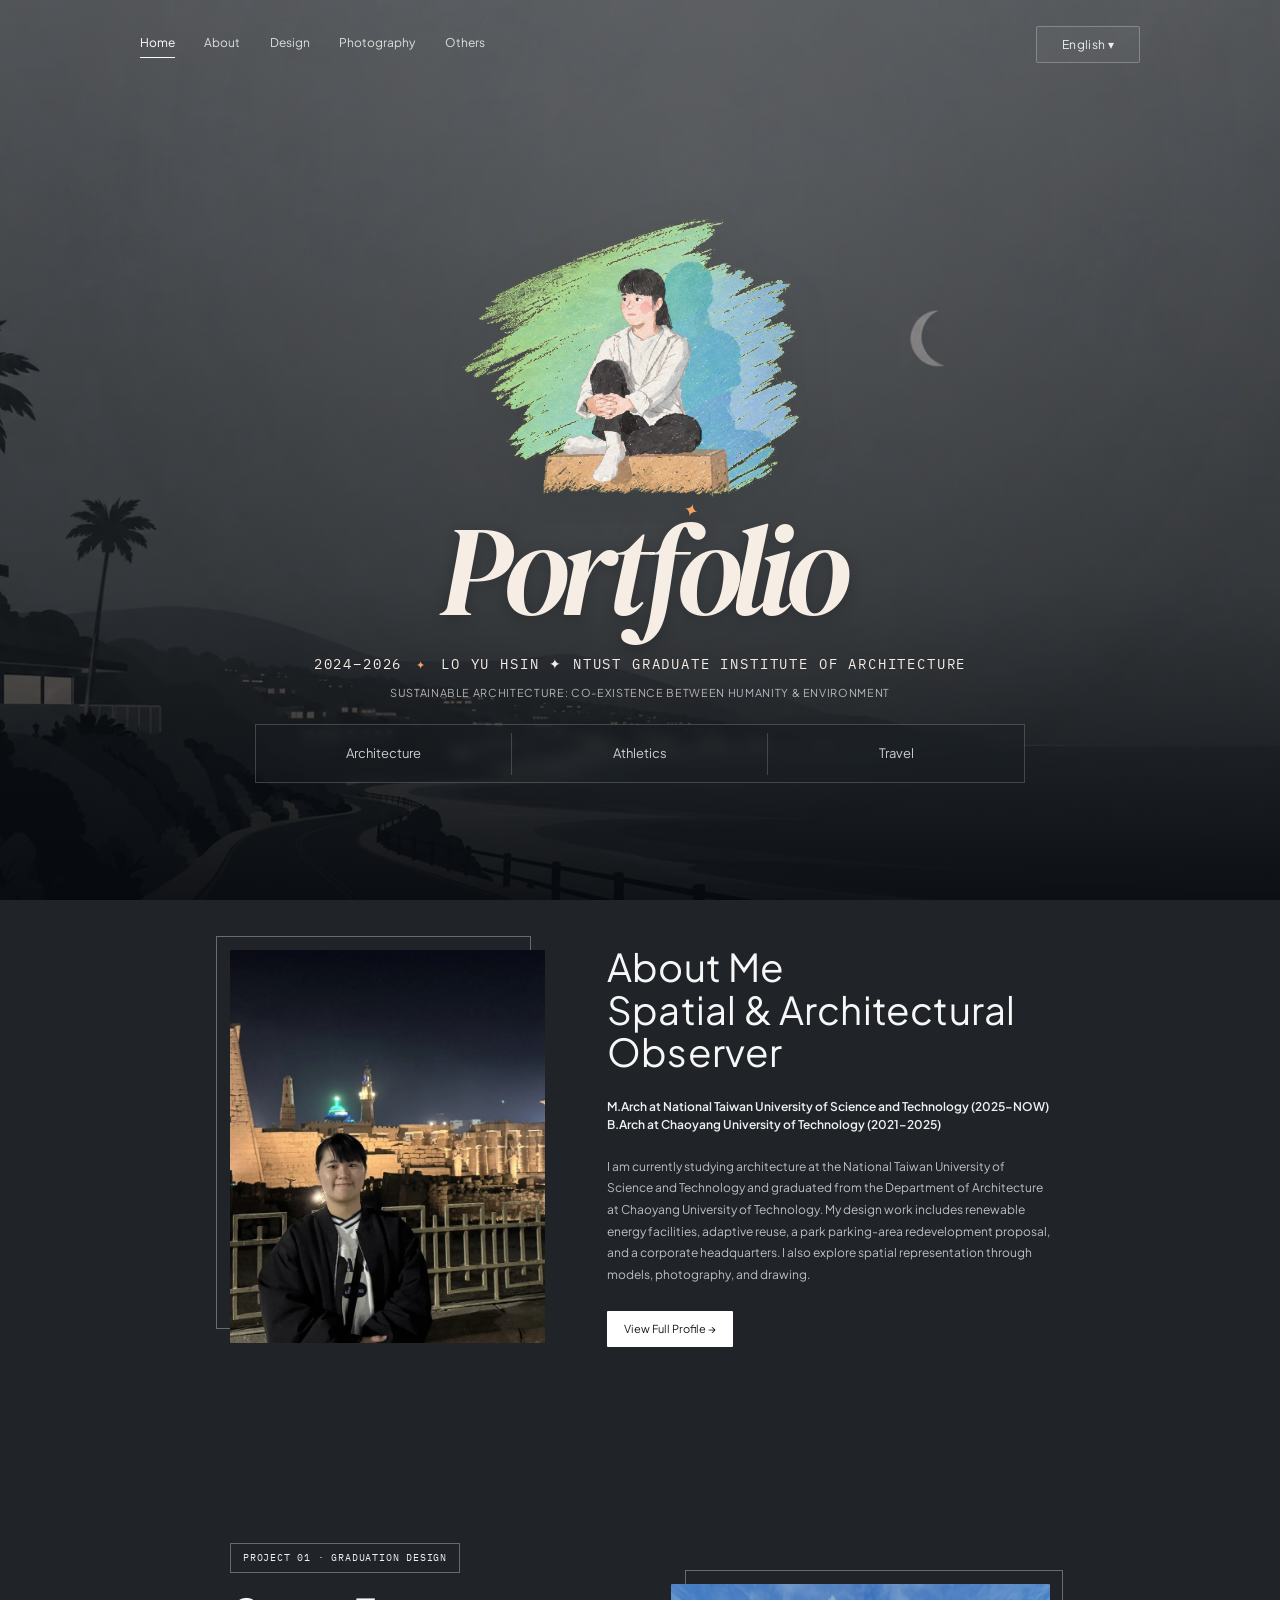
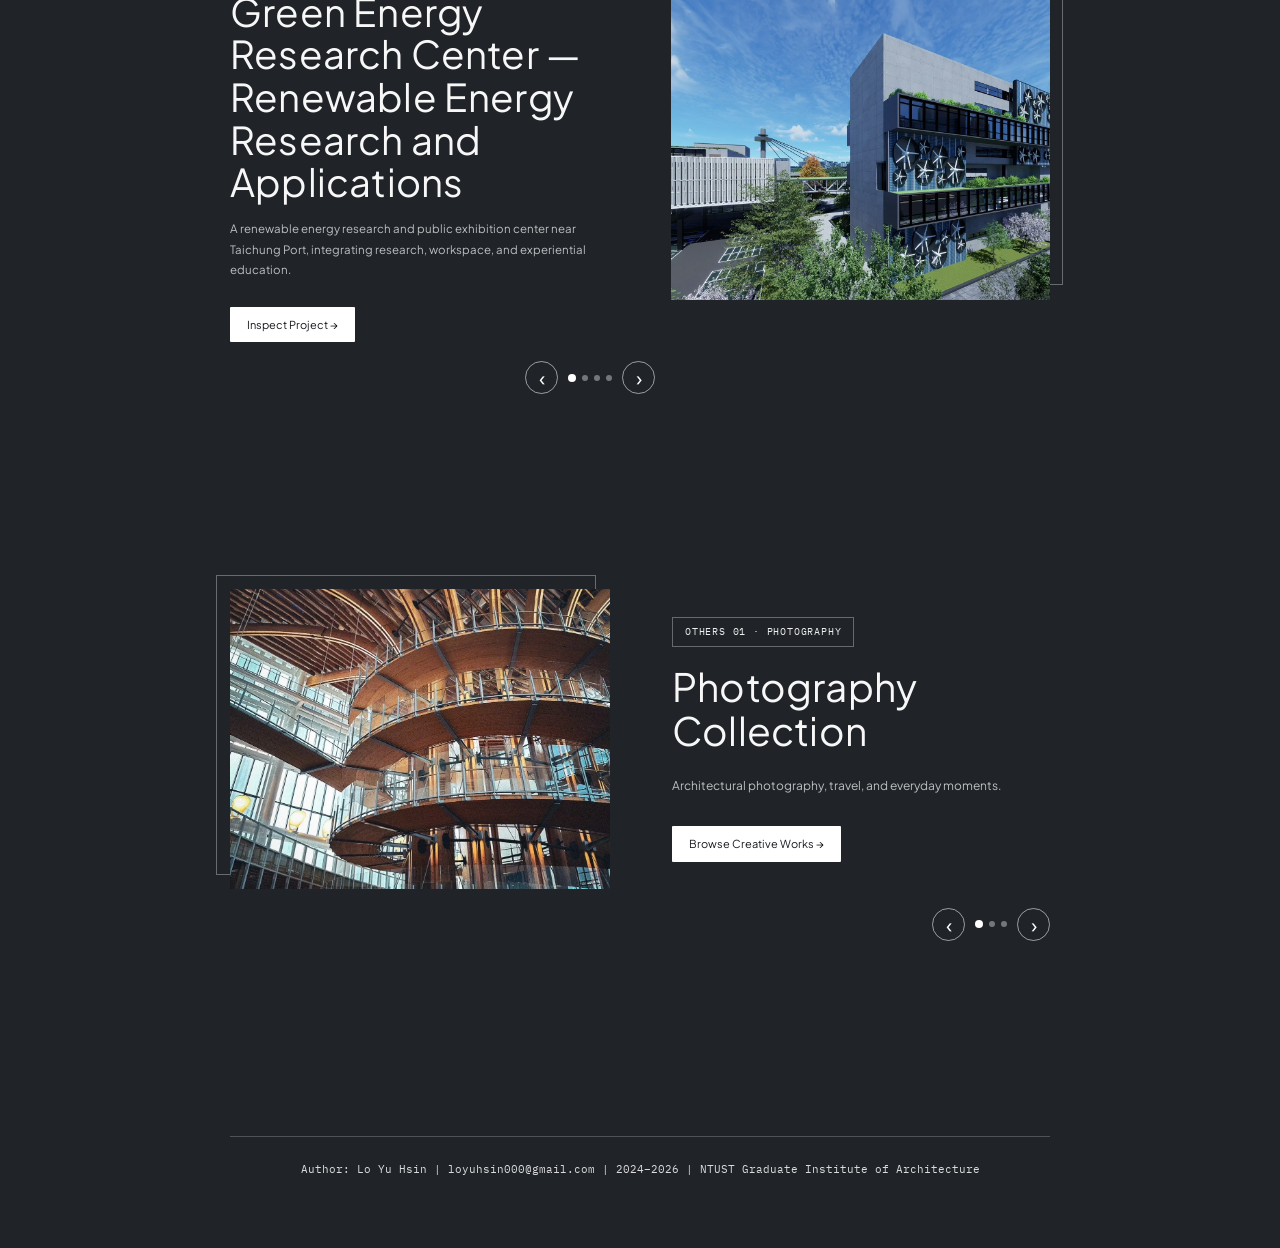
==== commit 1db14c61: "Key Points: Redesign the homepage and add a sports tourism page" ====
--- a/index.html
+++ b/index.html
@@ -1,386 +1,251 @@
 <!DOCTYPE html>
-<html lang="zh-Hant" class="scroll-smooth">
+
+<html lang="en">
 <head>
-  <meta charset="UTF-8">
-  <meta name="viewport" content="width=device-width, initial-scale=1.0">
-  <title>Kaelen Vance — Architectural Practice</title>
-  
-  <!-- Fonts: High-Contrast Editorial Serif & Refined Sans -->
-  <link rel="preconnect" href="https://fonts.googleapis.com">
-  <link rel="preconnect" href="https://fonts.gstatic.com" crossorigin>
-  <link href="https://fonts.googleapis.com/css2?family=Cormorant+Garamond:ital,wght@0,300;0,400;0,600;1,300;1,400&family=Plus+Jakarta+Sans:wght@300;400;500&family=Noto+Serif+TC:wght@300;400;600&family=Noto+Sans+TC:wght@300;400;500&display=swap" rel="stylesheet">
-  
-
-  <link rel="stylesheet" href="./css/prototype.css">
-</head>
-<body id="page-body" class="bg-canvas-black hero-sky-bg text-slate-100 min-h-screen font-sans selection:bg-accent-orange selection:text-canvas-black transition-colors duration-500">
-
-  <!-- ========================================================================= -->
-  <!-- 1. TOP MINIMALIST NAVIGATION (Matches reference clean layout)             -->
-  <!-- ========================================================================= -->
-  <header class="w-full max-w-5xl mx-auto px-6 sm:px-10 pt-8 pb-4 flex items-center justify-between text-xs tracking-wider relative z-30">
-    <nav class="flex items-center gap-6 sm:gap-10 text-white/70 font-light">
-      <a href="./index.html" id="nav-discover" class="text-white transition-colors hover:text-white" data-i18n="nav_discover">Discover</a>
-      <a href="./about.html" id="nav-about" class="hover:text-white transition-colors text-white/60" data-i18n="nav_about">About</a>
-      <a href="./projects.html" id="nav-projects" class="hover:text-white transition-colors text-white/60" data-i18n="nav_projects">Projects</a>
-      <button onclick="switchTab('contact')" id="nav-contact" class="hover:text-white transition-colors text-white/60" data-i18n="nav_contact">Contact</button>
-    </nav>
-
-    <!-- Search icon & Language Switcher -->
-    <div class="flex items-center gap-5 text-white/70">
-      <button onclick="toggleSearch()" class="hover:text-white transition-colors p-1" title="Search">
-        <svg class="w-3.5 h-3.5" fill="none" stroke="currentColor" viewBox="0 0 24 24"><path stroke-linecap="round" stroke-linejoin="round" stroke-width="1.8" d="M21 21l-6-6m2-5a7 7 0 11-14 0 7 7 0 0114 0z"/></svg>
+<meta charset="utf-8"/>
+<meta content="width=device-width, initial-scale=1" name="viewport"/>
+<meta content="Architecture graduate student portfolio — design, photography, models, and drawing." name="description"/>
+<title>
+   Portfolio — LO YU HSIN
+  </title>
+<link href="https://fonts.googleapis.com" rel="preconnect"/>
+<link crossorigin="" href="https://fonts.gstatic.com" rel="preconnect"/>
+<link href="https://fonts.googleapis.com/css2?family=Cormorant+Garamond:ital,wght@0,400;0,500;0,600;1,400;1,500&amp;family=Noto+Serif+TC:wght@400;500;600&amp;family=DM+Serif+Display:ital@0;1&amp;family=Plus+Jakarta+Sans:wght@300;400;500;600&amp;family=IBM+Plex+Mono:wght@400;500&amp;display=swap" rel="stylesheet"/>
+<link href="./css/style.css" rel="stylesheet"/>
+<script defer="" src="./js/content.js">
+</script>
+<script defer="" src="./js/language.js">
+</script>
+<script defer="" src="./js/menu.js">
+</script>
+<script defer="" src="./js/carousel.js">
+</script>
+<script defer="" src="./js/image-guard.js"></script></head>
+<body class="home-v3 site-v4" data-page="index.html" id="top">
+<div aria-hidden="true" class="global-ambient">
+</div>
+<header class="site-header">
+<div class="header-shell">
+<button aria-controls="primary-navigation" aria-expanded="false" aria-label="Toggle menu" class="mobile-menu-toggle" type="button">
+     ☰
+    </button>
+<nav aria-label="Primary navigation" class="primary-nav" id="primary-navigation">
+<a class="nav-link active" data-i18n="nav.home" href="./index.html">
+      Home
+     </a>
+<a class="nav-link" data-i18n="nav.about" href="./about.html">
+      About
+     </a>
+<a class="nav-link" data-i18n="nav.design" href="./projects.html">
+      Design
+     </a>
+<a class="nav-link" data-i18n="nav.photo" href="./photography.html">
+      Photography
+     </a>
+<a class="nav-link" data-i18n="nav.other" href="./other.html">
+      Others
+     </a>
+</nav>
+<button aria-label="Choose language" class="lang-switch" type="button">English ▾</button>
+</div>
+</header>
+<main class="home-editorial" id="main-content">
+<section aria-labelledby="home-portfolio-title" class="ed-hero">
+<a aria-label="About Me — View full profile" class="hero-art-link" href="./about.html"><img alt="Hand-painted seated figure against a green and blue brushstroke" class="ed-hero-art" fetchpriority="high" src="./assets/images/hero/visual-01.webp"/></a>
+<h1 class="ed-wordmark" id="home-portfolio-title">
+     Portfolio
+     <span aria-hidden="true" class="ed-wordstar">
+      ✦
+     </span>
+</h1>
+<p class="ed-identity">
+<span>
+      2024–2026
+     </span>
+<b aria-hidden="true">
+      ✦
+     </b>
+<span data-i18n="home.identity">
+      LO YU HSIN <span class="identity-star" aria-hidden="true">✦</span> NTUST GRADUATE INSTITUTE OF ARCHITECTURE
+     </span>
+</p>
+<p class="ed-statement" data-i18n="hero.quote">
+     SUSTAINABLE ARCHITECTURE: CO-EXISTENCE BETWEEN HUMANITY &amp; ENVIRONMENT
+    </p>
+<nav aria-label="Explore featured content" class="ed-hero-links">
+<a data-i18n="bar.design" href="./projects.html">
+      Architecture
+     </a>
+<a data-i18n="bar.sports" href="./sports.html">
+      Athletics
+     </a>
+<a data-i18n="bar.travel" href="./travel.html">
+      Travel
+     </a>
+</nav>
+</section>
+<section aria-labelledby="home-about-title" class="ed-section ed-about" id="about-preview">
+<a class="editorial-visual about-visual" href="./about.html">
+<span class="editorial-image-clip"><img alt="LO YU HSIN portrait at night near historic architecture" loading="lazy" src="./assets/images/hero/visual-02.webp"/></span>
+</a>
+<div class="editorial-copy">
+<h2 data-i18n="about.heading" id="home-about-title">
+      About Me
+Spatial &amp; Architectural Observer
+     </h2>
+<p class="ed-education" data-i18n="about.sub">
+      M.Arch at National Taiwan University of Science and Technology (2025–NOW)
+B.Arch at Chaoyang University of Technology (2021–2025)
+     </p>
+<p data-i18n="about.desc">
+      I am currently studying architecture at the National Taiwan University of Science and Technology and graduated from the Department of Architecture at Chaoyang University of Technology. My design work includes renewable energy facilities, adaptive reuse, a park parking-area redevelopment proposal, and a corporate headquarters. I also explore spatial representation through models, photography, and drawing.
+     </p>
+<a class="ed-button" data-i18n="btn.view_full_about" href="./about.html">
+      View Full Profile →
+     </a>
+</div>
+</section>
+<section aria-label="Featured design projects" class="ed-section ed-design" id="design-preview">
+<div aria-label="Four architecture projects" class="ed-carousel" data-carousel="" data-count="4">
+<article aria-label="Project 1 of 4" class="editorial-slide project-preview-slide" data-slide="">
+<div class="editorial-copy project-copy">
+<span class="ed-tag" data-i18n="home.project.tag1">
+        PROJECT 01 · ARCHITECTURAL DESIGN
+       </span>
+<h2 data-project-field="thesis:title">
+        Green Energy Research Center — Renewable Energy Research and Applications
+       </h2>
+<p data-project-field="thesis:desc">
+        A renewable energy research and public exhibition center near Taichung Port, integrating research, workspace, and experiential education.
+       </p>
+<div class="ed-actions">
+<a class="ed-button" data-i18n="btn.view_project" href="./project-01.html">
+         View Project Details →
+        </a>
+</div>
+</div>
+<a aria-label="View project 1" class="editorial-visual design-visual" href="./project-01.html">
+<span class="editorial-image-clip"><img alt="Green Energy Research Center — Renewable Energy Research and Applications" loading="lazy" src="./assets/images/projects/project-01/cover-01.webp"/></span>
+</a>
+</article>
+<article aria-label="Project 2 of 4" class="editorial-slide project-preview-slide" data-slide="" hidden="">
+<div class="editorial-copy project-copy">
+<span class="ed-tag" data-i18n="home.project.tag2">
+        PROJECT 02 · ARCHITECTURAL DESIGN
+       </span>
+<h2 data-project-field="p1:title">
+        Time-Space Station — Dali Tobacco Plant
+       </h2>
+<p data-project-field="p1:desc">
+        An adaptive reuse proposal for the historical Taichung Tobacco Plant. Inspired by Dali’s historical name "Dali-Yi" (wooden mooring stakes).
+       </p>
+<div class="ed-actions">
+<a class="ed-button" data-i18n="btn.view_project" href="./project-02.html">
+         View Project Details →
+        </a>
+</div>
+</div>
+<a aria-label="View project 2" class="editorial-visual design-visual" href="./project-02.html">
+<span class="editorial-image-clip"><img alt="Time-Space Station — Dali Tobacco Plant" loading="lazy" src="./assets/images/projects/project-02/cover-01.webp"/></span>
+</a>
+</article>
+<article aria-label="Project 3 of 4" class="editorial-slide project-preview-slide" data-slide="" hidden="">
+<div class="editorial-copy project-copy">
+<span class="ed-tag" data-i18n="home.project.tag3">
+        PROJECT 03 · ARCHITECTURAL DESIGN
+       </span>
+<h2 data-project-field="p2:title">
+        Breathing Coastline — Anping Vision Pavilion
+       </h2>
+<p data-project-field="p2:desc">
+        Located at Lin Mo-Niang Park by Anping Harbor, Tainan. Elevated ground-floor brick arches capture sea breezes into a central thermal chimney atrium.
+       </p>
+<div class="ed-actions">
+<a class="ed-button" data-i18n="btn.view_project" href="./project-03.html">
+         View Project Details →
+        </a>
+</div>
+</div>
+<a aria-label="View project 3" class="editorial-visual design-visual" href="./project-03.html">
+<span class="editorial-image-clip"><img alt="Breathing Coastline — Anping Vision Pavilion" loading="lazy" src="./assets/images/projects/project-03/cover-01.webp"/></span>
+</a>
+</article>
+<article aria-label="Project 4 of 4" class="editorial-slide project-preview-slide" data-slide="" hidden="">
+<div class="editorial-copy project-copy">
+<span class="ed-tag" data-i18n="home.project.tag4">
+        PROJECT 04 · ARCHITECTURAL DESIGN
+       </span>
+<h2 data-project-field="p3:title">
+        The Bright Future — Unilever Headquarters
+       </h2>
+<p data-project-field="p3:desc">
+        A 3-person collaborative corporate headquarters in Taichung. Massing is split along solar trajectories into twin towers linked by cantilevered Green Boxes.
+       </p>
+<div class="ed-actions">
+<a class="ed-button" data-i18n="btn.view_project" href="./project-04.html">
+         View Project Details →
+        </a>
+</div>
+</div>
+<a aria-label="View project 4" class="editorial-visual design-visual" href="./project-04.html">
+<span class="editorial-image-clip"><img alt="The Bright Future — Unilever Headquarters" loading="lazy" src="./assets/images/projects/project-04/cover-01.webp"/></span>
+</a>
+</article>
+<div class="ed-carousel-controls">
+<button aria-label="Previous project" class="ed-circle" data-prev="" type="button">
+       ‹
       </button>
-
-      <!-- Language selector styled as reference dropdown -->
-      <button onclick="toggleLanguage()" class="flex items-center gap-1.5 text-xs tracking-normal font-normal text-white hover:text-accent-orange transition-colors">
-        <span id="lang-label">English</span>
-        <svg class="w-2.5 h-2.5 opacity-60" fill="none" stroke="currentColor" viewBox="0 0 24 24"><path stroke-linecap="round" stroke-linejoin="round" stroke-width="2" d="M19 9l-7 7-7-7"/></svg>
+<div class="ed-dots" data-dots="">
+</div>
+<button aria-label="Next project" class="ed-circle" data-next="" type="button">
+       ›
       </button>
-    </div>
-  </header>
-
-  <!-- Quick Filter/Search Drawer (Optional & Hidden by default) -->
-  <div id="quick-search-bar" class="hidden max-w-5xl mx-auto px-6 sm:px-10 mb-4 transition-all">
-    <input type="text" id="quick-input" oninput="liveFilter(this.value)" placeholder="Search projects (e.g. Valais, Alpine, Timber, Concrete)..." class="w-full bg-black/40 border border-white/20 text-xs px-4 py-2.5 text-white placeholder-white/40 rounded focus:outline-none focus:border-accent-orange font-mono">
-  </div>
-
-  <!-- ========================================================================= -->
-  <!-- 2. MAIN EDITORIAL CONTENT CONTAINER                                       -->
-  <!-- ========================================================================= -->
-  <main class="max-w-4xl mx-auto px-6 sm:px-8 pt-10 pb-24 space-y-24 sm:space-y-32 relative z-10">
-
-    <!-- TAB 1: DISCOVER / MAIN PAGE (Reference Homage) -->
-    <section id="tab-discover" class="space-y-20 sm:space-y-28 fade-content">
-
-      <!-- HERO: Editorial Asymmetric Typography -->
-      <div class="pt-6 sm:pt-14 pb-2 text-center space-y-4">
-        <h1 id="hero-heading" class="font-serif text-4xl sm:text-6xl md:text-7xl font-normal text-white tracking-wide leading-tight">
-          START YOUR <br>
-          <span class="italic font-light">ADVENTURE</span> HERE
-        </h1>
-        <p id="hero-subheading" class="text-xs tracking-[0.28em] uppercase text-white/60 font-light pt-1">
-          INDULGE YOUR SPATIAL SPIRIT
-        </p>
-      </div>
-
-      <!-- FLOATING CAPSULE BAR (Directly inspired by reference pill) -->
-      <div class="flex justify-center -mt-6">
-        <div class="frosted-pill-bar rounded-md p-1.5 sm:p-2 flex flex-wrap items-center justify-between gap-3 text-xs w-full max-w-2xl shadow-xl">
-          <div class="flex items-center justify-around flex-grow divide-x divide-white/10 text-white/80 px-2 py-1 text-[11px] sm:text-xs">
-            <button onclick="filterType('All')" class="px-2 hover:text-accent-orange transition-colors" data-i18n="filter_typology">Typology</button>
-            <button onclick="filterType('Alpine')" class="px-2 hover:text-accent-orange transition-colors" data-i18n="filter_region">Region</button>
-            <button onclick="filterType('Concrete')" class="px-2 hover:text-accent-orange transition-colors" data-i18n="filter_material">Material</button>
-            <button onclick="filterType('All')" class="px-2 text-accent-orange flex items-center gap-1 font-medium">
-              <span data-i18n="filter_more">Architecture</span>
-              <span class="text-xs">+</span>
-            </button>
-          </div>
-          <button onclick="switchTab('projects')" class="bg-white text-canvas-black hover:bg-accent-orange hover:text-white transition-all text-xs font-medium px-5 py-2 rounded shadow-sm shrink-0" data-i18n="btn_search">
-            Search
-          </button>
-        </div>
-      </div>
-
-      <!-- =================================================================== -->
-      <!-- FEATURED BLOCK 01 (Left Framed Image + Right Editorial Text)        -->
-      <!-- =================================================================== -->
-      <div class="grid grid-cols-1 md:grid-cols-12 gap-8 sm:gap-12 items-center pt-4">
-        <!-- Left: Image with offset line frame -->
-        <div class="md:col-span-5 flex flex-col items-center md:items-start">
-          <div class="frame-box-left w-full max-w-xs cursor-pointer group" onclick="showProjectModal('project-01')">
-            <div class="relative z-10 aspect-[4/5] overflow-hidden bg-black/60 rounded border border-white/15 shadow-2xl">
-              <img 
-                id="feat-img-1"
-                src="https://images.unsplash.com/photo-1513694203232-719a280e022f?auto=format&fit=crop&w=1000&q=80" 
-                alt="Mountain Architecture"
-                class="w-full h-full object-cover grayscale contrast-110 group-hover:scale-105 group-hover:grayscale-0 transition-all duration-700 ease-out"
-                loading="lazy"
-              />
-            </div>
-          </div>
-
-          <!-- Carousel Controls matching reference (Dots + Arrows) -->
-          <div class="flex items-center gap-4 mt-6">
-            <div class="flex items-center gap-1.5">
-              <span class="w-1.5 h-1.5 rounded-full bg-accent-orange"></span>
-              <span class="w-1.5 h-1.5 rounded-full bg-white/30"></span>
-              <span class="w-1.5 h-1.5 rounded-full bg-white/30"></span>
-            </div>
-            <div class="flex items-center gap-2 ml-3">
-              <button onclick="prevFeatured()" class="w-7 h-7 rounded-full border border-white/25 hover:border-accent-orange flex items-center justify-center text-white/70 hover:text-white transition-colors">
-                <svg class="w-3 h-3" fill="none" stroke="currentColor" viewBox="0 0 24 24"><path stroke-linecap="round" stroke-linejoin="round" stroke-width="2" d="M15 19l-7-7 7-7"/></svg>
-              </button>
-              <button onclick="nextFeatured()" class="w-7 h-7 rounded-full border border-white/25 hover:border-accent-orange flex items-center justify-center text-white/70 hover:text-white transition-colors">
-                <svg class="w-3 h-3" fill="none" stroke="currentColor" viewBox="0 0 24 24"><path stroke-linecap="round" stroke-linejoin="round" stroke-width="2" d="M9 5l7 7-7 7"/></svg>
-              </button>
-            </div>
-          </div>
-        </div>
-
-        <!-- Right: Text column -->
-        <div class="md:col-span-7 space-y-4">
-          <div class="inline-block border border-white/25 px-2.5 py-0.5 text-[10px] tracking-widest text-white/80 uppercase font-mono" data-i18n="badge_featured">
-            FEATURED
-          </div>
-
-          <h2 id="feat-title-1" class="font-serif text-3xl sm:text-5xl text-white font-normal leading-[1.12]">
-            Mountain as a <br>
-            <span class="italic font-light">place of architecture</span>
-          </h2>
-
-          <div class="pt-2 space-y-3">
-            <div class="flex items-center gap-4">
-              <p id="feat-subtitle-1" class="text-xs tracking-wider text-accent-orange uppercase font-medium">
-                Alpine Observatory & Refuge
-              </p>
-              <div class="h-[1px] flex-grow bg-white/15"></div>
-            </div>
-
-            <p id="feat-desc-1" class="text-xs sm:text-sm text-white/70 font-light leading-relaxed">
-              Anchored within high-altitude granite bedrock, the sanctuary integrates locally extracted stone aggregates into stratified concrete walls. It withstands severe glacial winds while framing an uninterrupted gaze upon the mountain landscape.
-            </p>
-          </div>
-
-          <div class="pt-2">
-            <button onclick="showProjectModal('project-01')" class="text-xs text-white/80 hover:text-accent-orange tracking-wider uppercase underline underline-offset-4 transition-colors" data-i18n="btn_view_project">
-              View Project Dossier →
-            </button>
-          </div>
-        </div>
-      </div>
-
-      <!-- =================================================================== -->
-      <!-- FEATURED BLOCK 02 (Left Text + Right Framed Image - Inverted)       -->
-      <!-- =================================================================== -->
-      <div class="grid grid-cols-1 md:grid-cols-12 gap-8 sm:gap-12 items-center pt-8">
-        <!-- Left: Text column -->
-        <div class="md:col-span-7 order-2 md:order-1 space-y-4">
-          <h2 id="feat-title-2" class="font-serif text-3xl sm:text-5xl text-white font-normal leading-[1.12]">
-            Back to <span class="italic font-light">Earth</span>
-          </h2>
-
-          <div class="pt-2 space-y-3">
-            <div class="flex items-center gap-4">
-              <p id="feat-subtitle-2" class="text-xs tracking-wider text-accent-orange uppercase font-medium">
-                Subterranean Geothermal Core
-              </p>
-              <div class="h-[1px] flex-grow bg-white/15"></div>
-            </div>
-
-            <p id="feat-desc-2" class="text-xs sm:text-sm text-white/70 font-light leading-relaxed">
-              Two-thirds of the volumetric footprint is carved directly into the volcanic coastal topography. The surrounding soil mass provides natural passive insulation, while filtered skylights illuminate the raw board-formed concrete chambers.
-            </p>
-          </div>
-
-          <div class="pt-3">
-            <button onclick="showProjectModal('project-02')" class="bg-white text-canvas-black hover:bg-accent-orange hover:text-white transition-all text-xs tracking-wider uppercase px-6 py-2.5 rounded font-medium" data-i18n="btn_learn_more">
-              Learn More
-            </button>
-          </div>
-        </div>
-
-        <!-- Right: Image with right-offset frame -->
-        <div class="md:col-span-5 order-1 md:order-2 flex justify-center md:justify-end">
-          <div class="frame-box-right w-full max-w-xs cursor-pointer group" onclick="showProjectModal('project-02')">
-            <div class="relative z-10 aspect-[4/5] overflow-hidden bg-black/60 rounded border border-white/15 shadow-2xl">
-              <img 
-                id="feat-img-2"
-                src="https://images.unsplash.com/photo-1545324418-cc1a3fa10c00?auto=format&fit=crop&w=1000&q=80" 
-                alt="Earth and Concrete"
-                class="w-full h-full object-cover grayscale contrast-110 group-hover:scale-105 group-hover:grayscale-0 transition-all duration-700 ease-out"
-                loading="lazy"
-              />
-            </div>
-          </div>
-        </div>
-      </div>
-
-    </section>
-
-    <!-- TAB 2: ABOUT (Simplified Bio & CV download) -->
-    <section id="tab-about" class="hidden space-y-12 fade-content">
-      <div class="border-b border-white/15 pb-4">
-        <h2 class="font-serif text-3xl sm:text-5xl text-white font-normal" data-i18n="about_heading">Spatial Practice & Bio</h2>
-      </div>
-
-      <div class="grid grid-cols-1 md:grid-cols-12 gap-8 items-start">
-        <div class="md:col-span-5">
-          <div class="frame-box-left w-full max-w-xs">
-            <div class="relative z-10 aspect-[3/4] overflow-hidden bg-black/60 rounded border border-white/15">
-              <img src="https://images.unsplash.com/photo-1534528741775-53994a69daeb?auto=format&fit=crop&w=800&q=80" alt="Architect Portrait" class="w-full h-full object-cover grayscale contrast-115">
-            </div>
-          </div>
-        </div>
-        <div class="md:col-span-7 space-y-6">
-          <p id="about-text-1" class="text-sm text-white/80 font-light leading-relaxed">
-            Kaelen Vance is an architectural researcher and designer focusing on cold-climate vernacular tectonics, mass timber structures, and site-excavated monolithic concrete.
-          </p>
-          <p id="about-text-2" class="text-sm text-white/70 font-light leading-relaxed">
-            Our practice approaches architecture not as decorative enclosure, but as an enduring geological dialogue between topographical gravity and atmospheric light.
-          </p>
-
-          <div class="pt-4 border-t border-white/10 space-y-3 font-mono text-xs text-white/70">
-            <div class="flex justify-between">
-              <span>ETH Zürich — MAS Arch</span>
-              <span class="text-accent-orange">2021–2023</span>
-            </div>
-            <div class="flex justify-between">
-              <span>Royal Danish Academy — B.Arch</span>
-              <span class="text-accent-orange">2016–2020</span>
-            </div>
-          </div>
-
-          <div class="pt-4">
-            <a href="javascript:void(0)" onclick="notify('Downloading CV: assets/documents/CV.pdf')" class="inline-flex items-center gap-2 border border-white/30 text-white hover:border-accent-orange hover:text-accent-orange px-5 py-2.5 rounded text-xs tracking-wider uppercase transition-all">
-              <svg class="w-3.5 h-3.5" fill="none" stroke="currentColor" viewBox="0 0 24 24"><path stroke-linecap="round" stroke-linejoin="round" stroke-width="2" d="M4 16v1a3 3 0 003 3h10a3 3 0 003-3v-1m-4-4l-4 4m0 0l-4-4m4 4V4"/></svg>
-              <span data-i18n="btn_cv">Download CV.pdf</span>
-            </a>
-          </div>
-        </div>
-      </div>
-    </section>
-
-    <!-- TAB 3: PROJECTS (Clean Gallery Matrix) -->
-    <section id="tab-projects" class="hidden space-y-10 fade-content">
-      <div class="border-b border-white/15 pb-4 flex justify-between items-baseline">
-        <h2 class="font-serif text-3xl sm:text-5xl text-white font-normal" data-i18n="projects_heading">Selected Works</h2>
-        <span class="text-xs text-white/40 font-mono">04 PLATES</span>
-      </div>
-
-      <div class="grid grid-cols-1 sm:grid-cols-2 gap-8" id="projects-grid">
-        <!-- Project 01 -->
-        <article onclick="showProjectModal('project-01')" class="group cursor-pointer space-y-3">
-          <div class="aspect-[16/10] overflow-hidden bg-black/60 rounded border border-white/15 relative">
-            <img src="https://images.unsplash.com/photo-1513694203232-719a280e022f?auto=format&fit=crop&w=1000&q=80" alt="Valais Monolith" class="w-full h-full object-cover grayscale group-hover:grayscale-0 group-hover:scale-105 transition-all duration-500">
-            <div class="absolute top-2.5 right-2.5 text-[10px] font-mono bg-black/80 px-2 py-0.5 text-accent-orange border border-white/10">01</div>
-          </div>
-          <div class="flex justify-between items-baseline">
-            <h3 class="font-serif text-2xl text-white group-hover:text-accent-orange transition-colors">Valais Alpine Monolith</h3>
-            <span class="text-xs text-white/40">Switzerland</span>
-          </div>
-          <p class="text-xs text-white/60 font-light">Granite concrete observatory resting on alpine permafrost bedrock.</p>
-        </article>
-
-        <!-- Project 02 -->
-        <article onclick="showProjectModal('project-02')" class="group cursor-pointer space-y-3">
-          <div class="aspect-[16/10] overflow-hidden bg-black/60 rounded border border-white/15 relative">
-            <img src="https://images.unsplash.com/photo-1545324418-cc1a3fa10c00?auto=format&fit=crop&w=1000&q=80" alt="Reykjanes Core" class="w-full h-full object-cover grayscale group-hover:grayscale-0 group-hover:scale-105 transition-all duration-500">
-            <div class="absolute top-2.5 right-2.5 text-[10px] font-mono bg-black/80 px-2 py-0.5 text-accent-orange border border-white/10">02</div>
-          </div>
-          <div class="flex justify-between items-baseline">
-            <h3 class="font-serif text-2xl text-white group-hover:text-accent-orange transition-colors">Subterranean Reykjanes</h3>
-            <span class="text-xs text-white/40">Iceland</span>
-          </div>
-          <p class="text-xs text-white/60 font-light">Carved volcanic thermal bath utilizing passive earthen insulation.</p>
-        </article>
-
-        <!-- Project 03 -->
-        <article onclick="showProjectModal('project-03')" class="group cursor-pointer space-y-3">
-          <div class="aspect-[16/10] overflow-hidden bg-black/60 rounded border border-white/15 relative">
-            <img src="https://images.unsplash.com/photo-1503387762-592deb58ef4e?auto=format&fit=crop&w=1000&q=80" alt="Timber Vault" class="w-full h-full object-cover grayscale group-hover:grayscale-0 group-hover:scale-105 transition-all duration-500">
-            <div class="absolute top-2.5 right-2.5 text-[10px] font-mono bg-black/80 px-2 py-0.5 text-accent-orange border border-white/10">03</div>
-          </div>
-          <div class="flex justify-between items-baseline">
-            <h3 class="font-serif text-2xl text-white group-hover:text-accent-orange transition-colors">The Timber Vault</h3>
-            <span class="text-xs text-white/40">Japan</span>
-          </div>
-          <p class="text-xs text-white/60 font-light">Laminated Japanese cedar rib vault with joinery-free tension nodes.</p>
-        </article>
-
-        <!-- Project 04 -->
-        <article onclick="showProjectModal('project-04')" class="group cursor-pointer space-y-3">
-          <div class="aspect-[16/10] overflow-hidden bg-black/60 rounded border border-white/15 relative">
-            <img src="https://images.unsplash.com/photo-1509316975850-ff9c5deb0cd9?auto=format&fit=crop&w=1000&q=80" alt="Dune Pavilion" class="w-full h-full object-cover grayscale group-hover:grayscale-0 group-hover:scale-105 transition-all duration-500">
-            <div class="absolute top-2.5 right-2.5 text-[10px] font-mono bg-black/80 px-2 py-0.5 text-accent-orange border border-white/10">04</div>
-          </div>
-          <div class="flex justify-between items-baseline">
-            <h3 class="font-serif text-2xl text-white group-hover:text-accent-orange transition-colors">Dune Research Hub</h3>
-            <span class="text-xs text-white/40">Namibia</span>
-          </div>
-          <p class="text-xs text-white/60 font-light">Compressed rammed sand dunes engineered for desert diurnal shifts.</p>
-        </article>
-      </div>
-    </section>
-
-    <!-- TAB 4: CONTACT -->
-    <section id="tab-contact" class="hidden space-y-8 fade-content max-w-lg">
-      <div class="border-b border-white/15 pb-4">
-        <h2 class="font-serif text-3xl sm:text-5xl text-white font-normal" data-i18n="contact_heading">Inquiries</h2>
-      </div>
-      <p class="text-xs sm:text-sm text-white/70 font-light">
-        For commissions, academic lectures, or spatial research collaborations:
-      </p>
-      <div class="space-y-2 text-xs font-mono text-white/80">
-        <p>EMAIL: studio@kaelenvance.ch</p>
-        <p>LOCATION: Valais / Zürich / Taipei</p>
-        <p>INSTAGRAM: @kaelen.vance</p>
-      </div>
-    </section>
-
-  </main>
-
-  <!-- ========================================================================= -->
-  <!-- 3. MINIMALIST FOOTER (With Reference Bottom Capsule Bar)                  -->
-  <!-- ========================================================================= -->
-  <footer class="w-full max-w-5xl mx-auto px-6 sm:px-10 pb-12 pt-6 border-t border-white/10 flex flex-col sm:flex-row items-center justify-between gap-6 text-[11px] font-mono text-white/45">
-    <div>
-      <span>studio archive @kaelen.vance</span>
-    </div>
-
-    <!-- Center capsule button inspired directly by PART EDBAR in reference mockup -->
-    <div>
-      <button onclick="toggleDirectionStyle()" id="style-toggle-btn" class="px-6 py-1.5 rounded-full border border-white/30 text-white hover:bg-white hover:text-canvas-black transition-all text-[10px] tracking-widest uppercase font-medium">
-        DIRECTION A: ATMOSPHERIC
-      </button>
-    </div>
-
-    <div>
-      <span class="text-accent-orange">2026.ARCH</span>
-    </div>
-  </footer>
-
-  <!-- ========================================================================= -->
-  <!-- 4. PROJECT DOSSIER MODAL (Simple, Elegant Popup for project-01..04)       -->
-  <!-- ========================================================================= -->
-  <div id="project-modal" class="fixed inset-0 z-50 bg-black/90 backdrop-blur-md hidden items-center justify-center p-4 sm:p-6">
-    <div class="bg-[#111419] border border-white/20 w-full max-w-2xl rounded p-6 sm:p-8 space-y-6 relative max-h-[90vh] overflow-y-auto">
-      <button onclick="closeProjectModal()" class="absolute top-5 right-5 text-white/40 hover:text-white text-sm font-mono">✕</button>
-      
-      <div>
-        <span id="modal-category" class="text-accent-orange text-[10px] tracking-widest uppercase font-mono">TYPOLOGY</span>
-        <h3 id="modal-title" class="font-serif text-3xl sm:text-4xl text-white mt-1">Project Title</h3>
-        <p id="modal-location" class="text-xs text-white/50 font-mono">Location // Year</p>
-      </div>
-
-      <div class="aspect-[16/9] overflow-hidden rounded border border-white/10">
-        <img id="modal-img" src="" alt="Project image" class="w-full h-full object-cover grayscale contrast-110">
-      </div>
-
-      <p id="modal-desc" class="text-xs sm:text-sm text-white/80 font-light leading-relaxed"></p>
-
-      <div class="grid grid-cols-2 gap-4 border-t border-white/10 pt-4 font-mono text-xs">
-        <div>
-          <span class="text-white/40 block">PRIMARY MATERIAL</span>
-          <span id="modal-mat" class="text-white">Material</span>
-        </div>
-        <div>
-          <span class="text-white/40 block">GROSS FLOOR AREA</span>
-          <span id="modal-area" class="text-white">Area</span>
-        </div>
-      </div>
-    </div>
-  </div>
-
-  <!-- Toast Notification -->
-  <div id="toast" class="fixed bottom-6 right-6 z-50 bg-[#161a20] border border-accent-orange text-white text-xs px-4 py-2 rounded shadow-2xl hidden items-center gap-2 font-mono">
-    <span class="w-2 h-2 rounded-full bg-accent-orange"></span>
-    <span id="toast-text">Notification</span>
-  </div>
-
-  <!-- ========================================================================= -->
-  <!-- 5. JAVASCRIPT LOGIC                                                       -->
-  <!-- ========================================================================= -->
-  <script src="./js/main.js" defer></script>
+</div>
+</div>
+</section>
+<section aria-label="Photography, architectural models and paintings" class="ed-section ed-photo" id="photography-preview">
+<div aria-label="Three categories of creative works" class="ed-photo-carousel" data-carousel="" data-count="3">
+<article aria-label="Photography — 1 of 3" class="photo-slide ed-other-slide" data-slide="">
+<a aria-label="Open Photography Collection" class="editorial-visual photo-visual" href="./photography.html">
+<span class="editorial-image-clip"><img alt="Architectural interior photographed through its timber structure" loading="lazy" src="./assets/images/photography/photo-01.webp"/></span>
+</a>
+<div class="editorial-copy photo-copy">
+<span class="ed-tag" data-i18n="home.collection.photo.tag">OTHERS 01 · PHOTOGRAPHY</span>
+<h2 data-i18n="home.collection.photo.title" id="home-photography-title">Photography Collection</h2>
+<p data-i18n="home.collection.photo.desc">Architecture, travel, and everyday moments captured through the lens.</p>
+<a class="ed-button" data-i18n="btn.view_all_others" href="./photography.html">Explore Other Works →</a>
+</div>
+</article>
+<article aria-label="Architectural Models — 2 of 3" class="photo-slide ed-other-slide" data-slide="" hidden="">
+<a aria-label="Open architectural models" class="editorial-visual photo-visual" href="./other.html#section-models">
+<span class="editorial-image-clip"><img alt="Architectural model of twin residential towers" loading="lazy" src="./assets/images/other/models/model-08.webp"/></span>
+</a>
+<div class="editorial-copy photo-copy">
+<span class="ed-tag" data-i18n="home.collection.models.tag">OTHERS 02 · ARCHITECTURAL MODELS</span>
+<h2 data-i18n="home.collection.models.title">Architectural Models</h2>
+<p data-i18n="home.collection.models.desc">Physical architectural models exploring housing, timber construction, and spatial form.</p>
+<a class="ed-button" data-i18n="btn.view_all_others" href="./other.html#section-models">Explore Other Works →</a>
+</div>
+</article>
+<article aria-label="Paintings — 3 of 3" class="photo-slide ed-other-slide" data-slide="" hidden="">
+<a aria-label="Open painting and artwork section" class="editorial-visual photo-visual" href="./other.html#section-paintings">
+<span class="editorial-image-clip"><img alt="Colorful hand-painted imaginative sea turtle illustration" loading="lazy" src="./assets/images/other/paintings/artwork-01.webp"/></span>
+</a>
+<div class="editorial-copy photo-copy">
+<span class="ed-tag" data-i18n="home.collection.paintings.tag">OTHERS 03 · PAINTINGS</span>
+<h2 data-i18n="home.collection.paintings.title">Paintings &amp; Artwork</h2>
+<p data-i18n="home.collection.paintings.desc">Watercolor, illustration, sketching and colored artworks.</p>
+<a class="ed-button" data-i18n="btn.view_all_others" href="./other.html#section-paintings">Explore Other Works →</a>
+</div>
+</article>
+<div aria-label="Collection carousel controls" class="ed-carousel-controls">
+<button aria-label="Previous collection" class="ed-circle" data-prev="" type="button">‹</button>
+<div class="ed-dots" data-dots=""></div>
+<button aria-label="Next collection" class="ed-circle" data-next="" type="button">›</button>
+</div>
+</div>
+</section>
+</main>
+<footer class="site-footer"><p><span data-i18n="footer.authorlabel">Author: </span><span data-i18n="extra.author">Lo Yu Hsin</span>  |  <a href="mailto:loyuhsin000@gmail.com">loyuhsin000@gmail.com</a>  |  2024–2026  |  <span data-i18n="footer.school">NTUST Graduate Institute of Architecture</span></p></footer>
 </body>
-</html>+</html>
--- a/css/style.css
+++ b/css/style.css
@@ -0,0 +1,462 @@
+
+:root{color-scheme:dark;--bg:#15191d;--bg2:#303235;--paper:#f6eee4;--muted:rgba(255,255,255,.68);--accent:#F4A261;--max:1080px}*{box-sizing:border-box}html{scroll-behavior:smooth}body{margin:0;background:linear-gradient(165deg,#343638 0%,#454649 42%,#191c23 100%);background-attachment:fixed;color:#f9f6f1;font-family:'Plus Jakarta Sans',sans-serif;font-size:15px;line-height:1.75;overflow-x:hidden}a{color:inherit;text-decoration:none}img{max-width:100%;height:auto}button{font:inherit}a:focus-visible,button:focus-visible{outline:2px solid var(--accent);outline-offset:4px}.global-ambient{position:fixed;inset:0;pointer-events:none;background:radial-gradient(ellipse at 55% 20%,rgba(169,173,174,.15),transparent 65%);z-index:-1}body::selection{background:#fff;color:#111}.site-header{position:relative;z-index:40;border-bottom:1px solid rgba(255,255,255,.13);background:rgba(22,25,29,.52);backdrop-filter:blur(16px)}.header-shell{width:min(100% - 48px,1200px);min-height:86px;margin:auto;display:flex;align-items:center;justify-content:space-between;gap:32px}.brand{font-family:'Cormorant Garamond',serif;font-size:1.85rem;letter-spacing:.085em;line-height:1;white-space:nowrap}.brand small{display:block;font:9px/2 'IBM Plex Mono',monospace;letter-spacing:.24em;color:var(--muted)}.brand-mark{color:var(--accent);font-size:16px;vertical-align:top;margin-left:5px}.primary-nav{display:flex;align-items:center;gap:clamp(11px,1.8vw,30px);margin-left:auto}.nav-link{font-size:12px;white-space:nowrap;color:rgba(255,255,255,.72);transition:color .2s}.nav-link:hover,.nav-link.active{color:#fff}.nav-link.active:after{content:'';display:block;border-bottom:1px solid var(--accent)}.lang-switch,.mobile-menu-toggle{border:1px solid rgba(255,255,255,.26);color:#fff;background:transparent;border-radius:2px;padding:8px 10px;cursor:pointer;white-space:nowrap;font-size:11px}.mobile-menu-toggle{display:none}.site-main{width:min(100% - 44px,var(--max));margin:0 auto;padding:56px 0 100px;min-height:65vh}.site-footer{width:min(100% - 44px,var(--max));margin:40px auto 20px;padding:26px 0;border-top:1px solid rgba(255,255,255,.21);color:var(--muted);display:flex;justify-content:space-between;gap:22px;flex-wrap:wrap;font:11px/1.6 'IBM Plex Mono',monospace}.site-footer p{margin:0}.site-footer a:hover{color:var(--accent)}h1,h2,h3,h4,p,figure{margin-top:0}h1,h2,h3,h4{font-weight:400}h1,h2,h3{font-family:'Cormorant Garamond',serif;line-height:1.16}h2{font-size:clamp(2.3rem,5vw,4.1rem)}h3{font-size:clamp(1.6rem,3vw,2.25rem)}p{color:rgba(255,255,255,.84)}.eyebrow,.page-label{display:block;font-family:'IBM Plex Mono',monospace;text-transform:uppercase;letter-spacing:.18em;font-size:10px;color:var(--accent)}.page-label{margin:0 0 28px;border-bottom:1px solid rgba(255,255,255,.22);padding-bottom:12px}.text-link{display:inline-block;font-size:12px;letter-spacing:.09em;border-bottom:1px solid rgba(255,255,255,.6);padding-bottom:5px;margin-top:16px;transition:border-color .2s}.text-link:hover{border-color:var(--accent);color:var(--accent)}.hero-section{text-align:center;min-height:calc(100svh - 145px);display:flex;flex-direction:column;justify-content:center;align-items:center;gap:12px;padding:10px 0 45px}.hero-art{position:relative;width:min(64vw,560px)}.hero-art>img{display:block;width:100%;height:auto;max-height:58vh;object-fit:contain;filter:drop-shadow(0 25px 28px rgba(0,0,0,.28))}.hero-wordmark{font-family:'DM Serif Display',Georgia,serif;font-style:italic;white-space:nowrap;line-height:1!important;font-size:clamp(3rem,9vw,8.5rem);letter-spacing:-.075em;color:var(--paper);text-shadow:0 6px 24px rgba(0,0,0,.4);margin:0}.star-inline{font-style:normal;color:var(--accent);font-size:.22em;vertical-align:top;margin:0 -.02em}.hero-kicker{font:10px/1.5 'IBM Plex Mono',monospace;letter-spacing:.15em;color:var(--muted);margin:12px 0 0}.hero-kicker span{color:var(--accent)}.hero-quote{font-family:'Cormorant Garamond',serif;font-size:clamp(1.3rem,3vw,1.9rem);margin:0}.hero-links{display:flex;justify-content:center;align-items:center;gap:18px;flex-wrap:wrap;margin-top:14px;padding:13px 20px;border:1px solid rgba(255,255,255,.3);border-radius:30px;background:rgba(255,255,255,.07);backdrop-filter:blur(12px)}.hero-links a{font:11px/1 'IBM Plex Mono',monospace;letter-spacing:.05em}.hero-links a:hover{color:var(--accent)}.feature{display:grid;grid-template-columns:1.1fr 1fr;gap:clamp(28px,7vw,95px);align-items:center;margin:80px 0 145px}.feature-copy{max-width:490px}.feature-copy h2{margin:12px 0}.feature-copy p{line-height:1.9}.feature-image{position:relative;display:block}.feature-image:before{content:'';position:absolute;z-index:0;inset:-15px 15px 15px -15px;border:1px solid rgba(255,255,255,.5)}.feature-image img{position:relative;z-index:1;width:100%;max-height:520px;object-fit:contain;display:block}.home-section{margin:100px 0 120px}.section-heading{display:flex;align-items:end;justify-content:space-between;border-bottom:1px solid rgba(255,255,255,.25);padding-bottom:22px;gap:20px}.section-heading h2{margin:8px 0 0}.home-project-grid{display:grid;grid-template-columns:repeat(2,minmax(0,1fr));gap:48px 35px;padding-top:36px}.project-tile{display:block}.project-tile>img{width:100%;aspect-ratio:4/3;object-fit:cover;border:1px solid rgba(255,255,255,.25);display:block}.project-tile h3{margin:10px 0;font-size:clamp(1.6rem,3vw,2.1rem)}.project-tile p{color:var(--muted);font-size:13px;margin-bottom:8px}.project-tile>div{padding-top:14px}.project-tile:hover h3{color:var(--paper)}.project-detail{max-width:1000px;margin:auto}.project-title{font-size:clamp(2.4rem,6vw,5rem);margin:10px 0 15px}.project-lead{font:clamp(1.2rem,2.5vw,1.8rem)/1.4 'Cormorant Garamond',serif;color:var(--muted);margin-bottom:30px}.project-cover{margin:0 0 36px}.project-cover img{width:100%;height:auto;max-height:730px;object-fit:contain;border:1px solid rgba(255,255,255,.18);background:rgba(0,0,0,.12)}.project-metadata{display:grid;grid-template-columns:repeat(3,1fr);gap:24px;padding:26px 0;border-top:1px solid #ffffff30;border-bottom:1px solid #ffffff30}.project-attribute p{font-size:12px;line-height:1.7;margin:8px 0}.project-story{max-width:840px;padding:44px 0 35px}.project-story h2{font-size:2.15rem}.project-story p{line-height:2}.project-pagination{border-top:1px solid #ffffff40;display:flex;justify-content:space-between;gap:16px;padding-top:20px;font:12px 'IBM Plex Mono',monospace;flex-wrap:wrap}.project-pagination a:hover{color:var(--accent)}.thesis-gallery{padding:24px 0 65px}.thesis-gallery h3{color:var(--accent)}.thesis-gallery img{width:100%;height:auto;object-fit:contain}.thesis-gallery figure{margin:35px 0}.thesis-gallery figcaption{font-size:12px;color:var(--muted)}.thesis-gallery a{cursor:zoom-in}.projects-overview{padding-top:10px}.projects-overview>div:nth-child(2){margin-bottom:32px}.projects-overview>div:nth-child(3){display:flex;flex-direction:column;gap:70px}.projects-overview img{width:100%;height:auto;object-fit:contain}.projects-overview h2{margin:0 0 15px}.photography-gallery,.other-collection,.extra-section{margin-top:10px}.photography-gallery>div:nth-child(3){display:grid;grid-template-columns:repeat(3,minmax(0,1fr));gap:35px 22px}.photography-gallery img,.other-collection img,.extra-section img{width:100%;height:auto;object-fit:contain}.photography-gallery figure,.other-collection figure,.extra-section figure{margin:0}.photography-gallery figcaption,.other-collection figcaption,.extra-section figcaption{font:12px/1.6 'Plus Jakarta Sans',sans-serif;color:var(--muted);margin-top:9px}.other-collection>section{margin-top:60px}.other-collection .works-ratio-row{display:grid;grid-template-columns:repeat(3,minmax(0,1fr));gap:24px;align-items:start;margin-bottom:35px}.other-collection .works-photo-frame{height:auto}.other-collection .works-photo-frame img{width:100%;height:auto;object-fit:contain}.extra-section{border-top:1px solid #ffffff3a;margin-top:85px;padding-top:65px}.extra-section .travel-places{display:grid;grid-template-columns:repeat(4,1fr);gap:13px}.extra-section #sports-photo-gallery{display:grid;grid-template-columns:repeat(3,1fr);gap:22px}.extra-section #sports-photo-gallery .sports-photo-group{grid-column:1/-1;max-width:470px;margin:auto}.detail-about>div:nth-child(2){display:grid;grid-template-columns:4fr 8fr;gap:52px}.detail-about h2{font-size:2.5rem}.detail-about h3{font-size:1.4rem}.detail-about img{width:100%;height:auto;object-fit:contain}.detail-about p{line-height:1.9}.detail-about [class*=border-]{border-color:#ffffff32}.detail-about button{cursor:pointer}.page-view.hidden{display:block}
+@media(max-width:980px){.header-shell{gap:16px}.brand{font-size:1.55rem}.primary-nav{gap:12px}.nav-link{font-size:10px}.site-main{padding-top:38px}.feature{gap:28px}.photography-gallery>div:nth-child(3){grid-template-columns:repeat(2,1fr)}.extra-section .travel-places{grid-template-columns:repeat(3,1fr)}}
+@media(max-width:720px){.header-shell{min-height:76px;width:calc(100% - 34px);flex-wrap:wrap}.mobile-menu-toggle{display:block;margin-left:auto}.primary-nav{display:none;width:100%;order:4;flex-direction:column;align-items:start;gap:15px;padding:7px 0 20px}.primary-nav.open{display:flex}.nav-link{font-size:13px}.lang-switch{padding:6px}.site-main{width:calc(100% - 34px);padding-top:24px}.hero-section{min-height:75vh}.hero-art{width:min(92vw,500px)}.hero-kicker{font-size:9px}.hero-links{gap:12px;padding:12px}.feature,.feature-about{grid-template-columns:1fr;margin:65px 0 85px}.feature .feature-image{max-width:560px;width:calc(100% - 20px);margin:20px 0 0 15px}.home-project-grid{grid-template-columns:1fr;gap:48px}.section-heading{align-items:start}.project-metadata{grid-template-columns:1fr;gap:13px}.detail-about>div:nth-child(2){grid-template-columns:1fr;gap:24px}.photography-gallery>div:nth-child(3){grid-template-columns:repeat(2,1fr);gap:20px 12px}.other-collection .works-ratio-row{grid-template-columns:repeat(2,minmax(0,1fr))}.extra-section .travel-places{grid-template-columns:repeat(2,minmax(0,1fr));gap:10px}.extra-section #sports-photo-gallery{gap:8px}.site-footer{font-size:10px}.project-title{font-size:2.6rem}}
+@media(max-width:450px){.brand{font-size:1.3rem}.hero-wordmark{font-size:clamp(3rem,13vw,4.5rem)}.hero-art{width:95vw}.hero-quote{font-size:1.3rem}.photography-gallery>div:nth-child(3),.other-collection .works-ratio-row{grid-template-columns:1fr}.section-heading h2{font-size:2.45rem}.feature-copy h2{font-size:3rem}.extra-section .travel-places{grid-template-columns:1fr}}
+@media(prefers-reduced-motion:reduce){html{scroll-behavior:auto}*,*:before,*:after{animation-duration:.01ms!important;transition-duration:.01ms!important}}
+
+/* Shared layout rules for architecture portfolio content. */
+.layout-001{margin-top:1.25rem}.layout-001>:not([hidden])~:not([hidden]){margin-top:1.25rem;}
+.layout-002>:not([hidden])~:not([hidden]){margin-top:.5rem;}
+.layout-003{font-size:1.125rem;color:#fff;font-weight:500}
+.layout-004{font-size:.875rem;color:rgba(255,255,255,0.75)}
+@media(min-width:640px){.layout-004{font-size:1rem}}
+.layout-005{font-family:"Cormorant Garamond",Georgia,serif;font-size:1.5rem;color:#fff}
+@media(min-width:640px){.layout-005{font-size:1.875rem}}
+.layout-006{font-size:.875rem;color:rgba(255,255,255,0.7);line-height:1.625}
+.layout-007{display:block;width:100%;text-align:left}
+.layout-008{width:100%;height:auto}
+.layout-009{font-size:.75rem;color:rgba(255,255,255,0.6)}
+.layout-010{display:flex;align-items:center;justify-content:space-between;border-bottom:1px solid;border-color:rgba(255,255,255,0.2);padding-bottom:1rem}
+.layout-011{font-family:"IBM Plex Mono",monospace;font-size:.75rem;letter-spacing:.1em;color:#F4A261;text-transform:uppercase}
+.layout-012{font-size:.75rem;border-width:1px;border-style:solid;border-color:rgba(255,255,255,0.3);padding-left:1rem;padding-right:1rem;padding-top:.375rem;padding-bottom:.375rem;border-radius:.125rem;transition:all .25s ease}
+.layout-012:hover{background:#fff;color:#080A0F}
+.layout-013>:not([hidden])~:not([hidden]){margin-top:.75rem;}
+.layout-014{font-family:"Cormorant Garamond",Georgia,serif;font-size:1.875rem;color:#fff}
+@media(min-width:640px){.layout-014{font-size:2.25rem}}
+.layout-015{font-size:.75rem;color:rgba(255,255,255,0.75);font-weight:300;max-width:42rem}
+@media(min-width:640px){.layout-015{font-size:.875rem}}
+.layout-016>:not([hidden])~:not([hidden]){margin-top:1.25rem;}
+.layout-017{font-family:"Cormorant Garamond",Georgia,serif;font-size:1.5rem;color:#fff}
+.layout-018>:not([hidden])~:not([hidden]){margin-top:0;}
+.layout-019{display:block;width:100%;height:auto;border-radius:.125rem}
+.layout-020{font-size:.75rem;color:rgba(255,255,255,0.65);letter-spacing:.025em}
+.layout-021>:not([hidden])~:not([hidden]){margin-top:1rem;}
+.layout-022{font-size:.875rem;color:rgba(255,255,255,0.7)}
+.layout-023{display:grid;grid-template-columns:repeat(1,minmax(0,1fr));gap:1.25rem}
+@media(min-width:1024px){.layout-023{grid-template-columns:repeat(2,minmax(0,1fr))}}
+.layout-024{border-radius:.125rem;border-width:1px;border-style:solid;border-color:rgba(255,255,255,0.15);padding:1.25rem}.layout-024>:not([hidden])~:not([hidden]){margin-top:1rem;}
+@media(min-width:640px){.layout-024{padding:1.75rem}}
+.layout-025{padding-top:.75rem;padding-bottom:.75rem;border-bottom:1px solid;border-color:rgba(255,255,255,0.1);font-size:.875rem;color:rgba(255,255,255,0.85);line-height:1.625}
+.layout-026{border-color:#F4A261;padding-left:1rem;font-size:.875rem;color:rgba(255,255,255,0.75);line-height:1.625;margin-bottom:2.5rem}
+.layout-027{font-size:.75rem;color:rgba(255,255,255,0.85)}
+@media(min-width:640px){.layout-027{font-size:.875rem}}
+.layout-028{padding-top:1.25rem;padding-bottom:1.25rem;padding-left:1.5rem;padding-right:1.5rem;border-width:1px;border-style:solid;border-color:rgba(255,255,255,0.2);background-color:rgba(255,255,255,0.05);border-radius:.125rem;width:100%;margin-top:1.25rem}
+@media(min-width:640px){.layout-028{padding-top:1.5rem;padding-bottom:1.5rem;padding-left:2rem;padding-right:2rem}}
+.layout-029{font-size:.875rem;color:rgba(255,255,255,0.85);line-height:1.625}
+@media(min-width:640px){.layout-029{font-size:1rem}}
+.layout-030{display:grid;grid-template-columns:repeat(2,minmax(0,1fr));gap:.75rem}
+@media(min-width:640px){.layout-030{grid-template-columns:repeat(3,minmax(0,1fr))}}
+@media(min-width:1024px){.layout-030{grid-template-columns:repeat(4,minmax(0,1fr))}}
+.layout-031{display:flex;align-items:center;gap:.5rem;border-radius:.125rem;border-width:1px;border-style:solid;border-color:rgba(255,255,255,0.15);background-color:rgba(255,255,255,0.05);padding-left:.75rem;padding-right:.75rem;padding-top:.5rem;padding-bottom:.5rem;font-size:.875rem;color:rgba(255,255,255,0.9)}
+.layout-032{font-size:1.125rem;flex-shrink:0}
+.layout-033{display:flex;flex-direction:column;min-width:0;gap:.125rem}
+.layout-034{font-size:10px;color:rgba(255,255,255,0.55);letter-spacing:.025em;line-height:1.25}
+.layout-035>:not([hidden])~:not([hidden]){margin-top:4rem;}
+.layout-036{cursor:pointer;border-width:1px;border-style:solid;border-color:rgba(255,255,255,0.25);transition:all .25s ease;padding:1.5rem;border-radius:.125rem}.layout-036>:not([hidden])~:not([hidden]){margin-top:1.5rem;}
+.layout-036:hover{border-color:rgba(255,255,255,0.85)}
+@media(min-width:640px){.layout-036{padding:2.5rem}}
+.layout-037{display:flex;flex-wrap;align-items:center;justify-content:space-between;gap:.5rem;border-bottom:1px solid;border-color:rgba(255,255,255,0.15);padding-bottom:1rem}
+.layout-038{font-family:"IBM Plex Mono",monospace;font-size:.75rem;letter-spacing:0.2em;color:#F4A261;text-transform:uppercase}
+.layout-039{font-family:"IBM Plex Mono",monospace;font-size:.75rem;color:rgba(255,255,255,0.5)}
+.layout-040{width:100%;overflow:hidden;border-radius:.125rem;border-width:1px;border-style:solid;border-color:rgba(255,255,255,0.1)}
+.layout-041{width:100%;height:auto;object-fit:contain;transition:transform .25s ease}
+.layout-042{padding-top:.5rem}.layout-042>:not([hidden])~:not([hidden]){margin-top:.75rem;}
+.layout-043{font-family:"Cormorant Garamond",Georgia,serif;font-size:1.875rem;color:#fff;color:#F4A261;transition:color .2s,background-color .2s,border-color .2s}
+@media(min-width:640px){.layout-043{font-size:2.25rem}}
+.layout-044{font-size:.75rem;color:rgba(255,255,255,0.8);font-weight:300;line-height:1.625;max-width:56rem}
+@media(min-width:640px){.layout-044{font-size:1rem}}
+.layout-045{padding-top:.5rem}
+.layout-046{display:inline-block;background:#fff;color:#080A0F;font-size:.75rem;font-weight:500;padding-left:1.5rem;padding-right:1.5rem;padding-top:.625rem;padding-bottom:.625rem;border-radius:.125rem;background-color:#F4A261;transition:color .2s,background-color .2s,border-color .2s}
+.layout-047{aspect-ratio:16/9;width:100%;overflow:hidden;background:#11151C;border-radius:.125rem;border-width:1px;border-style:solid;border-color:rgba(255,255,255,0.1)}
+.layout-048{width:100%;height:100%;object-fit:cover;transition:transform .25s ease}
+.layout-049{display:grid;grid-template-columns:repeat(12,minmax(0,1fr));gap:2rem;align-items:flex-start}
+@media(min-width:640px){.layout-049{gap:3rem}}
+.layout-050{grid-column:span 12/span 12;display:flex;flex-direction:column;align-items:center}.layout-050>:not([hidden])~:not([hidden]){margin-top:1.5rem;}
+@media(min-width:768px){.layout-050{grid-column:span 4/span 4}}
+.layout-051{width:100%;max-width:280px}
+.layout-052{aspect-ratio:3/4;overflow:hidden;background:#11151C;border-radius:.125rem}
+.layout-053{width:100%;height:100%;object-fit:cover}
+.layout-054{width:100%;max-width:280px;padding:1.25rem;border-width:1px;border-style:solid;border-color:rgba(255,255,255,0.15);border-radius:.125rem}.layout-054>:not([hidden])~:not([hidden]){margin-top:.75rem;}
+.layout-055{font-size:.75rem;color:rgba(255,255,255,0.8);padding-top:.5rem;border-top:1px solid;border-color:rgba(255,255,255,0.15);font-weight:300}.layout-055>:not([hidden])~:not([hidden]){margin-top:.375rem;}
+.layout-056{color:rgba(255,255,255,0.45);font-family:"IBM Plex Mono",monospace;text-transform:uppercase;margin-right:.5rem}
+.layout-057{grid-column:span 12/span 12}.layout-057>:not([hidden])~:not([hidden]){margin-top:2.25rem;}
+@media(min-width:768px){.layout-057{grid-column:span 8/span 8}}
+.layout-058{padding:1.5rem;border-width:1px;border-style:solid;border-color:rgba(255,255,255,0.15);border-radius:.125rem}.layout-058>:not([hidden])~:not([hidden]){margin-top:.75rem;}
+.layout-059{font-size:.75rem;font-family:"IBM Plex Mono",monospace;letter-spacing:.1em;color:#F4A261;text-transform:uppercase}
+.layout-060{font-family:"Cormorant Garamond",Georgia,serif;font-size:1.125rem;color:#fff;font-style:italic}
+@media(min-width:640px){.layout-060{font-size:1.25rem}}
+.layout-061{font-size:.75rem;color:rgba(255,255,255,0.8);line-height:1.625;font-weight:300}
+@media(min-width:640px){.layout-061{font-size:.875rem}}
+.layout-062{font-size:.75rem;color:rgba(255,255,255,0.85);font-weight:300;padding-left:1rem}.layout-062>:not([hidden])~:not([hidden]){margin-top:.625rem;}
+@media(min-width:640px){.layout-062{font-size:.875rem}}
+.layout-063{color:#fff;font-family:"IBM Plex Mono",monospace}
+.layout-064{display:grid;grid-template-columns:repeat(2,minmax(0,1fr));gap:.75rem;padding-top:.25rem}
+@media(min-width:640px){.layout-064{grid-template-columns:repeat(3,minmax(0,1fr))}}
+.layout-065{padding-left:.875rem;padding-right:.875rem;padding-top:.625rem;padding-bottom:.625rem;border-width:1px;border-style:solid;border-color:rgba(255,255,255,0.2);background-color:rgba(255,255,255,0.05);border-radius:.125rem;display:flex;align-items:center;justify-content:space-between;font-size:.75rem;color:#fff}
+.layout-066{font-size:10px;font-family:"IBM Plex Mono",monospace;color:#F4A261}
+.layout-067{font-size:.75rem;color:rgba(255,255,255,0.8);font-weight:300}.layout-067>:not([hidden])~:not([hidden]){margin-top:.75rem;}
+@media(min-width:640px){.layout-067{font-size:.875rem}}
+.layout-068{padding:1rem;border-width:1px;border-style:solid;border-color:rgba(255,255,255,0.15);background-color:rgba(255,255,255,0.05);border-radius:.125rem}
+.layout-069{font-weight:500;color:#fff}
+.layout-070{color:rgba(255,255,255,0.65);margin-top:.25rem}
+.layout-071{font-size:.75rem;color:rgba(255,255,255,0.8);font-weight:300}.layout-071>:not([hidden])~:not([hidden]){margin-top:.375rem;}
+@media(min-width:640px){.layout-071{font-size:.875rem}}
+.layout-072{display:grid;grid-template-columns:repeat(2,minmax(0,1fr));gap:.75rem;font-size:.75rem;color:rgba(255,255,255,0.85);font-weight:300}
+@media(min-width:640px){.layout-072{grid-template-columns:repeat(3,minmax(0,1fr))}}
+.layout-073{padding:.75rem;border-width:1px;border-style:solid;border-color:rgba(255,255,255,0.15);background-color:rgba(255,255,255,0.05);border-radius:.125rem;display:flex;align-items:center;gap:.625rem}
+.layout-074{color:#F4A261}
+.layout-075{display:grid;grid-template-columns:repeat(1,minmax(0,1fr));column-gap:1.5rem;row-gap:2.5rem;align-items:flex-start}
+@media(min-width:640px){.layout-075{grid-template-columns:repeat(2,minmax(0,1fr))}}
+@media(min-width:1024px){.layout-075{grid-template-columns:repeat(3,minmax(0,1fr))}}
+.layout-076{font-size:.75rem;letter-spacing:.025em;color:rgba(255,255,255,0.8);line-height:1.625}
+
+#section-models,#section-paintings,#sports,#travel{scroll-margin-top:90px}
+#thesis-gallery .thesis-drawing img{display:block;width:100%;height:auto;object-fit:contain;background:transparent;border:1px solid rgba(255,255,255,.18)}
+#thesis-gallery .thesis-heading{color:#F4A261;font:12px/1.5 "IBM Plex Mono",monospace;letter-spacing:.15em;border-bottom:1px solid #ffffff30;padding:10px 0}
+#sports-photo-gallery .sports-uniform-item{min-width:0}
+#sports-photo-gallery .sports-collage-photo{object-fit:contain;height:auto;max-height:390px}
+#sports-photo-gallery .sports-photo-group{max-width:470px;margin:24px auto}
+#sports-photo-gallery .sports-uniform-item figcaption{text-align:center}
+@media(min-width:721px){#section-models .works-ratio-row,#section-paintings .works-ratio-row{display:grid;grid-template-columns:repeat(3, minmax(0,1fr));gap:24px}}
+
+/* Keep the night-coast illustration behind the main content. */
+body::before{content:"";position:fixed;inset:0;z-index:-2;pointer-events:none;background-image:linear-gradient(to bottom,rgba(20,24,27,.10) 0%,rgba(25,28,32,.22) 45%,rgba(11,14,18,.95) 100%),url("../assets/images/hero/background-01.webp");background-position:center top;background-repeat:no-repeat;background-size:cover;opacity:.8}body{background-color:#202429;}
+
+/* Background gradient with a consistent image fallback. */
+body{background-image:linear-gradient(180deg,rgba(15,19,23,.16),rgba(15,19,23,.46) 58%,rgba(7,11,14,.94)),url("../assets/images/hero/background-01.webp");background-position:center top;background-repeat:no-repeat;background-size:cover;background-attachment:fixed}body::before{display:none}
+
+
+/* Homepage: editorial layout and sectional previews. */
+.home-v3{--ed-max:820px;background-image:linear-gradient(180deg,rgba(22,24,28,.28),rgba(14,17,20,.58) 65%,rgba(6,9,13,.93)),url('../assets/images/hero/background-01.webp');background-position:center top;background-size:cover;background-attachment:fixed}
+.home-v3 .site-header{border:0;background:transparent;backdrop-filter:none}
+.home-v3 .header-shell{max-width:1000px;min-height:78px;padding-top:12px}
+.home-v3 .primary-nav{margin:0;gap:30px}
+.home-v3 .lang-switch{margin-left:auto;min-width:104px;text-align:center;letter-spacing:.03em;background:rgba(255,255,255,.035)}
+.home-v3 .nav-link{font-size:12px}
+.home-v3 .nav-link.active:after{display:none}
+.home-v3 .home-editorial{width:min(calc(100% - 48px),var(--ed-max));margin-inline:auto}
+.home-v3 .ed-hero{min-height:calc(100svh - 78px);display:flex;align-items:center;justify-content:center;flex-direction:column;text-align:center;padding:50px 0 55px}
+.home-v3 .ed-hero-art{width:clamp(260px,38vw,410px);height:auto;max-height:44svh;object-fit:contain;filter:drop-shadow(0 16px 25px rgba(0,0,0,.08));display:block;margin:0 auto -18px}
+.home-v3 .ed-wordmark{font-family:'DM Serif Display',Georgia,serif;font-style:italic;font-size:clamp(76px,10vw,133px);letter-spacing:-.07em;line-height:1;position:relative;color:#f6eee4;text-shadow:0 4px 15px rgba(0,0,0,.2);margin:0 0 20px}
+.home-v3 .ed-wordstar{position:absolute;color:#F4A261;font:18px Georgia,serif;top:-7px;left:61%;transform:rotate(18deg)}
+.home-v3 .ed-identity{font:11px/1.7 'IBM Plex Mono',monospace;letter-spacing:.2em;color:#f5ede6;margin:0 0 6px;display:flex;align-items:center;gap:14px;justify-content:center;flex-wrap:wrap}
+.home-v3 .ed-identity b{font-size:11px;color:#F4A261;font-weight:400}
+.home-v3 .ed-statement{font-size:12px;color:rgba(255,255,255,.66);letter-spacing:.08em;line-height:1.7;margin:0 0 22px;max-width:640px}
+.home-v3 .ed-hero-links{display:grid;grid-template-columns:repeat(3,minmax(0,1fr));width:min(100%,770px);border:1px solid rgba(255,255,255,.19);background:rgba(27,31,36,.36);backdrop-filter:blur(7px);padding:0;margin-top:0;min-height:59px;align-items:center}
+.home-v3 .ed-hero-links a{font:13px/1.2 'Plus Jakarta Sans',sans-serif;color:rgba(255,255,255,.78);padding:13px 10px;display:flex;align-items:center;justify-content:center;min-height:40px}
+.home-v3 .ed-hero-links a:not(:last-child){border-right:1px solid rgba(255,255,255,.18)}
+.home-v3 .ed-hero-links a:hover{color:#fff;background:rgba(255,255,255,.08)}
+.home-v3 .ed-section{margin:0 0 clamp(130px,16vw,195px);scroll-margin-top:40px}
+.home-v3 .ed-about{display:grid;grid-template-columns:315px minmax(0,1fr);align-items:center;gap:62px;padding-top:48px}
+.home-v3 .editorial-visual{position:relative;display:block;isolation:isolate}
+.home-v3 .editorial-visual:before{content:'';position:absolute;border:1px solid rgba(255,255,255,.33);inset:-14px 14px 14px -14px;z-index:-1}
+.home-v3 .editorial-visual img{display:block;width:100%;height:auto;object-fit:cover;box-shadow:0 14px 45px rgba(0,0,0,.2)}
+.home-v3 .about-visual img{aspect-ratio:4/5;object-fit:cover;object-position:center}
+.home-v3 .editorial-copy h2{font-family:'Plus Jakarta Sans',sans-serif;font-size:clamp(28px,3vw,39px);font-weight:400;line-height:1.11;margin:0 0 24px;white-space:pre-line;color:#f7f7f7;letter-spacing:.005em}
+.home-v3 .editorial-copy p{font-size:12px;line-height:1.8;color:rgba(255,255,255,.7);margin:0 0 14px;white-space:pre-line}
+.home-v3 .editorial-copy .ed-education{color:rgba(255,255,255,.93);font-size:12px;font-weight:600;line-height:1.5;margin:0 0 22px}
+.home-v3 .ed-button{display:inline-block;padding:10px 17px;font:11px/1.4 'Plus Jakarta Sans',sans-serif;color:#17191d;background:#fff;border-radius:1px;margin-top:12px;transition:background .2s,color .2s}
+.home-v3 .ed-button:hover{background:#F4A261;color:#16181b}
+.home-v3 .ed-design{position:relative;min-height:350px}
+.home-v3 .ed-carousel{position:relative;padding-bottom:52px}
+.home-v3 .editorial-slide{display:grid;grid-template-columns:minmax(0,1fr) minmax(0,1fr);align-items:center;gap:62px}
+.home-v3 .ed-tag{display:inline-block;font:10px/1.4 'IBM Plex Mono',monospace;letter-spacing:.08em;color:#eee;padding:7px 12px;border:1px solid rgba(255,255,255,.32);margin:0 0 18px;text-transform:uppercase}
+.home-v3 .project-copy h2{font-size:clamp(28px,3vw,40px);margin:0 0 15px}
+.home-v3 .project-copy p{font-size:11.5px}
+.home-v3 .design-visual:before{inset:-14px -13px 15px 14px}
+.home-v3 .design-visual img{aspect-ratio:1.2;object-fit:cover;object-position:center}
+.home-v3 .ed-actions{display:flex;align-items:center;justify-content:space-between}
+.home-v3 .ed-carousel-controls{position:absolute;bottom:0;left:36%;display:flex;align-items:center;justify-content:center;gap:10px}
+.home-v3 .ed-circle{width:33px;height:33px;border-radius:50%;border:1px solid rgba(255,255,255,.55);background:transparent;color:#fff;font-size:21px;display:grid;place-items:center;cursor:pointer;line-height:1}
+.home-v3 .ed-circle:hover{background:rgba(255,255,255,.15)}
+.home-v3 .ed-dots{display:flex;gap:6px;align-items:center}
+.home-v3 .ed-dot{display:block;width:6px;height:6px;border-radius:50%;padding:0;background:rgba(255,255,255,.38);border:0;cursor:pointer}
+.home-v3 .ed-dot[aria-current=true]{background:#fff;width:8px;height:8px}
+.home-v3 .ed-photo{display:grid;grid-template-columns:380px minmax(0,1fr);align-items:center;gap:62px;position:relative}
+.home-v3 .ed-photo-carousel{position:relative;padding-bottom:35px}
+.home-v3 .photo-visual img{width:100%;aspect-ratio:1.27;object-fit:cover;object-position:center 43%}
+.home-v3 .photo-visual:before{inset:-14px 14px 14px -14px}
+.home-v3 .ed-photo .ed-carousel-controls{bottom:-19px;left:50%;transform:translateX(-50%)}
+.home-v3 .photo-copy h2{font-size:37px}
+.home-v3 .site-footer{max-width:820px;margin:90px auto 42px;padding-top:22px}
+[data-slide][hidden]{display:none!important}
+.standalone-extra{margin-top:0;padding-top:0;border-top:0}
+.standalone-extra h1{font-size:clamp(2.4rem,5vw,4rem)}
+@media (max-width:980px){.home-v3 .home-editorial{width:min(calc(100% - 50px),820px)}.home-v3 .ed-about{grid-template-columns:280px 1fr;gap:45px}.home-v3 .ed-photo{grid-template-columns:1fr 1fr;gap:45px}.home-v3 .editorial-slide{gap:45px}}
+@media (max-width:720px){.home-v3 .header-shell{padding-top:0;min-height:70px}.home-v3 .primary-nav{margin:0;gap:15px}.home-v3 .mobile-menu-toggle{margin-left:0;order:1}.home-v3 .lang-switch{margin-left:auto;order:2}.home-v3 .primary-nav{order:3}.home-v3 .ed-hero{min-height:calc(100svh - 72px);padding:25px 0 55px}.home-v3 .ed-hero-art{width:min(80vw,345px);max-height:38svh;margin-bottom:-5px}.home-v3 .ed-wordmark{font-size:clamp(62px,14vw,105px);margin-bottom:20px}.home-v3 .ed-wordstar{font-size:13px;top:-5px}.home-v3 .ed-identity{font-size:9px;letter-spacing:.05em;gap:7px}.home-v3 .ed-statement{font-size:11px}.home-v3 .ed-hero-links a{font-size:11px}.home-v3 .ed-about,.home-v3 .ed-photo{grid-template-columns:1fr;gap:35px}.home-v3 .ed-about{padding-top:32px}.home-v3 .about-visual{width:min(calc(100% - 25px),370px);margin-left:12px}.home-v3 .ed-section{margin-bottom:95px}.home-v3 .editorial-slide{grid-template-columns:1fr;gap:25px}.home-v3 .design-visual{order:-1;width:calc(100% - 25px);margin-left:12px}.home-v3 .design-visual img{aspect-ratio:4/3}.home-v3 .ed-carousel-controls{left:50%;transform:translateX(-50%)}.home-v3 .ed-photo-carousel{width:calc(100% - 25px);margin-left:12px}.home-v3 .ed-photo .ed-carousel-controls{bottom:-10px}.home-v3 .photo-copy h2{font-size:32px}.home-v3 .site-footer{margin-top:85px}.home-v3 .ed-hero-links{min-height:52px}}
+@media (max-width:420px){.home-v3 .ed-wordmark{font-size:clamp(56px,13.5vw,70px)}.home-v3 .ed-identity{font-size:8.5px}.home-v3 .ed-hero-links{width:100%}.home-v3 .ed-hero-links a{font-size:10px}.home-v3 .editorial-copy h2{font-size:30px}}
+@media (prefers-reduced-motion:reduce){.home-v3 *, .home-v3 *::before,.home-v3 *::after{transition-duration:.01ms!important;animation-duration:.01ms!important}}
+
+/* ===========================================================================
+   Inner pages: consistent layout, design cards, and focus interactions.
+   Shared styles for the independent HTML pages.
+   =========================================================================== */
+:root { --v4-bright:#f7f5f3; --v4-gold:var(--accent); --v4-line:rgba(255,255,255,.24); }
+.site-v4:not(.home-v3){
+  background-image:linear-gradient(180deg,rgba(27,29,33,.37),rgba(39,40,44,.42) 52%,rgba(13,16,22,.88)),url('../assets/images/hero/background-01.webp');
+  background-size:cover;background-position:center center;background-attachment:fixed;
+}
+.site-v4 .site-header {position:relative;background:transparent;backdrop-filter:none;-webkit-backdrop-filter:none;border-bottom:0}
+.site-v4 .header-shell {width:min(calc(100% - 60px),1360px);min-height:76px;justify-content:flex-start;gap:25px}
+.site-v4 .primary-nav {display:flex;gap:clamp(16px,2.3vw,32px);margin:0;align-items:center}
+.site-v4 .nav-link {position:relative;display:inline-block;padding:7px 0 9px;font-size:12px;color:rgba(255,255,255,.80);text-decoration:none;line-height:1.5;transition:color .22s ease}
+.site-v4 .nav-link::after {content:"";height:1px;background:#fafafa;position:absolute;bottom:3px;left:0;width:100%;transform:scaleX(0);transform-origin:center;transition:transform .22s ease}
+.site-v4 .nav-link:hover,.site-v4 .nav-link:focus-visible,.site-v4 .nav-link.active {color:#fff}
+.site-v4 .nav-link:hover::after,.site-v4 .nav-link:focus-visible::after,.site-v4 .nav-link.active::after {transform:scaleX(1)}
+.site-v4 .nav-link.active::after{display:block;border:0}
+.site-v4 .lang-switch {margin-left:auto;color:#eee;border:1px solid rgba(255,255,255,.25);background:rgba(255,255,255,.04);padding:7px 12px;border-radius:2px;font-size:12px}
+.site-v4 .lang-switch:hover {background:rgba(255,255,255,.12);border-color:rgba(255,255,255,.53)}
+.site-v4 .detail-page-main,.site-v4:not(.home-v3) .site-footer {width:min(calc(100% - 160px),1100px)}
+.site-v4 .detail-page-main {padding-top:16px;padding-bottom:100px}
+.site-v4 .inner-page-bar {display:flex;align-items:center;justify-content:space-between;gap:12px;border-bottom:1px solid var(--v4-line);padding:4px 0 20px;margin:0 0 37px}
+.site-v4 .inner-eyebrow {font:500 11px/1.6 'IBM Plex Mono',monospace;letter-spacing:.08em;color:var(--v4-gold);text-transform:uppercase}
+.site-v4 .small-outline-button {display:inline-flex;justify-content:center;align-items:center;border:1px solid rgba(255,255,255,.4);padding:5px 13px;min-height:29px;font:11px/1.4 'Plus Jakarta Sans',sans-serif;background:transparent;transition:background .2s,border-color .2s,color .2s;white-space:nowrap}
+.site-v4 .small-outline-button:hover,.site-v4 .small-outline-button:focus-visible {background:#fff;border-color:#fff;color:#17191f}
+.site-v4 .page-back-actions {display:flex;align-items:center;gap:10px}
+.site-v4 .layout-014 {font:500 clamp(25px,3vw,36px)/1.23 'Plus Jakarta Sans',sans-serif;margin:0 0 15px;letter-spacing:.005em}
+.site-v4 .layout-015,.site-v4 .layout-022,.site-v4 .layout-027 {font-size:13px;line-height:1.9;color:rgba(255,255,255,.70);margin-top:6px;margin-bottom:32px;max-width:900px}
+.site-v4 .layout-017 {font:500 clamp(17px,2.3vw,23px)/1.4 'Plus Jakarta Sans',sans-serif;margin:0 0 15px}
+.site-v4:not(.home-v3) .site-footer {text-align:center;display:block;padding:28px 0;margin:12px auto 0;border-top:1px solid rgba(255,255,255,.21);font-size:11px;letter-spacing:.06em}
+.site-v4:not(.home-v3) .site-footer p {margin:0 auto;text-wrap:balance;line-height:1.9;color:rgba(255,255,255,.73)}
+/* About: portrait / name panel on left, CV sections on right. */
+.site-v4 .detail-about .layout-049 {display:grid;grid-template-columns:minmax(215px,31%) minmax(0,1fr);gap:40px;align-items:start}
+.site-v4 .detail-about .layout-050,.site-v4 .detail-about .layout-057 {grid-column:auto;min-width:0}
+.site-v4 .detail-about .layout-050 {align-items:stretch;gap:22px}
+.site-v4 .detail-about .layout-050>:not([hidden])~:not([hidden]){margin-top:0}
+.site-v4 .detail-about .layout-051 {width:100%;max-width:100%}
+.site-v4 .detail-about .layout-052 {aspect-ratio:3/4;background:#fff;overflow:hidden}
+.site-v4 .detail-about .layout-053 {width:100%;height:100%;object-fit:cover}
+.site-v4 .detail-about .layout-054 {width:100%;max-width:100%;background:rgba(15,17,22,.64);border:0;padding:20px 19px}
+.site-v4 .detail-about #about-identity-name {font:400 clamp(20px,2.25vw,27px)/1.2 'Cormorant Garamond',Georgia,serif;margin:0}
+.site-v4 .detail-about .layout-055 p {margin:0;overflow-wrap:anywhere}
+.site-v4 .detail-about .layout-057>:not([hidden])~:not([hidden]) {margin-top:31px}
+.site-v4 .detail-about .layout-058 {padding:23px 24px;background:rgba(11,14,18,.54);border:1px solid rgba(255,255,255,.14)}
+.site-v4 .detail-about .layout-059 {color:var(--v4-gold);font:500 11px/1.6 'IBM Plex Mono',monospace;letter-spacing:.09em;margin-bottom:9px}
+.site-v4 .detail-about .layout-060 {font:italic 500 18px/1.5 'Plus Jakarta Sans',sans-serif;color:#fff}
+.site-v4 .detail-about .layout-061,.site-v4 .detail-about .layout-062,.site-v4 .detail-about .layout-071,.site-v4 .detail-about .layout-067 {font-size:12px;line-height:1.7;color:rgba(255,255,255,.83)}
+.site-v4 .detail-about .layout-064,.site-v4 .detail-about .layout-072 {grid-template-columns:repeat(3,minmax(0,1fr));gap:9px}
+.site-v4 .detail-about .layout-065,.site-v4 .detail-about .layout-073 {min-width:0;font-size:11px;padding:9px 10px;gap:6px}
+.site-v4 .detail-about .layout-065 span:first-child{overflow-wrap:anywhere}
+.site-v4 .detail-about .layout-066 {font-size:9px;white-space:nowrap;color:var(--v4-gold)}
+.site-v4 .detail-about .layout-069 {font-weight:600;font-size:12px;line-height:1.6}
+.site-v4 .detail-about .layout-070 {font-size:11.5px;line-height:1.75}
+/* Project listing: full-card links, visible white outline, smooth zoom. */
+.site-v4 .projects-overview > .layout-013 {margin:0 0 39px}
+.site-v4 .project-card-stack {display:flex;flex-direction:column;gap:50px}
+.site-v4 .project-card-stack > *+*{margin-top:0}
+.site-v4 .project-card-link {display:block;color:inherit;text-decoration:none;border-radius:2px;outline-offset:5px}
+.site-v4 .interactive-project-card {background:rgba(12,14,19,.74);border:1px solid rgba(255,255,255,.28);padding:clamp(19px,3vw,30px);cursor:pointer;transition:border-color .3s ease,background .3s ease,box-shadow .3s ease}
+
+.site-v4 .project-card-stack .layout-037 {padding-bottom:17px}
+.site-v4 .project-card-stack .layout-038 {font:500 10px/1.6 'IBM Plex Mono',monospace;color:var(--v4-gold);letter-spacing:.06em}
+.site-v4 .project-card-stack .layout-039 {font:10px/1.4 'IBM Plex Mono',monospace;color:rgba(255,255,255,.48);text-align:right}
+.site-v4 .project-card-stack .layout-040,.site-v4 .project-card-stack .layout-047 {display:block;aspect-ratio:auto;overflow:hidden;border:0;max-height:none}
+.site-v4 .project-card-stack .layout-040 img,.site-v4 .project-card-stack .layout-047 img {display:block;width:100%;aspect-ratio:16/9;height:auto;object-fit:cover;transition:transform .45s cubic-bezier(.2,.7,.2,1)}
+
+.site-v4 .project-card-stack .layout-043 {font:500 clamp(22px,2.65vw,32px)/1.4 'Plus Jakarta Sans',sans-serif;color:#fff;letter-spacing:-.01em;margin:7px 0 9px;transition:color .25s ease}
+.site-v4 .project-card-stack .layout-044 {max-width:100%;font-size:13px;line-height:1.8}
+.site-v4 .project-card-stack .layout-046 {font:600 11px/1.4 'Plus Jakarta Sans',sans-serif;background:#fff;color:#17191e;padding:10px 18px;transition:background .25s ease,color .25s ease}
+
+/* Project cards: synchronized title and detail-action feedback. */
+
+/* Four project detail pages: wide image, metadata band, editorial description. */
+.site-v4 .project-detail .project-title {font:400 clamp(30px,4.5vw,53px)/1.25 'Plus Jakarta Sans',sans-serif;letter-spacing:.01em;margin:0 0 12px}
+.site-v4 .project-detail .project-lead {color:var(--v4-gold);font:400 14px/1.7 'Plus Jakarta Sans',sans-serif;margin:0 0 39px}
+.site-v4 .project-cover {margin:0 0 44px}
+.site-v4 .project-cover img {display:block;width:100%;max-height:none;object-fit:contain;border:1px solid rgba(255,255,255,.15)}
+.site-v4 .project-metadata {border-top:1px solid var(--v4-line);border-bottom:1px solid var(--v4-line);display:grid;grid-template-columns:repeat(3,minmax(0,1fr));gap:32px;padding:26px 0}
+.site-v4 .project-attribute .eyebrow {font:10px/1.6 'IBM Plex Mono',monospace;letter-spacing:.08em;color:rgba(255,255,255,.60)}
+.site-v4 .project-attribute p {font:600 12px/1.6 'Plus Jakarta Sans',sans-serif;color:#f6f6f6;margin:3px 0 0}
+.site-v4 .project-story {padding:39px 0 53px;max-width:none;border-bottom:1px solid var(--v4-line)}
+.site-v4 .project-story p {font:400 14px/1.9 'Plus Jakarta Sans',sans-serif;color:rgba(255,255,255,.83);max-width:100%;margin:0 0 15px}
+.site-v4 .thesis-gallery {padding-top:50px}
+.site-v4 .thesis-gallery h4 {font:600 16px/1.6 'Plus Jakarta Sans',sans-serif;color:#f4f4f4;margin:0 0 9px}
+.site-v4 .thesis-gallery p {font:13px/1.9 'Plus Jakarta Sans',sans-serif;color:rgba(255,255,255,.83)}
+.site-v4 .thesis-gallery .layout-001 {display:block;margin:0 0 35px}
+.site-v4 .thesis-gallery .layout-002 {margin-bottom:27px}
+.site-v4 .thesis-gallery .layout-005 {font:500 clamp(24px,3vw,32px)/1.3 'Plus Jakarta Sans',sans-serif;color:#fff;margin:27px 0 14px}
+.site-v4 .thesis-poster-open {display:block;position:relative;border:0;background:transparent;padding:0;width:100%;cursor:zoom-in}
+.site-v4 .thesis-poster-open img {display:block;width:100%;height:auto;border:1px solid rgba(255,255,255,.2)}
+.site-v4 .thesis-poster-open:hover img {outline:1px solid rgba(255,255,255,.9)}
+.site-v4 .project-pagination {margin-top:65px}
+/* Gallery presentation matching reference: natural image proportions. */
+.site-v4 .photography-gallery .layout-075 {display:grid;grid-template-columns:repeat(3,minmax(0,1fr));column-gap:25px;row-gap:45px;margin-top:37px}
+.site-v4 .photography-gallery .portfolio-image-card {margin:0;min-width:0}
+.site-v4 .photography-gallery img {display:block;width:100%;height:auto;object-fit:contain;border-radius:2px}
+.site-v4 .photography-gallery figcaption {font-size:12px;margin-top:11px;line-height:1.6}
+.site-v4 .other-collection .layout-016,.site-v4 .other-collection .layout-021 {margin-top:42px}
+.site-v4 .other-collection .works-sorted-gallery {margin-top:17px}
+.site-v4 .other-collection .works-ratio-row {display:grid;grid-template-columns:repeat(var(--work-cols,3),minmax(0,1fr));gap:19px;align-items:start;margin:0 0 23px}
+.site-v4 .other-collection .works-ratio-row figure {margin:0;min-width:0}
+.site-v4 .other-collection .works-photo-frame {height:auto!important;max-height:none!important;overflow:visible!important;aspect-ratio:auto!important;background:transparent}
+.site-v4 .other-collection .works-photo-frame img {position:static!important;width:100%!important;height:auto!important;max-height:none!important;object-fit:contain!important;aspect-ratio:auto!important}
+.site-v4 .other-collection .portfolio-image-card figcaption {font-size:11px;line-height:1.6;margin-top:7px;color:rgba(255,255,255,.75)}
+/* Sports: side-by-side score cards, 3 photographs + 1 wide group portrait. */
+.site-v4 #sports .layout-023 {grid-template-columns:repeat(2,minmax(0,1fr));gap:20px;margin-top:33px}
+.site-v4 #sports .layout-024 {background:rgba(16,18,23,.69);border-color:rgba(255,255,255,.16);padding:28px}
+.site-v4 #sports .layout-024 .layout-017 {margin:0 0 20px}
+.site-v4 #sports .layout-025 {font-size:12px;font-weight:500;line-height:1.7}
+.site-v4 #sports .layout-026 {padding-left:15px;border-left:2px solid var(--v4-gold);font-size:12px;line-height:1.8;color:rgba(255,255,255,.75);margin:28px 0 44px}
+.site-v4 #sports-photo-gallery {display:grid;grid-template-columns:repeat(3,minmax(0,1fr));gap:22px;align-items:start;justify-content:center}
+.site-v4 #sports-photo-gallery .sports-uniform-item:not(.sports-photo-group) img {display:block;width:100%;height:clamp(240px,30vw,400px);object-fit:contain;object-position:center}
+.site-v4 #sports-photo-gallery .sports-photo-group {grid-column:1/-1;max-width:450px;justify-self:center;margin:20px auto}
+.site-v4 #sports-photo-gallery .sports-photo-group img {width:100%;height:auto;max-height:none;object-fit:contain}
+.site-v4 #sports-photo-gallery figcaption {text-align:center;font-size:12px;margin-top:10px}
+/* Travel: neatly spaced country-code cards. */
+.site-v4 #travel .layout-028 {margin:26px 0 30px;padding:25px 32px;background:rgba(255,255,255,.05)}
+.site-v4 #travel .layout-029 {font-size:14px;line-height:1.9;margin:0}
+.site-v4 #travel .travel-places {display:grid;grid-template-columns:repeat(4,minmax(0,1fr));gap:11px}
+.site-v4 #travel .travel-place {padding:10px 12px;min-width:0;min-height:61px;border-color:rgba(255,255,255,.22)}
+.site-v4 #travel .travel-place .layout-032 {flex:none;display:inline-block;font:700 13px/1.4 'IBM Plex Mono',monospace;min-width:24px}
+.site-v4 #travel .travel-place-name {font:600 12px/1.4 'Plus Jakarta Sans',sans-serif;overflow-wrap:anywhere}
+.site-v4 #travel .travel-place-en {display:block;font:10px/1.5 'Plus Jakarta Sans',sans-serif;color:rgba(255,255,255,.55)}
+html[lang="en"] .site-v4 #travel .travel-place-en {display:none}
+/* Homepage links: linked images gently grow, preserve card aspect ratios. */
+.site-v4 .editorial-visual {overflow:visible}
+.site-v4 a.editorial-visual img {transition:transform .38s cubic-bezier(.2,.7,.2,1),filter .3s ease;transform-origin:center center}
+.site-v4 a.editorial-visual:hover img,.site-v4 a.editorial-visual:focus-visible img {transform:scale(1.03);filter:brightness(1.055)}
+.site-v4 a.editorial-visual:focus-visible {outline:2px solid #fff;outline-offset:6px}
+/* Safe image-interaction friction — never a security guarantee. */
+.site-v4 img {-webkit-touch-callout:none;-webkit-user-select:none;user-select:none;-webkit-user-drag:none;pointer-events:auto}
+.site-v4 img::selection {background:transparent}
+.site-v4 .portfolio-image-dialog {box-sizing:border-box;border:1px solid rgba(255,255,255,.55);border-radius:2px;background:#16191f;padding:34px 14px 18px;max-width:96vw;max-height:94svh;overflow:auto;color:#fff}
+.site-v4 .portfolio-image-dialog::backdrop {background:rgba(0,0,0,.94)}
+.site-v4 .portfolio-image-dialog img {max-width:none;width:max(100%,1200px);height:auto;display:block}
+.site-v4 .image-dialog-close {position:sticky;top:0;float:right;color:#fff;background:#1b1e24;border:1px solid #bbb;font:28px/1 sans-serif;cursor:pointer;padding:3px 12px;z-index:2;margin-top:-25px}
+.site-v4 .image-dialog-close:hover {background:#45494e}
+@media(max-width:960px){
+ .site-v4 .detail-page-main,.site-v4:not(.home-v3) .site-footer{width:calc(100% - 90px)}
+ .site-v4 .detail-about .layout-049{grid-template-columns:31% minmax(0,1fr);gap:34px}
+ .site-v4 .detail-about .layout-064,.site-v4 .detail-about .layout-072{grid-template-columns:repeat(3,minmax(0,1fr))}
+ .site-v4 .detail-about .layout-065{flex-wrap:wrap}
+}
+@media(max-width:720px){
+ .site-v4 .header-shell{width:calc(100% - 32px);min-height:68px;gap:12px}
+ .site-v4 .mobile-menu-toggle{display:inline-flex;order:1;align-items:center;justify-content:center;margin:0;color:#fff;border:1px solid rgba(255,255,255,.32)}
+ .site-v4 .primary-nav{display:none;position:absolute;top:64px;left:15px;right:15px;padding:13px 16px;background:rgba(17,20,24,.97);border:1px solid var(--v4-line);flex-direction:column;align-items:flex-start;z-index:50;gap:5px}
+ .site-v4 .primary-nav.is-open{display:flex}
+ .site-v4 .lang-switch{order:2}
+ .site-v4 .detail-page-main,.site-v4:not(.home-v3) .site-footer{width:calc(100% - 36px)}
+ .site-v4 .detail-page-main{padding-top:12px}
+ .site-v4 .inner-page-bar{margin-bottom:27px;align-items:flex-start}
+ .site-v4 .inner-eyebrow{font-size:9px;max-width:50%;line-height:1.5}
+ .site-v4 .small-outline-button{font-size:10px;padding:5px 8px}
+ .site-v4 .page-back-actions{gap:5px}
+ .site-v4 .detail-about .layout-049{display:grid;grid-template-columns:1fr;gap:30px}
+ .site-v4 .detail-about .layout-050{max-width:420px;margin:auto;width:100%}
+ .site-v4 .detail-about .layout-051{max-width:100%}
+ .site-v4 .detail-about .layout-052{max-height:480px}
+ .site-v4 .detail-about .layout-064,.site-v4 .detail-about .layout-072{grid-template-columns:repeat(2,minmax(0,1fr))}
+ .site-v4 .project-card-stack{gap:25px}
+ .site-v4 .project-card-stack .layout-037{gap:5px;align-items:flex-start}
+ .site-v4 .project-card-stack .layout-039{display:none}
+ .site-v4 .project-card-stack .layout-043{font-size:22px}
+ .site-v4 .project-detail .project-title{font-size:clamp(26px,6vw,38px)}
+ .site-v4 .project-metadata{grid-template-columns:1fr;gap:15px}
+ .site-v4 .photography-gallery .layout-075{grid-template-columns:repeat(2,minmax(0,1fr));gap:25px 16px}
+ .site-v4 .other-collection .works-ratio-row{grid-template-columns:repeat(2,minmax(0,1fr));gap:15px}
+ .site-v4 #sports .layout-023{grid-template-columns:1fr}
+ .site-v4 #sports-photo-gallery{gap:10px}
+ .site-v4 #sports-photo-gallery .sports-uniform-item:not(.sports-photo-group) img{height:clamp(120px,35vw,230px)}
+ .site-v4 #travel .travel-places{grid-template-columns:repeat(2,minmax(0,1fr))}
+ .site-v4 .portfolio-image-dialog img{width:max(100%,850px)}
+}
+@media(max-width:430px){
+ .site-v4 .photography-gallery .layout-075{grid-template-columns:1fr}
+ .site-v4 .other-collection .works-ratio-row{grid-template-columns:1fr}
+ .site-v4 #travel .travel-places{grid-template-columns:repeat(2,minmax(0,1fr));gap:8px}
+ .site-v4 #travel .travel-place{padding:7px 8px}
+ .site-v4 .detail-about .layout-064,.site-v4 .detail-about .layout-072{grid-template-columns:1fr 1fr}
+ .site-v4 .detail-about .layout-065{font-size:10px}
+ .site-v4 .page-back-actions{flex-wrap:wrap;justify-content:flex-end}
+}
+@media(hover:none){
+ .site-v4 .project-card-link:hover img,.site-v4 a.editorial-visual:hover img{transform:none}
+}
+@media(prefers-reduced-motion:reduce){
+ .site-v4 a.editorial-visual img,.site-v4 .project-card-link img,.site-v4 .interactive-project-card,.site-v4 .nav-link::after{transition:none!important;transform:none!important}
+}
+
+.site-v4 .primary-nav.open{display:flex}
+
+
+/* Homepage: section anchors and contained image hover. */
+/* Hero illustration is a full-size clickable viewport that keeps its original layout dimensions. */
+.home-v3 .hero-art-link {
+ display:block;width:clamp(260px,38vw,410px);max-width:100%;overflow:hidden;
+ line-height:0;margin:0 auto -18px;position:relative;border-radius:2px;
+}
+.home-v3 .hero-art-link .ed-hero-art {
+ display:block;width:100%;max-height:44svh;height:auto;margin:0;
+ transition:transform .38s cubic-bezier(.2,.7,.2,1);
+ transform-origin:center center;
+}
+
+.home-v3 .hero-art-link:focus-visible{outline:2px solid #fff;outline-offset:4px}
+/* Clip only the bitmap; let the thin offset border remain visible outside the image. */
+.site-v4 a.editorial-visual .editorial-image-clip {
+ display:block;width:100%;overflow:hidden;position:relative;z-index:1;border-radius:1px;
+}
+.site-v4 a.editorial-visual .editorial-image-clip img {
+ display:block;width:100%;transition:transform .38s cubic-bezier(.2,.7,.2,1),filter .3s ease;
+ transform-origin:center center;
+}
+
+/* Three coordinated lower-homepage categories: image, title, description and link advance as a single slide. */
+.home-v3 .ed-photo{display:block}
+.home-v3 .ed-photo-carousel{width:100%;margin:0;position:relative;padding-bottom:52px}
+.home-v3 .ed-photo-carousel > .ed-other-slide:not([hidden]){
+ display:grid;grid-template-columns:380px minmax(0,1fr);gap:62px;align-items:center;
+}
+.home-v3 .ed-other-slide .photo-visual .editorial-image-clip {aspect-ratio:1.27;background:rgba(0,0,0,.08)}
+.home-v3 .ed-other-slide .photo-visual img {height:100%;aspect-ratio:1.27;object-fit:cover;object-position:center center}
+.home-v3 .ed-other-slide .photo-copy h2 {font-size:clamp(30px,3.6vw,39px);margin-bottom:23px}
+.home-v3 .ed-other-slide .photo-copy p {margin-bottom:18px}
+.home-v3 .ed-photo-carousel > .ed-carousel-controls{position:absolute;bottom:0;right:0;left:auto;transform:none}
+/* About me headshot slightly smaller with profile name card aligned to its column. */
+.site-v4 .detail-about .layout-050{width:min(100%,245px);margin-left:auto;margin-right:auto;align-items:stretch}
+.site-v4 .detail-about .layout-051{width:min(100%,218px);max-width:218px;margin-inline:auto}
+.site-v4 .detail-about .layout-054{width:100%;max-width:100%}
+/* Keep the year/name/school line visibly more prominent than the design statement below. */
+.home-v3 .ed-identity{font-size:clamp(12px,1.1vw,15px);letter-spacing:.13em;line-height:1.6;margin-bottom:8px}
+.home-v3 .ed-identity b{font-size:.8em}
+.home-v3 .ed-statement{font-size:clamp(10px,.85vw,11px);letter-spacing:.06em}
+/* Center the author line on the homepage and detail pages. */
+.site-v4 .site-footer{display:block;text-align:center;justify-content:center}
+.site-v4 .site-footer p{display:block;width:100%;margin:0 auto;text-align:center;line-height:1.95}
+@media(max-width:980px){
+ .home-v3 .ed-photo-carousel > .ed-other-slide:not([hidden]){grid-template-columns:minmax(0,1fr) minmax(0,1fr);gap:45px}
+}
+@media(max-width:720px){
+ .home-v3 .hero-art-link{width:min(80vw,345px);margin-bottom:-5px}
+ .home-v3 .hero-art-link .ed-hero-art{width:100%;max-height:38svh;margin:0}
+ .home-v3 .ed-identity{font-size:clamp(11px,2.6vw,13px);letter-spacing:.03em;gap:6px;line-height:1.6}
+ .home-v3 .ed-statement{font-size:10px;line-height:1.7}
+ .home-v3 .ed-photo-carousel{width:100%;margin:0;padding-bottom:0}
+ .home-v3 .ed-photo-carousel > .ed-other-slide:not([hidden]){grid-template-columns:1fr;gap:30px}
+ .home-v3 .ed-photo-carousel .photo-visual{width:min(calc(100% - 24px),410px);margin-left:12px}
+ .home-v3 .ed-photo-carousel > .ed-carousel-controls{position:static;display:flex;justify-content:center;transform:none;margin:24px auto 0}
+ .site-v4 .detail-about .layout-050{width:min(100%,235px);margin-inline:auto}
+ .site-v4 .detail-about .layout-051{width:min(100%,205px);margin-inline:auto}
+}
+@media(max-width:420px){
+ .home-v3 .hero-art-link{width:min(80vw,325px)}
+ .home-v3 .ed-identity{font-size:11px;letter-spacing:.01em;gap:5px}
+}
+@media(hover:none){
+ .home-v3 .hero-art-link:hover .ed-hero-art,
+ .site-v4 a.editorial-visual:hover .editorial-image-clip img {transform:none}
+}
+@media(prefers-reduced-motion:reduce){
+ .home-v3 .hero-art-link .ed-hero-art,
+ .site-v4 a.editorial-visual .editorial-image-clip img{transition:none!important}
+ .home-v3 .hero-art-link:hover .ed-hero-art,
+ .home-v3 .hero-art-link:focus-visible .ed-hero-art,
+ .site-v4 a.editorial-visual:hover .editorial-image-clip img,
+ .site-v4 a.editorial-visual:focus-visible .editorial-image-clip img{transform:none!important}
+}
+
+/* Increase identity readability on narrow screens. */
+@media(max-width:720px){.home-v3 .ed-identity{font-size:clamp(12px,3.2vw,13.5px)}}
+@media(max-width:420px){.home-v3 .ed-identity{font-size:clamp(12px,3.2vw,13px)}}
